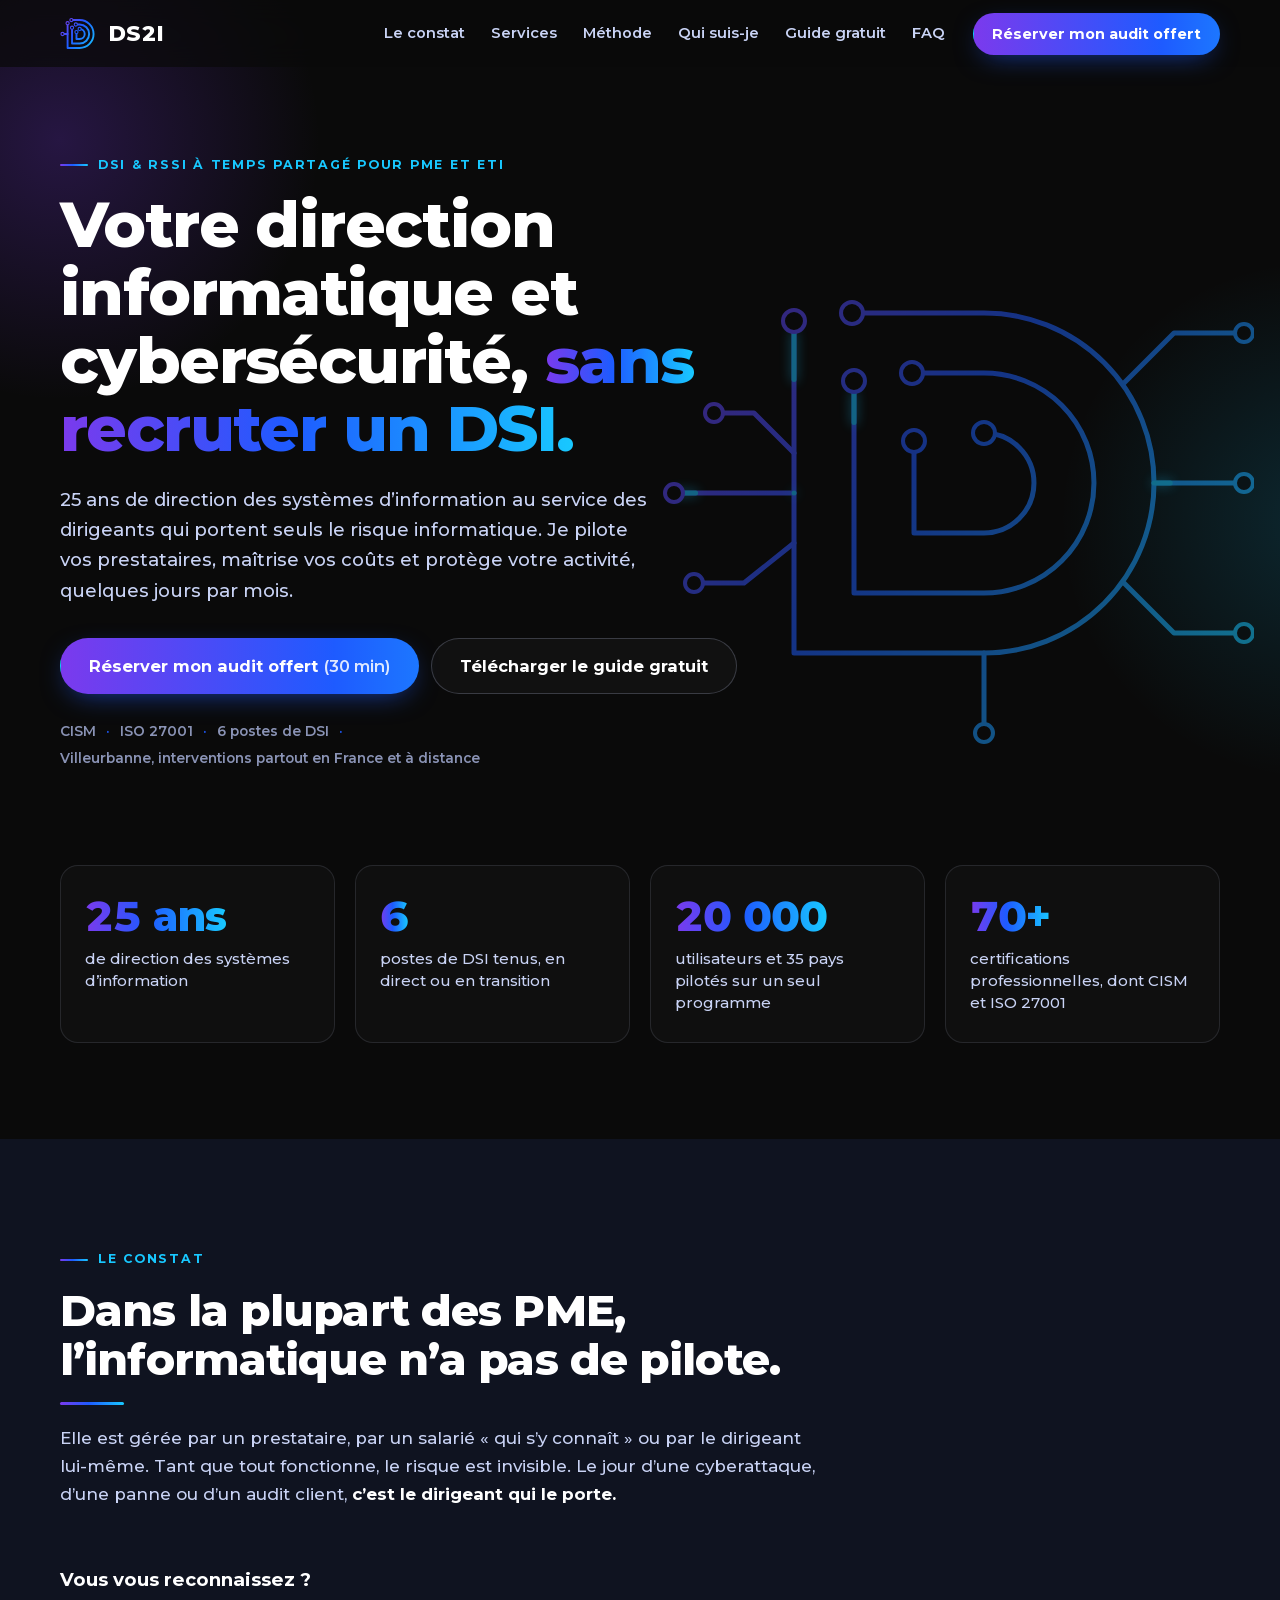
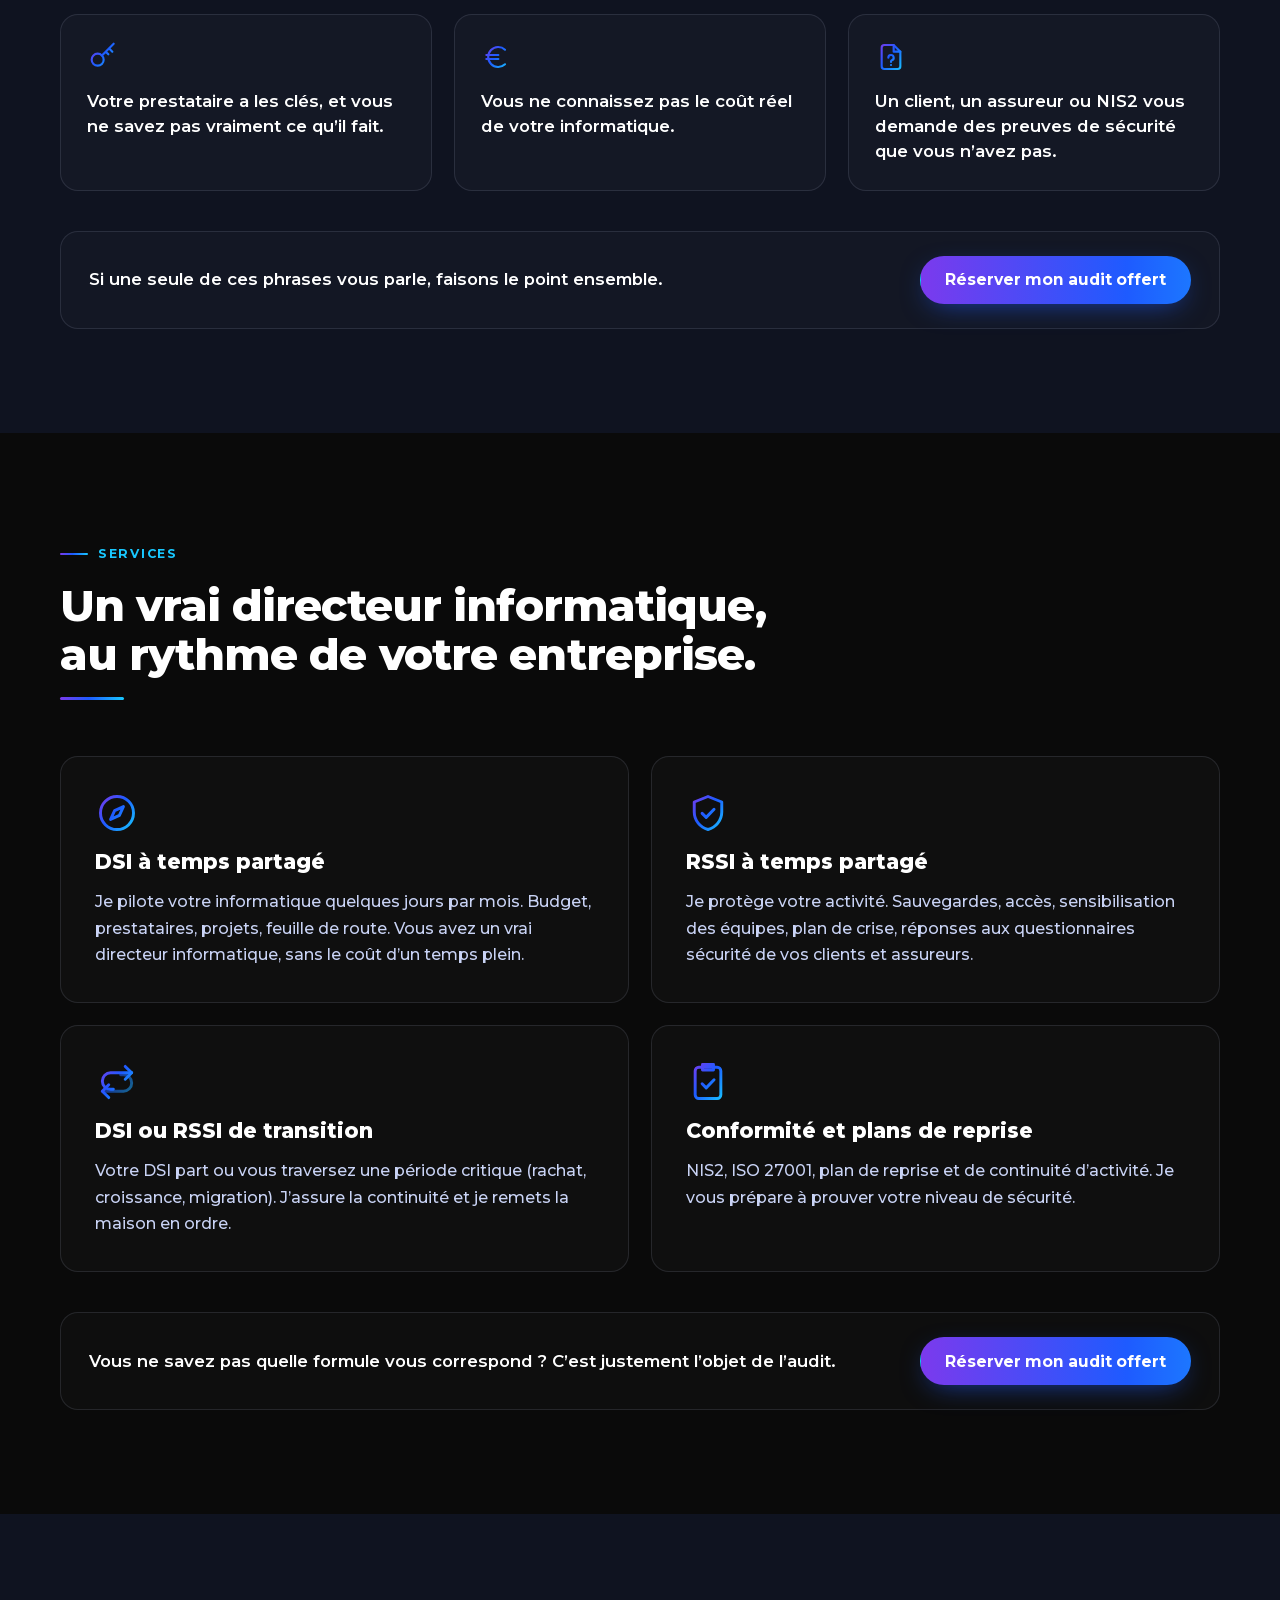
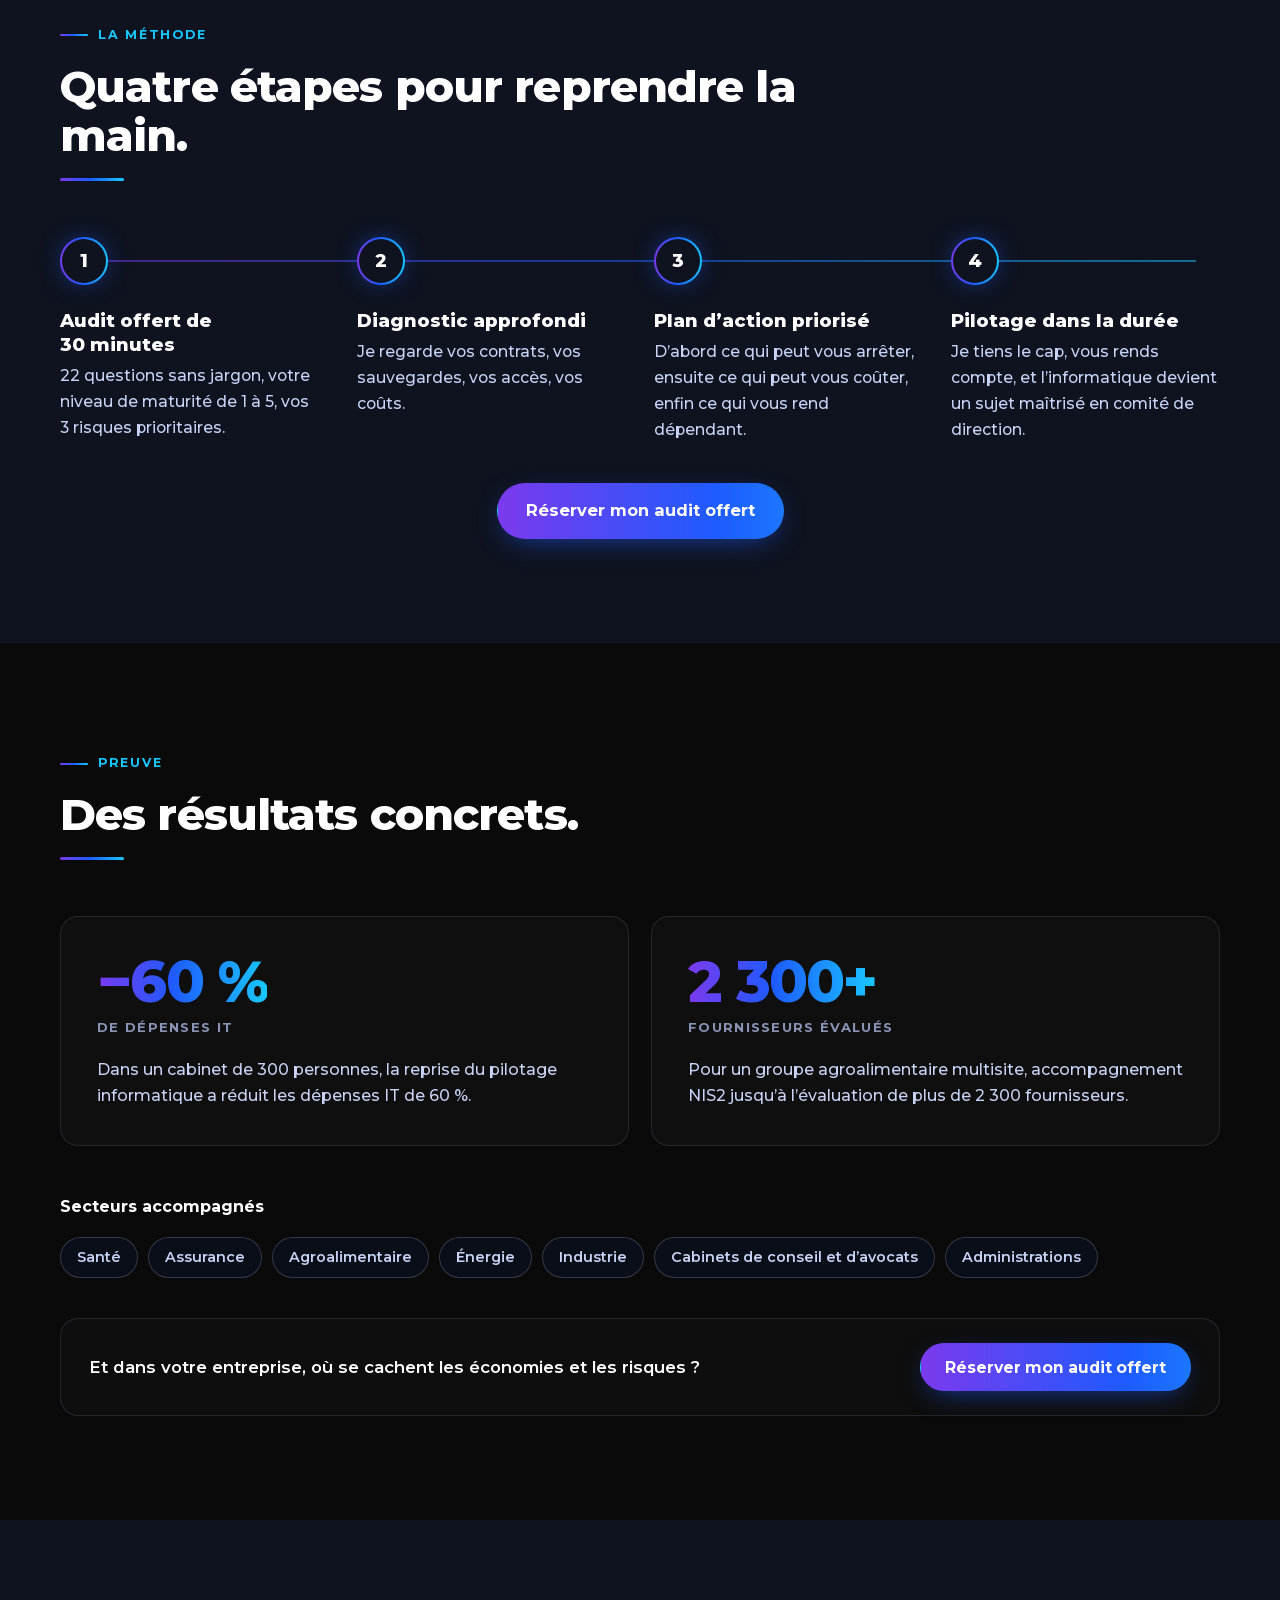
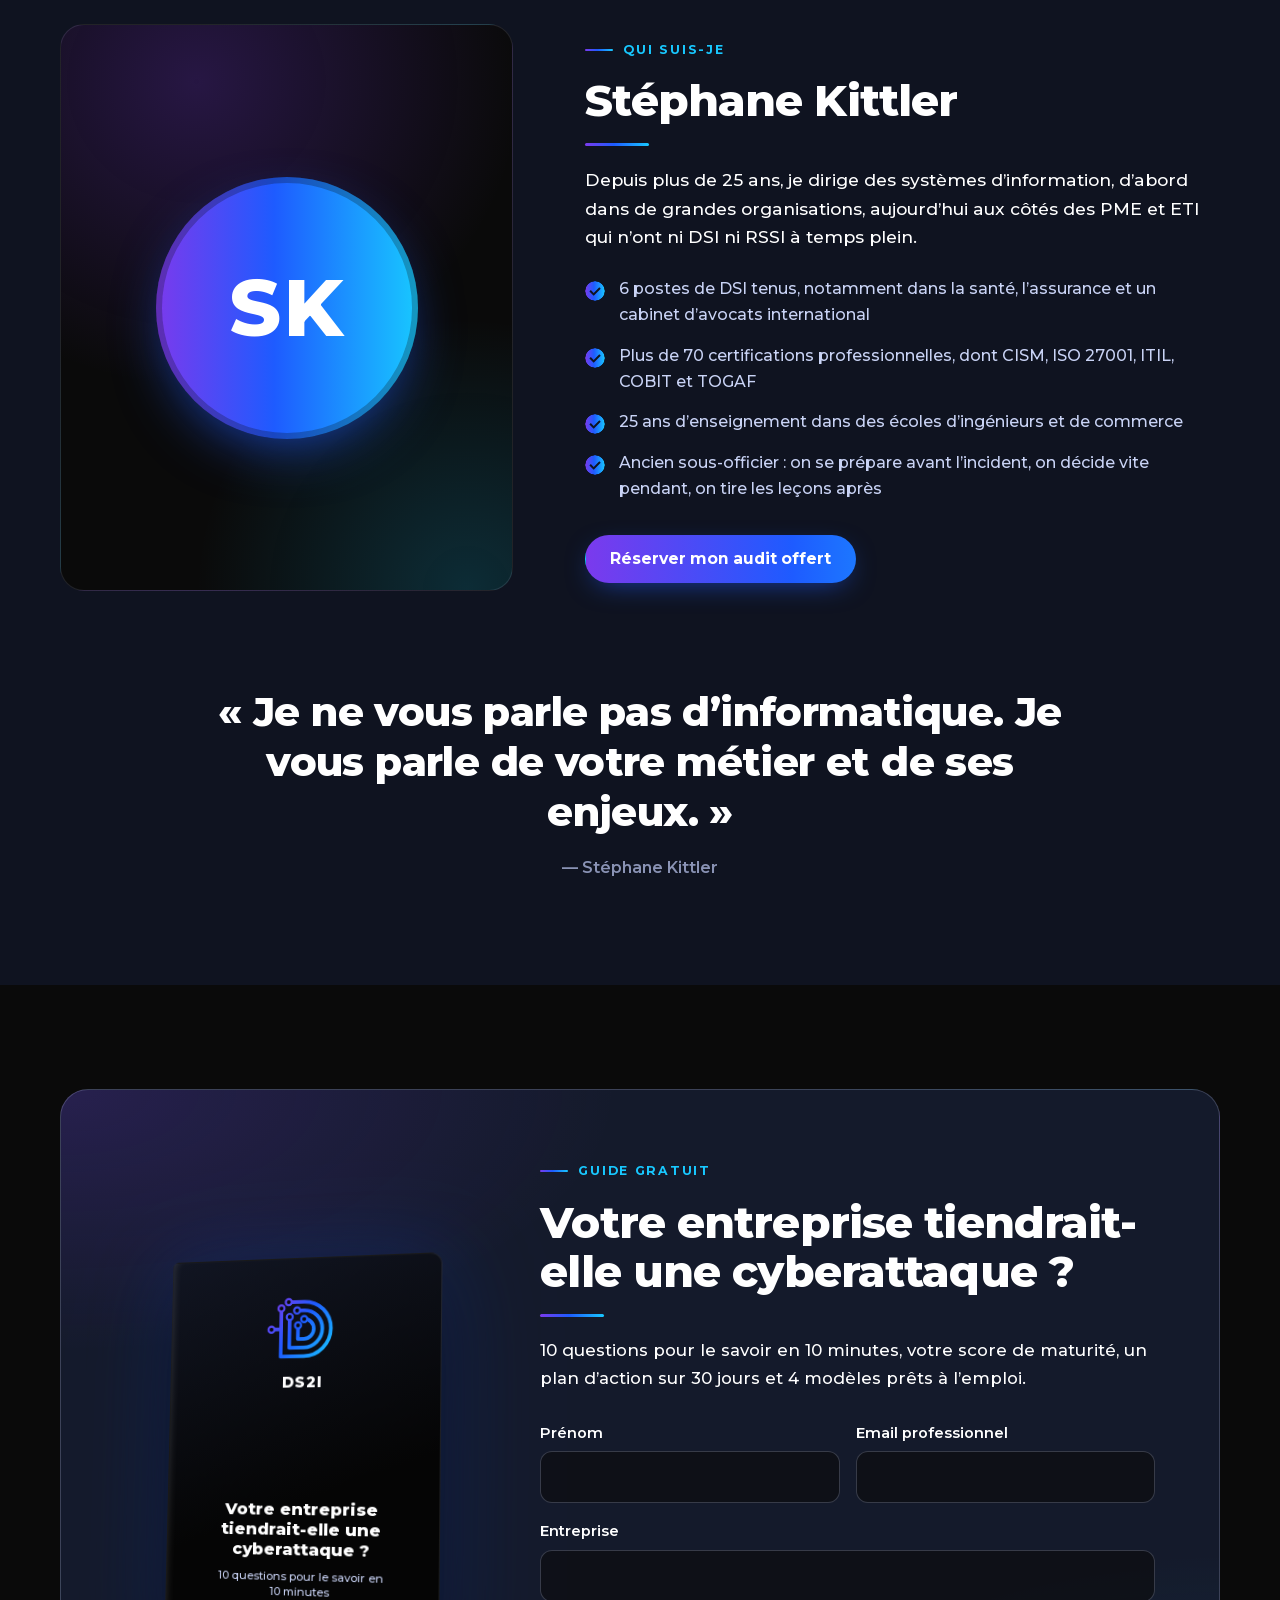
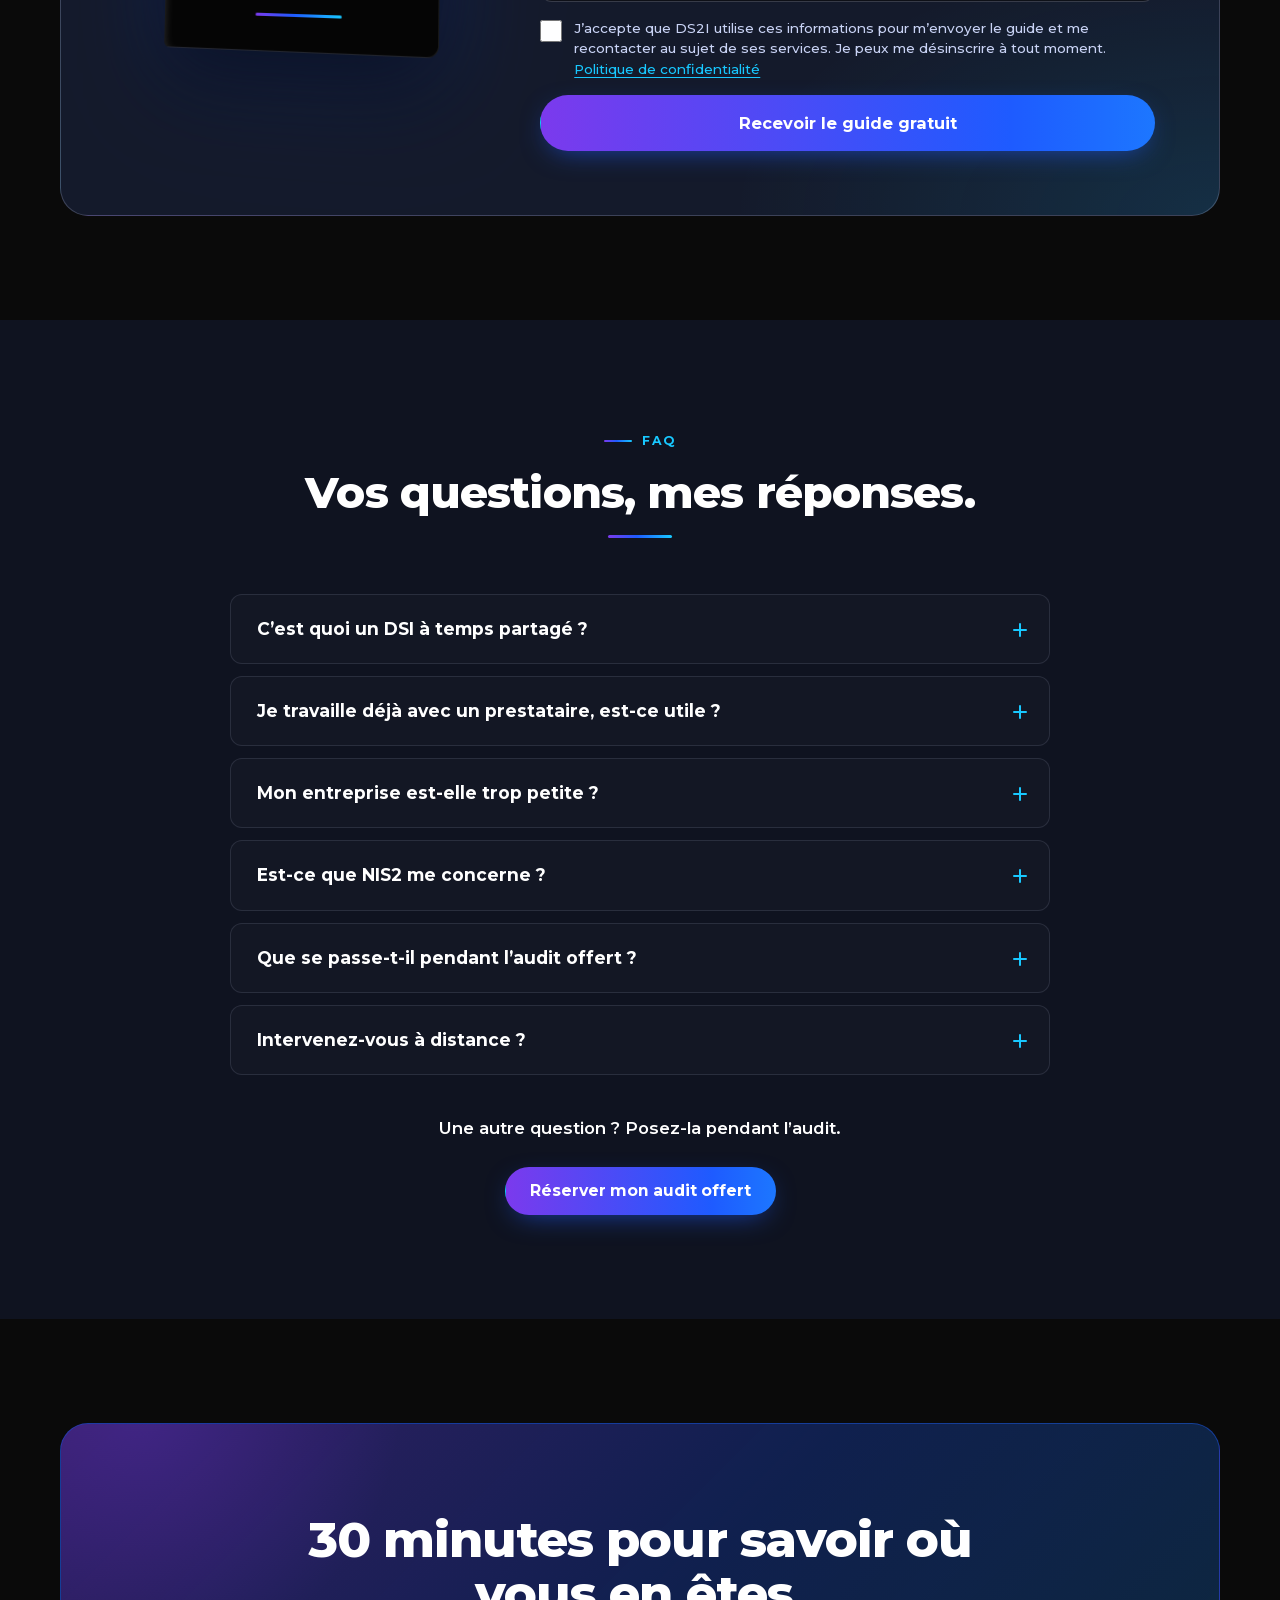
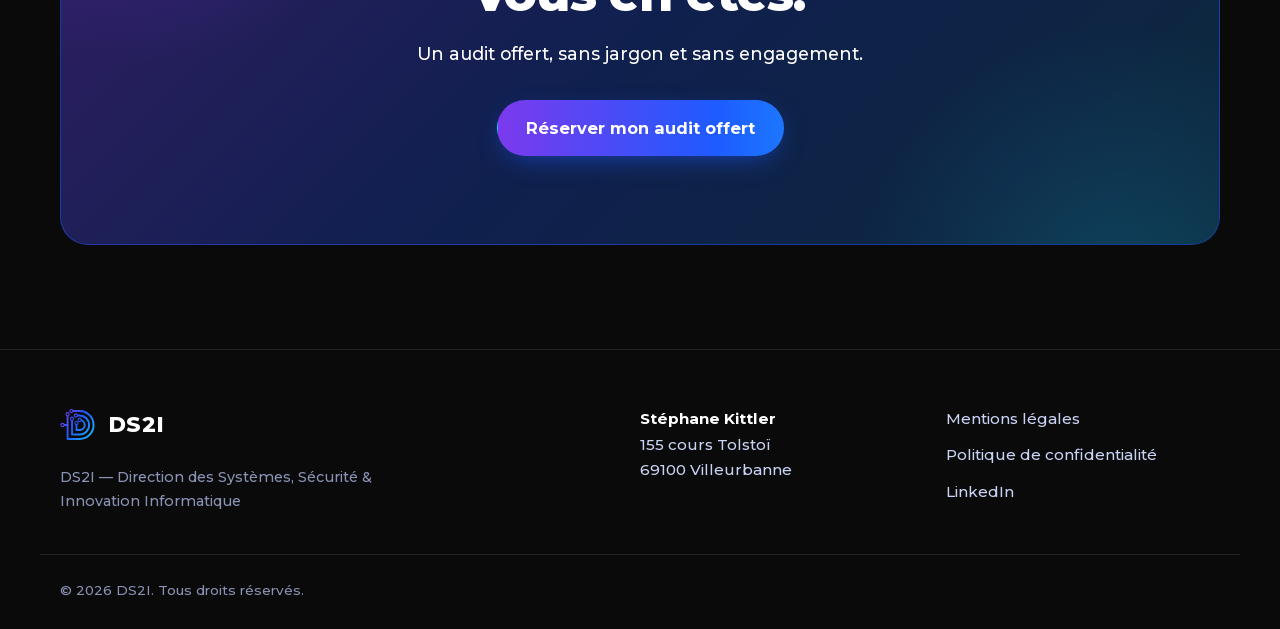
==== index.html @ 42b8f5b1 "Site vitrine DS2I : page d'accueil, pages légales, styles et scripts - index.html : hero, chiffres c" ====
<!doctype html>
<html lang="fr">
<head>
  <meta charset="utf-8">
  <meta name="viewport" content="width=device-width, initial-scale=1">

  <!-- ============================================================
       SEO
       ⚠️ À COMPLÉTER : remplacer « https://www.VOTRE-DOMAINE.fr »
       par le domaine définitif (ici, dans sitemap.xml et robots.txt).
       ============================================================ -->
  <title>DS2I — DSI et RSSI à temps partagé pour PME et ETI | Stéphane Kittler</title>
  <meta name="description" content="Votre direction informatique et cybersécurité, sans recruter un DSI. Stéphane Kittler, 25 ans de DSI, pilote vos prestataires, maîtrise vos coûts et protège votre activité. Audit offert de 30 minutes.">
  <link rel="canonical" href="https://www.VOTRE-DOMAINE.fr/">
  <meta name="robots" content="index, follow">
  <meta name="author" content="Stéphane Kittler">
  <meta name="theme-color" content="#0A0A0A">

  <!-- Open Graph -->
  <meta property="og:type" content="website">
  <meta property="og:locale" content="fr_FR">
  <meta property="og:site_name" content="DS2I">
  <meta property="og:title" content="DS2I — Votre direction informatique et cybersécurité, sans recruter un DSI">
  <meta property="og:description" content="DSI et RSSI à temps partagé et de transition pour PME et ETI. Réservez votre audit offert de 30 minutes.">
  <meta property="og:url" content="https://www.VOTRE-DOMAINE.fr/">
  <meta property="og:image" content="https://www.VOTRE-DOMAINE.fr/assets/og-image.png">
  <meta property="og:image:width" content="1200">
  <meta property="og:image:height" content="630">
  <meta property="og:image:alt" content="DS2I — DSI et RSSI à temps partagé pour PME et ETI">

  <!-- Twitter Card -->
  <meta name="twitter:card" content="summary_large_image">
  <meta name="twitter:title" content="DS2I — Votre direction informatique et cybersécurité, sans recruter un DSI">
  <meta name="twitter:description" content="DSI et RSSI à temps partagé et de transition pour PME et ETI. Réservez votre audit offert de 30 minutes.">
  <meta name="twitter:image" content="https://www.VOTRE-DOMAINE.fr/assets/og-image.png">

  <!-- Icônes -->
  <link rel="icon" href="assets/favicon.svg" type="image/svg+xml">
  <link rel="icon" href="assets/favicon-32.png" sizes="32x32" type="image/png">
  <link rel="apple-touch-icon" href="assets/apple-touch-icon.png">

  <!-- Police auto-hébergée (aucun appel à Google : plus rapide et conforme RGPD) -->
  <link rel="preload" href="assets/fonts/montserrat-latin-var.woff2" as="font" type="font/woff2" crossorigin>
  <link rel="stylesheet" href="css/style.css">

  <!-- Données structurées : ProfessionalService + Person + FAQ -->
  <script type="application/ld+json">
  {
    "@context": "https://schema.org",
    "@graph": [
      {
        "@type": "ProfessionalService",
        "@id": "https://www.VOTRE-DOMAINE.fr/#ds2i",
        "name": "DS2I",
        "alternateName": "DS2I — Direction des Systèmes, Sécurité & Innovation Informatique",
        "description": "DSI et RSSI à temps partagé et de transition pour les PME et ETI : pilotage informatique, cybersécurité, conformité NIS2 et ISO 27001, plans de reprise et de continuité d'activité.",
        "url": "https://www.VOTRE-DOMAINE.fr/",
        "logo": "https://www.VOTRE-DOMAINE.fr/assets/logo-ds2i.png",
        "image": "https://www.VOTRE-DOMAINE.fr/assets/og-image.png",
        "address": {
          "@type": "PostalAddress",
          "streetAddress": "155 cours Tolstoï",
          "postalCode": "69100",
          "addressLocality": "Villeurbanne",
          "addressCountry": "FR"
        },
        "areaServed": { "@type": "Country", "name": "France" },
        "founder": { "@id": "https://www.VOTRE-DOMAINE.fr/#stephane-kittler" },
        "knowsAbout": ["DSI à temps partagé", "RSSI à temps partagé", "DSI de transition", "Cybersécurité", "NIS2", "ISO 27001", "Plan de reprise d'activité", "Plan de continuité d'activité"],
        "makesOffer": [
          { "@type": "Offer", "itemOffered": { "@type": "Service", "name": "DSI à temps partagé" } },
          { "@type": "Offer", "itemOffered": { "@type": "Service", "name": "RSSI à temps partagé" } },
          { "@type": "Offer", "itemOffered": { "@type": "Service", "name": "DSI ou RSSI de transition" } },
          { "@type": "Offer", "itemOffered": { "@type": "Service", "name": "Conformité NIS2, ISO 27001 et plans de reprise" } }
        ]
      },
      {
        "@type": "Person",
        "@id": "https://www.VOTRE-DOMAINE.fr/#stephane-kittler",
        "name": "Stéphane Kittler",
        "jobTitle": "DSI et RSSI à temps partagé et de transition",
        "worksFor": { "@id": "https://www.VOTRE-DOMAINE.fr/#ds2i" },
        "image": "https://www.VOTRE-DOMAINE.fr/assets/stephane.webp",
        "address": { "@type": "PostalAddress", "addressLocality": "Villeurbanne", "addressCountry": "FR" },
        "knowsAbout": ["Direction des systèmes d'information", "Sécurité des systèmes d'information", "CISM", "ISO 27001", "ITIL", "COBIT", "TOGAF"]
      },
      {
        "@type": "FAQPage",
        "mainEntity": [
          { "@type": "Question", "name": "C'est quoi un DSI à temps partagé ?", "acceptedAnswer": { "@type": "Answer", "text": "Un directeur des systèmes d'information expérimenté qui intervient quelques jours par mois, au lieu d'un salarié à temps plein." } },
          { "@type": "Question", "name": "Je travaille déjà avec un prestataire, est-ce utile ?", "acceptedAnswer": { "@type": "Answer", "text": "Oui. Je ne remplace pas votre prestataire : je vous apporte un regard indépendant sur ce qu'il fait et je vous rends les commandes." } },
          { "@type": "Question", "name": "Mon entreprise est-elle trop petite ?", "acceptedAnswer": { "@type": "Answer", "text": "J'accompagne des structures de 20 à 500 salariés. Les attaques sont automatisées et visent d'abord les entreprises les moins préparées, quelle que soit leur taille." } },
          { "@type": "Question", "name": "Est-ce que NIS2 me concerne ?", "acceptedAnswer": { "@type": "Answer", "text": "Peut-être directement, souvent indirectement via vos clients. On le vérifie ensemble pendant l'audit." } },
          { "@type": "Question", "name": "Que se passe-t-il pendant l'audit offert ?", "acceptedAnswer": { "@type": "Answer", "text": "30 minutes de visio, 22 questions sans jargon. Vous repartez avec votre niveau de maturité, vos 3 risques prioritaires et 3 actions à lancer dès le lendemain, avec ou sans moi." } },
          { "@type": "Question", "name": "Intervenez-vous à distance ?", "acceptedAnswer": { "@type": "Answer", "text": "Oui, partout en France, et sur site dans la région lyonnaise." } }
        ]
      }
    ]
  }
  </script>

  <!-- Active les animations uniquement si JavaScript est disponible -->
  <script>document.documentElement.classList.add('js');</script>
</head>

<body>
  <!-- Sprite SVG : dégradé signature + motif du logo, réutilisés partout.
       (Masqué visuellement mais pas en display:none, sinon les dégradés disparaissent.) -->
  <svg class="svg-sprite" aria-hidden="true" focusable="false">
    <defs>
      <linearGradient id="grad-signature" x1="0" y1="0" x2="1" y2="0">
        <stop offset="0" stop-color="#7B3AED"/>
        <stop offset=".45" stop-color="#1E5BFF"/>
        <stop offset="1" stop-color="#18C8FF"/>
      </linearGradient>
      <!-- Dégradé pour les icônes (repère 24 × 24) -->
      <linearGradient id="grad-icon" gradientUnits="userSpaceOnUse" x1="2" y1="4" x2="22" y2="20">
        <stop offset="0" stop-color="#7B3AED"/>
        <stop offset=".45" stop-color="#1E5BFF"/>
        <stop offset="1" stop-color="#18C8FF"/>
      </linearGradient>
      <!-- Dégradé pour le logo (repère 120 × 120) -->
      <linearGradient id="grad-mark" gradientUnits="userSpaceOnUse" x1="4" y1="20" x2="112" y2="100">
        <stop offset="0" stop-color="#7B3AED"/>
        <stop offset=".45" stop-color="#1E5BFF"/>
        <stop offset="1" stop-color="#18C8FF"/>
      </linearGradient>
    </defs>
    <!-- Le « D » en pistes de circuit imprimé -->
    <symbol id="ds2i-mark" viewBox="0 0 120 120">
      <g fill="none" stroke="url(#grad-mark)" stroke-width="6" stroke-linecap="round" stroke-linejoin="round">
        <path d="M24 30V104H62A44 44 0 0 0 62 16H40"/>
        <path d="M38 44V90H62A30 30 0 0 0 62 30H54"/>
        <path d="M52 58V76H62A16 16 0 0 0 62 44"/>
        <path d="M8 60H24"/>
      </g>
      <g fill="#0A0A0A" stroke="url(#grad-mark)" stroke-width="3.5">
        <circle cx="24" cy="26" r="5"/>
        <circle cx="36" cy="16" r="5"/>
        <circle cx="38" cy="40" r="5"/>
        <circle cx="50" cy="30" r="5"/>
        <circle cx="52" cy="54" r="5"/>
        <circle cx="62" cy="44" r="5"/>
        <circle cx="8" cy="60" r="5"/>
      </g>
    </symbol>
  </svg>

  <a class="skip-link" href="#contenu">Aller au contenu</a>

  <!-- ============================================================
       1. EN-TÊTE FIXE
       ============================================================ -->
  <header class="site-header" id="haut">
    <div class="container site-header__inner">
      <!-- Logo : pour utiliser le fichier original, remplacer ce bloc par
           <img src="assets/logo-ds2i.png" alt="DS2I" height="44"> -->
      <a class="brand" href="#haut" aria-label="DS2I, retour en haut de page">
        <svg class="brand__mark" aria-hidden="true"><use href="#ds2i-mark"/></svg>
        <span class="brand__name">DS2I</span>
      </a>

      <button class="nav-toggle" type="button" aria-expanded="false" aria-controls="menu-principal">
        <span class="nav-toggle__bar" aria-hidden="true"></span>
        <span class="visually-hidden">Ouvrir le menu</span>
      </button>

      <nav class="main-nav" id="menu-principal" aria-label="Navigation principale">
        <ul class="main-nav__list">
          <li><a href="#constat">Le constat</a></li>
          <li><a href="#services">Services</a></li>
          <li><a href="#methode">Méthode</a></li>
          <li><a href="#qui-suis-je">Qui suis-je</a></li>
          <li><a href="#guide">Guide gratuit</a></li>
          <li><a href="#faq">FAQ</a></li>
        </ul>
        <a class="btn btn--primary btn--sm js-calendly" href="https://calendly.com/s-kittler/30min" target="_blank" rel="noopener">Réserver mon audit offert</a>
      </nav>
    </div>
  </header>

  <main id="contenu">

    <!-- ============================================================
         2. HERO
         ============================================================ -->
    <section class="hero" aria-labelledby="hero-titre">
      <div class="halo halo--violet" aria-hidden="true"></div>
      <div class="halo halo--cyan" aria-hidden="true"></div>

      <!-- Motif du logo en filigrane animé -->
      <svg class="hero__circuit" viewBox="0 0 600 600" aria-hidden="true" focusable="false">
        <defs>
          <linearGradient id="grad-hero" gradientUnits="userSpaceOnUse" x1="40" y1="100" x2="580" y2="500">
            <stop offset="0" stop-color="#7B3AED"/>
            <stop offset=".45" stop-color="#1E5BFF"/>
            <stop offset="1" stop-color="#18C8FF"/>
          </linearGradient>
        </defs>
        <g class="hero__traces" fill="none" stroke="url(#grad-hero)" stroke-width="5" stroke-linecap="round" stroke-linejoin="round">
          <path d="M140 170V490H330A170 170 0 0 0 330 150H210"/>
          <path d="M200 230V430H330A110 110 0 0 0 330 210H270"/>
          <path d="M260 290V370H330A50 50 0 0 0 330 270"/>
          <path d="M20 330H140"/>
          <path d="M60 250H100L140 290"/>
          <path d="M40 420H90L140 380"/>
          <path d="M500 320H590"/>
          <path d="M470 220L520 170H590"/>
          <path d="M470 420L520 470H590"/>
          <path d="M330 490V560"/>
        </g>
        <!-- Impulsions lumineuses qui parcourent les pistes -->
        <g class="hero__pulses" fill="none" stroke="#18C8FF" stroke-width="5" stroke-linecap="round">
          <path pathLength="100" d="M140 170V490H330A170 170 0 0 0 330 150H210"/>
          <path pathLength="100" d="M200 230V430H330A110 110 0 0 0 330 210H270"/>
          <path pathLength="100" d="M20 330H140"/>
          <path pathLength="100" d="M500 320H590"/>
        </g>
        <g fill="#0A0A0A" stroke="url(#grad-hero)" stroke-width="4">
          <circle cx="140" cy="158" r="11"/>
          <circle cx="198" cy="150" r="11"/>
          <circle cx="200" cy="218" r="11"/>
          <circle cx="258" cy="210" r="11"/>
          <circle cx="260" cy="278" r="11"/>
          <circle cx="330" cy="270" r="11"/>
          <circle cx="20" cy="330" r="9"/>
          <circle cx="60" cy="250" r="9"/>
          <circle cx="40" cy="420" r="9"/>
          <circle cx="590" cy="320" r="9"/>
          <circle cx="590" cy="170" r="9"/>
          <circle cx="590" cy="470" r="9"/>
          <circle cx="330" cy="570" r="9"/>
        </g>
      </svg>

      <div class="container hero__inner">
        <div class="hero__content">
          <p class="eyebrow">DSI &amp; RSSI à temps partagé pour PME et ETI</p>
          <h1 class="hero__title" id="hero-titre">Votre direction informatique et cybersécurité, <span class="text-gradient">sans recruter un&nbsp;DSI.</span></h1>
          <p class="hero__lead">25&nbsp;ans de direction des systèmes d’information au service des dirigeants qui portent seuls le risque informatique. Je pilote vos prestataires, maîtrise vos coûts et protège votre activité, quelques jours par mois.</p>
          <div class="hero__actions">
            <a class="btn btn--primary btn--lg js-calendly" href="https://calendly.com/s-kittler/30min" target="_blank" rel="noopener"><span class="nowrap">Réserver mon audit offert</span> <span class="btn__note">(30&nbsp;min)</span></a>
            <a class="btn btn--ghost btn--lg" href="#guide">Télécharger le guide gratuit</a>
          </div>
          <p class="hero__trust">
            <span>CISM</span><span class="dot" aria-hidden="true">·</span>
            <span>ISO&nbsp;27001</span><span class="dot" aria-hidden="true">·</span>
            <span>6&nbsp;postes de DSI</span><span class="dot" aria-hidden="true">·</span>
            <span>Villeurbanne, interventions partout en France et à distance</span>
          </p>
        </div>
      </div>
    </section>

    <!-- ============================================================
         3. CHIFFRES CLÉS
         ============================================================ -->
    <section class="stats" aria-label="Chiffres clés">
      <div class="container">
        <ul class="stats__grid">
          <li class="card stat reveal">
            <p class="stat__value"><span class="js-count" data-count="25">25</span>&nbsp;ans</p>
            <p class="stat__label">de direction des systèmes d’information</p>
          </li>
          <li class="card stat reveal">
            <p class="stat__value"><span class="js-count" data-count="6">6</span></p>
            <p class="stat__label">postes de DSI tenus, en direct ou en transition</p>
          </li>
          <li class="card stat reveal">
            <p class="stat__value"><span class="js-count" data-count="20000">20&nbsp;000</span></p>
            <p class="stat__label">utilisateurs et 35&nbsp;pays pilotés sur un seul programme</p>
          </li>
          <li class="card stat reveal">
            <p class="stat__value"><span class="js-count" data-count="70">70</span>+</p>
            <p class="stat__label">certifications professionnelles, dont CISM et ISO&nbsp;27001</p>
          </li>
        </ul>
      </div>
    </section>

    <!-- ============================================================
         4. LE CONSTAT
         ============================================================ -->
    <section class="section section--alt" id="constat" aria-labelledby="constat-titre">
      <div class="container">
        <div class="section__head reveal">
          <p class="eyebrow">Le constat</p>
          <h2 class="section__title" id="constat-titre">Dans la plupart des PME, l’informatique n’a pas de pilote.</h2>
          <p class="section__intro">Elle est gérée par un prestataire, par un salarié «&nbsp;qui s’y connaît&nbsp;» ou par le dirigeant lui-même. Tant que tout fonctionne, le risque est invisible. Le jour d’une cyberattaque, d’une panne ou d’un audit client, <strong>c’est le dirigeant qui le porte.</strong></p>
        </div>

        <h3 class="subhead reveal">Vous vous reconnaissez&nbsp;?</h3>
        <ul class="grid grid--3">
          <li class="card card--hover pain reveal">
            <svg class="icon" viewBox="0 0 24 24" aria-hidden="true"><circle cx="8" cy="14" r="4.5"/><path d="M11.2 10.8 20 2M16.5 5.5l2.5 2.5M14 8l2 2"/></svg>
            <p>Votre prestataire a les clés, et vous ne savez pas vraiment ce qu’il fait.</p>
          </li>
          <li class="card card--hover pain reveal">
            <svg class="icon" viewBox="0 0 24 24" aria-hidden="true"><path d="M18 6.5A7.5 7.5 0 1 0 18 17.5"/><path d="M4 10.5h9M4 13.5h9"/></svg>
            <p>Vous ne connaissez pas le coût réel de votre informatique.</p>
          </li>
          <li class="card card--hover pain reveal">
            <svg class="icon" viewBox="0 0 24 24" aria-hidden="true"><path d="M14 3H7a2 2 0 0 0-2 2v14a2 2 0 0 0 2 2h10a2 2 0 0 0 2-2V8z"/><path d="M14 3v5h5"/><path d="M10 12.5a2 2 0 1 1 2.6 1.9c-.4.2-.6.5-.6 1v.3"/><path d="M12 18h.01"/></svg>
            <p>Un client, un assureur ou NIS2 vous demande des preuves de sécurité que vous n’avez pas.</p>
          </li>
        </ul>

        <div class="section__cta reveal">
          <p>Si une seule de ces phrases vous parle, faisons le point ensemble.</p>
          <a class="btn btn--primary js-calendly" href="https://calendly.com/s-kittler/30min" target="_blank" rel="noopener">Réserver mon audit offert</a>
        </div>
      </div>
    </section>

    <!-- ============================================================
         5. SERVICES
         ============================================================ -->
    <section class="section" id="services" aria-labelledby="services-titre">
      <div class="container">
        <div class="section__head reveal">
          <p class="eyebrow">Services</p>
          <h2 class="section__title" id="services-titre">Un vrai directeur informatique, au rythme de votre entreprise.</h2>
        </div>

        <ul class="grid grid--2">
          <li class="card card--hover service reveal">
            <svg class="icon icon--lg" viewBox="0 0 24 24" aria-hidden="true"><circle cx="12" cy="12" r="9"/><path d="m15.5 8.5-2.2 4.8-4.8 2.2 2.2-4.8z"/></svg>
            <h3 class="service__title">DSI à temps partagé</h3>
            <p>Je pilote votre informatique quelques jours par mois. Budget, prestataires, projets, feuille de route. Vous avez un vrai directeur informatique, sans le coût d’un temps plein.</p>
          </li>
          <li class="card card--hover service reveal">
            <svg class="icon icon--lg" viewBox="0 0 24 24" aria-hidden="true"><path d="M12 3 4.5 6v5.5c0 4.6 3.2 8.4 7.5 9.5 4.3-1.1 7.5-4.9 7.5-9.5V6z"/><path d="m8.8 12.2 2.2 2.2 4.3-4.4"/></svg>
            <h3 class="service__title">RSSI à temps partagé</h3>
            <p>Je protège votre activité. Sauvegardes, accès, sensibilisation des équipes, plan de crise, réponses aux questionnaires sécurité de vos clients et assureurs.</p>
          </li>
          <li class="card card--hover service reveal">
            <svg class="icon icon--lg" viewBox="0 0 24 24" aria-hidden="true"><path d="M20 7H8.5a4.5 4.5 0 0 0 0 9H10"/><path d="m16.5 3.5 3.5 3.5-3.5 3.5"/><path d="M4 17h11.5a4.5 4.5 0 0 0 0-9H14" opacity=".55"/><path d="m7.5 20.5-3.5-3.5 3.5-3.5"/></svg>
            <h3 class="service__title">DSI ou RSSI de transition</h3>
            <p>Votre DSI part ou vous traversez une période critique (rachat, croissance, migration). J’assure la continuité et je remets la maison en ordre.</p>
          </li>
          <li class="card card--hover service reveal">
            <svg class="icon icon--lg" viewBox="0 0 24 24" aria-hidden="true"><rect x="5" y="4" width="14" height="17" rx="2"/><path d="M9 2.5h6v3H9z"/><path d="m8.8 13 2.2 2.2 4.3-4.4"/></svg>
            <h3 class="service__title">Conformité et plans de reprise</h3>
            <p>NIS2, ISO&nbsp;27001, plan de reprise et de continuité d’activité. Je vous prépare à prouver votre niveau de sécurité.</p>
          </li>
        </ul>

        <div class="section__cta reveal">
          <p>Vous ne savez pas quelle formule vous correspond&nbsp;? C’est justement l’objet de l’audit.</p>
          <a class="btn btn--primary js-calendly" href="https://calendly.com/s-kittler/30min" target="_blank" rel="noopener">Réserver mon audit offert</a>
        </div>
      </div>
    </section>

    <!-- ============================================================
         6. LA MÉTHODE
         ============================================================ -->
    <section class="section section--alt" id="methode" aria-labelledby="methode-titre">
      <div class="container">
        <div class="section__head reveal">
          <p class="eyebrow">La méthode</p>
          <h2 class="section__title" id="methode-titre">Quatre étapes pour reprendre la main.</h2>
        </div>

        <ol class="timeline">
          <li class="timeline__step reveal">
            <span class="timeline__num" aria-hidden="true">1</span>
            <h3 class="timeline__title">Audit offert de 30&nbsp;minutes</h3>
            <p>22&nbsp;questions sans jargon, votre niveau de maturité de 1 à 5, vos 3&nbsp;risques prioritaires.</p>
          </li>
          <li class="timeline__step reveal">
            <span class="timeline__num" aria-hidden="true">2</span>
            <h3 class="timeline__title">Diagnostic approfondi</h3>
            <p>Je regarde vos contrats, vos sauvegardes, vos accès, vos coûts.</p>
          </li>
          <li class="timeline__step reveal">
            <span class="timeline__num" aria-hidden="true">3</span>
            <h3 class="timeline__title">Plan d’action priorisé</h3>
            <p>D’abord ce qui peut vous arrêter, ensuite ce qui peut vous coûter, enfin ce qui vous rend dépendant.</p>
          </li>
          <li class="timeline__step reveal">
            <span class="timeline__num" aria-hidden="true">4</span>
            <h3 class="timeline__title">Pilotage dans la durée</h3>
            <p>Je tiens le cap, vous rends compte, et l’informatique devient un sujet maîtrisé en comité de direction.</p>
          </li>
        </ol>

        <div class="section__cta section__cta--center reveal">
          <a class="btn btn--primary btn--lg js-calendly" href="https://calendly.com/s-kittler/30min" target="_blank" rel="noopener">Réserver mon audit offert</a>
        </div>
      </div>
    </section>

    <!-- ============================================================
         7. PREUVE
         ============================================================ -->
    <section class="section" id="resultats" aria-labelledby="preuve-titre">
      <div class="container">
        <div class="section__head reveal">
          <p class="eyebrow">Preuve</p>
          <h2 class="section__title" id="preuve-titre">Des résultats concrets.</h2>
        </div>

        <ul class="grid grid--2">
          <li class="card card--hover proof reveal">
            <p class="proof__figure"><span class="text-gradient">−60&nbsp;%</span></p>
            <p class="proof__label">de dépenses IT</p>
            <p>Dans un cabinet de 300&nbsp;personnes, la reprise du pilotage informatique a réduit les dépenses IT de 60&nbsp;%.</p>
          </li>
          <li class="card card--hover proof reveal">
            <p class="proof__figure"><span class="text-gradient">2&nbsp;300+</span></p>
            <p class="proof__label">fournisseurs évalués</p>
            <p>Pour un groupe agroalimentaire multisite, accompagnement NIS2 jusqu’à l’évaluation de plus de 2&nbsp;300&nbsp;fournisseurs.</p>
          </li>
        </ul>

        <!-- À compléter avec un témoignage réel validé par écrit.
        <figure class="card testimonial reveal">
          <blockquote>
            <p>« Texte du témoignage. »</p>
          </blockquote>
          <figcaption>Prénom N., fonction, secteur (sans nom de client)</figcaption>
        </figure>
        -->

        <div class="sectors reveal">
          <h3 class="sectors__title">Secteurs accompagnés</h3>
          <ul class="chips">
            <li class="chip">Santé</li>
            <li class="chip">Assurance</li>
            <li class="chip">Agroalimentaire</li>
            <li class="chip">Énergie</li>
            <li class="chip">Industrie</li>
            <li class="chip">Cabinets de conseil et d’avocats</li>
            <li class="chip">Administrations</li>
          </ul>
        </div>

        <div class="section__cta reveal">
          <p>Et dans votre entreprise, où se cachent les économies et les risques&nbsp;?</p>
          <a class="btn btn--primary js-calendly" href="https://calendly.com/s-kittler/30min" target="_blank" rel="noopener">Réserver mon audit offert</a>
        </div>
      </div>
    </section>

    <!-- ============================================================
         8. QUI SUIS-JE
         ============================================================ -->
    <section class="section section--alt" id="qui-suis-je" aria-labelledby="bio-titre">
      <div class="container about">
        <div class="about__photo reveal">
          <!-- Repli élégant : initiales SK dans un cercle dégradé, visible si la photo manque -->
          <div class="about__fallback" aria-hidden="true"><span>SK</span></div>
          <img src="assets/stephane.webp" alt="Portrait de Stéphane Kittler" width="560" height="700" loading="lazy" decoding="async" onerror="this.remove()">
        </div>

        <div class="about__content reveal">
          <p class="eyebrow">Qui suis-je</p>
          <h2 class="section__title" id="bio-titre">Stéphane Kittler</h2>
          <p class="about__lead">Depuis plus de 25&nbsp;ans, je dirige des systèmes d’information, d’abord dans de grandes organisations, aujourd’hui aux côtés des PME et ETI qui n’ont ni DSI ni RSSI à temps plein.</p>
          <ul class="checklist">
            <li>6&nbsp;postes de DSI tenus, notamment dans la santé, l’assurance et un cabinet d’avocats international</li>
            <li>Plus de 70&nbsp;certifications professionnelles, dont CISM, ISO&nbsp;27001, ITIL, COBIT et TOGAF</li>
            <li>25&nbsp;ans d’enseignement dans des écoles d’ingénieurs et de commerce</li>
            <li>Ancien sous-officier&nbsp;: on se prépare avant l’incident, on décide vite pendant, on tire les leçons après</li>
          </ul>
          <a class="btn btn--primary js-calendly" href="https://calendly.com/s-kittler/30min" target="_blank" rel="noopener">Réserver mon audit offert</a>
        </div>
      </div>

      <div class="container">
        <figure class="quote reveal">
          <blockquote>
            <p>«&nbsp;Je ne vous parle pas d’informatique. Je vous parle de votre métier et de ses enjeux.&nbsp;»</p>
          </blockquote>
          <figcaption>Stéphane Kittler</figcaption>
        </figure>
      </div>
    </section>

    <!-- ============================================================
         9. GUIDE GRATUIT (lead magnet)
         ============================================================ -->
    <section class="section" id="guide" aria-labelledby="guide-titre">
      <div class="container">
        <div class="guide reveal">
          <!-- Maquette du PDF : couverture noire avec le logo -->
          <div class="guide__mockup" aria-hidden="true">
            <div class="book">
              <div class="book__cover">
                <svg class="book__mark"><use href="#ds2i-mark"/></svg>
                <p class="book__brand">DS2I</p>
                <p class="book__title">Votre entreprise tiendrait-elle une cyberattaque&nbsp;?</p>
                <p class="book__subtitle">10&nbsp;questions pour le savoir en 10&nbsp;minutes</p>
                <span class="book__line"></span>
              </div>
            </div>
          </div>

          <div class="guide__content">
            <p class="eyebrow">Guide gratuit</p>
            <h2 class="section__title" id="guide-titre">Votre entreprise tiendrait-elle une cyberattaque&nbsp;?</h2>
            <p class="guide__lead">10&nbsp;questions pour le savoir en 10&nbsp;minutes, votre score de maturité, un plan d’action sur 30&nbsp;jours et 4&nbsp;modèles prêts à l’emploi.</p>

            <form class="lead-form" id="lead-form" novalidate>
              <div class="field">
                <label for="prenom">Prénom</label>
                <input id="prenom" name="prenom" type="text" autocomplete="given-name" required>
                <p class="field__error" id="prenom-erreur" aria-live="polite"></p>
              </div>
              <div class="field">
                <label for="email">Email professionnel</label>
                <input id="email" name="email" type="email" autocomplete="email" inputmode="email" required>
                <p class="field__error" id="email-erreur" aria-live="polite"></p>
              </div>
              <div class="field">
                <label for="entreprise">Entreprise</label>
                <input id="entreprise" name="entreprise" type="text" autocomplete="organization" required>
                <p class="field__error" id="entreprise-erreur" aria-live="polite"></p>
              </div>
              <!-- Pot de miel anti-spam : invisible pour les humains -->
              <div class="hp" aria-hidden="true">
                <label for="site-web">Ne pas remplir</label>
                <input id="site-web" name="site_web" type="text" tabindex="-1" autocomplete="off">
              </div>
              <div class="field field--check">
                <input id="consentement" name="consentement" type="checkbox" required>
                <label for="consentement">J’accepte que DS2I utilise ces informations pour m’envoyer le guide et me recontacter au sujet de ses services. Je peux me désinscrire à tout moment. <a href="politique-confidentialite.html">Politique de confidentialité</a></label>
                <p class="field__error" id="consentement-erreur" aria-live="polite"></p>
              </div>
              <button class="btn btn--primary btn--lg btn--block" type="submit">Recevoir le guide gratuit</button>
            </form>

            <div class="lead-success" id="lead-success" tabindex="-1" hidden>
              <p class="lead-success__title">Merci&nbsp;! Votre guide est en cours de téléchargement.</p>
              <p>S’il ne démarre pas, <a href="assets/DS2I_Guide_10_questions_cyberattaque.pdf" download>téléchargez-le ici</a>. Et pour aller plus loin, faisons le point ensemble en 30&nbsp;minutes.</p>
              <a class="btn btn--primary js-calendly" href="https://calendly.com/s-kittler/30min" target="_blank" rel="noopener">Réserver mon audit offert</a>
            </div>
          </div>
        </div>
      </div>
    </section>

    <!-- ============================================================
         10. FAQ (accordéon natif, accessible sans JavaScript)
         ============================================================ -->
    <section class="section section--alt" id="faq" aria-labelledby="faq-titre">
      <div class="container container--narrow">
        <div class="section__head section__head--center reveal">
          <p class="eyebrow">FAQ</p>
          <h2 class="section__title" id="faq-titre">Vos questions, mes réponses.</h2>
        </div>

        <div class="faq reveal">
          <details class="faq__item">
            <summary>C’est quoi un DSI à temps partagé&nbsp;?</summary>
            <div class="faq__answer"><p>Un directeur des systèmes d’information expérimenté qui intervient quelques jours par mois, au lieu d’un salarié à temps plein.</p></div>
          </details>
          <details class="faq__item">
            <summary>Je travaille déjà avec un prestataire, est-ce utile&nbsp;?</summary>
            <div class="faq__answer"><p>Oui. Je ne remplace pas votre prestataire&nbsp;: je vous apporte un regard indépendant sur ce qu’il fait et je vous rends les commandes.</p></div>
          </details>
          <details class="faq__item">
            <summary>Mon entreprise est-elle trop petite&nbsp;?</summary>
            <div class="faq__answer"><p>J’accompagne des structures de 20 à 500&nbsp;salariés. Les attaques sont automatisées et visent d’abord les entreprises les moins préparées, quelle que soit leur taille.</p></div>
          </details>
          <details class="faq__item">
            <summary>Est-ce que NIS2 me concerne&nbsp;?</summary>
            <div class="faq__answer"><p>Peut-être directement, souvent indirectement via vos clients. On le vérifie ensemble pendant l’audit.</p></div>
          </details>
          <details class="faq__item">
            <summary>Que se passe-t-il pendant l’audit offert&nbsp;?</summary>
            <div class="faq__answer"><p>30&nbsp;minutes de visio, 22&nbsp;questions sans jargon. Vous repartez avec votre niveau de maturité, vos 3&nbsp;risques prioritaires et 3&nbsp;actions à lancer dès le lendemain, avec ou sans moi.</p></div>
          </details>
          <details class="faq__item">
            <summary>Intervenez-vous à distance&nbsp;?</summary>
            <div class="faq__answer"><p>Oui, partout en France, et sur site dans la région lyonnaise.</p></div>
          </details>
        </div>

        <div class="section__cta section__cta--center reveal">
          <p>Une autre question&nbsp;? Posez-la pendant l’audit.</p>
          <a class="btn btn--primary js-calendly" href="https://calendly.com/s-kittler/30min" target="_blank" rel="noopener">Réserver mon audit offert</a>
        </div>
      </div>
    </section>

    <!-- ============================================================
         11. APPEL À L'ACTION FINAL
         ============================================================ -->
    <section class="section final-cta" id="audit" aria-labelledby="cta-titre">
      <div class="container">
        <div class="final-cta__box reveal">
          <div class="halo halo--violet" aria-hidden="true"></div>
          <div class="halo halo--cyan" aria-hidden="true"></div>
          <h2 class="final-cta__title" id="cta-titre">30&nbsp;minutes pour savoir où vous en êtes.</h2>
          <p class="final-cta__text">Un audit offert, sans jargon et sans engagement.</p>
          <a class="btn btn--primary btn--lg js-calendly" href="https://calendly.com/s-kittler/30min" target="_blank" rel="noopener">Réserver mon audit offert</a>
        </div>
      </div>
    </section>
  </main>

  <!-- ============================================================
       12. PIED DE PAGE
       ============================================================ -->
  <footer class="site-footer">
    <div class="container site-footer__inner">
      <div class="site-footer__brand">
        <a class="brand" href="#haut" aria-label="DS2I, retour en haut de page">
          <svg class="brand__mark" aria-hidden="true"><use href="#ds2i-mark"/></svg>
          <span class="brand__name">DS2I</span>
        </a>
        <p class="site-footer__tagline">DS2I — Direction des Systèmes, Sécurité &amp; Innovation Informatique</p>
      </div>
      <address class="site-footer__address">
        <strong>Stéphane Kittler</strong><br>
        155&nbsp;cours Tolstoï<br>
        69100&nbsp;Villeurbanne
      </address>
      <nav class="site-footer__links" aria-label="Liens du pied de page">
        <ul>
          <li><a href="mentions-legales.html">Mentions légales</a></li>
          <li><a href="politique-confidentialite.html">Politique de confidentialité</a></li>
          <!-- À COMPLÉTER : URL du profil LinkedIn de Stéphane Kittler -->
          <li><a href="#" target="_blank" rel="noopener">LinkedIn</a></li>
        </ul>
      </nav>
    </div>
    <div class="container site-footer__bottom">
      <p>© <span class="js-year">2026</span> DS2I. Tous droits réservés.</p>
    </div>
  </footer>

  <!-- Bouton d'audit collant sur mobile (apparaît après le hero) -->
  <div class="sticky-cta" aria-hidden="true">
    <a class="btn btn--primary btn--block js-calendly" href="https://calendly.com/s-kittler/30min" target="_blank" rel="noopener" tabindex="-1">Réserver mon audit offert</a>
  </div>

  <script src="js/main.js" defer></script>
</body>
</html>
---- css/style.css ----
/* ==========================================================================
   DS2I — Feuille de style principale
   Mobile d'abord : les styles de base visent le mobile, les media queries
   (min-width) enrichissent la mise en page pour tablette et ordinateur.
   ========================================================================== */

/* ---------- Police auto-hébergée ---------- */
@font-face {
  font-family: "Montserrat";
  font-style: normal;
  font-weight: 500 800;
  font-display: swap;
  src: url("../assets/fonts/montserrat-latin-var.woff2") format("woff2");
  unicode-range: U+0000-00FF, U+0131, U+0152-0153, U+02BB-02BC, U+02C6, U+02DA, U+02DC, U+0304, U+0308, U+0329, U+2000-206F, U+20AC, U+2122, U+2191, U+2193, U+2212, U+2215, U+FEFF, U+FFFD;
}

/* ---------- Variables de la charte ---------- */
:root {
  --c-bg: #0A0A0A;            /* fond principal */
  --c-bg-alt: #0F1320;        /* sections alternées */
  --c-bg-raised: #141A2B;     /* bloc mis en avant (guide) */
  --c-card: rgba(255, 255, 255, .025);
  --c-border: rgba(201, 211, 245, .12);
  --c-border-strong: rgba(201, 211, 245, .22);
  --c-title: #FFFFFF;
  --c-text: #C9D3F5;
  --c-muted: #8A93B5;
  --c-violet: #7B3AED;
  --c-blue: #1E5BFF;
  --c-cyan: #18C8FF;
  --c-error: #FF8A9A;
  --gradient: linear-gradient(90deg, #7B3AED, #1E5BFF 45%, #18C8FF);

  --font: "Montserrat", system-ui, -apple-system, "Segoe UI", Roboto, Arial, sans-serif;
  --radius: 18px;
  --radius-sm: 12px;
  --container: 1200px;
  --gutter: 20px;
  --header-h: 68px;
  --ease: cubic-bezier(.2, .7, .2, 1);
}

/* ---------- Réinitialisation légère ---------- */
*, *::before, *::after { box-sizing: border-box; }
html {
  -webkit-text-size-adjust: 100%;
  text-size-adjust: 100%;
}
@media (prefers-reduced-motion: no-preference) {
  html { scroll-behavior: smooth; }
}
body {
  margin: 0;
  background: var(--c-bg);
  color: var(--c-text);
  font-family: var(--font);
  font-weight: 500;
  font-size: 1rem;
  line-height: 1.65;
  -webkit-font-smoothing: antialiased;
  -moz-osx-font-smoothing: grayscale;
  overflow-x: hidden;
}
img, svg { display: block; max-width: 100%; }
img { height: auto; }
h1, h2, h3, p, ul, ol, figure, blockquote { margin: 0; }
ul, ol { padding: 0; list-style: none; }
a { color: var(--c-cyan); text-underline-offset: .2em; }
a:hover { color: #fff; }
strong { color: var(--c-title); font-weight: 700; }
address { font-style: normal; }
[hidden] { display: none !important; }

:focus-visible {
  outline: 2px solid var(--c-cyan);
  outline-offset: 3px;
  border-radius: 6px;
}

/* ---------- Utilitaires ---------- */
.svg-sprite { position: absolute; width: 0; height: 0; overflow: hidden; }
.visually-hidden {
  position: absolute !important; width: 1px; height: 1px; padding: 0; margin: -1px;
  overflow: hidden; clip: rect(0 0 0 0); white-space: nowrap; border: 0;
}
.skip-link {
  position: absolute; left: 12px; top: -60px; z-index: 200;
  padding: 10px 16px; border-radius: 10px;
  background: #fff; color: var(--c-bg); font-weight: 700; text-decoration: none;
}
.skip-link:focus { top: 12px; }

.container {
  width: 100%;
  max-width: var(--container);
  margin-inline: auto;
  padding-inline: var(--gutter);
}
.container--narrow { max-width: 860px; }

/* Texte en dégradé : réservé aux titres courts et chiffres clés */
.text-gradient {
  background: var(--gradient);
  -webkit-background-clip: text;
  background-clip: text;
  color: transparent;
  -webkit-box-decoration-break: clone;
  box-decoration-break: clone;
}

/* Sur-titre */
.eyebrow {
  display: inline-flex; align-items: center; gap: 10px;
  margin-bottom: 16px;
  color: var(--c-cyan);
  font-size: .78rem; font-weight: 700; letter-spacing: .14em; text-transform: uppercase;
}
.eyebrow::before {
  content: ""; width: 28px; height: 2px; border-radius: 2px;
  background: var(--gradient);
}

/* Icônes ligne fine en dégradé */
.icon {
  width: 32px; height: 32px; flex: none;
  fill: none; stroke: url(#grad-icon); stroke-width: 1.6;
  stroke-linecap: round; stroke-linejoin: round;
}
.icon--lg { width: 44px; height: 44px; }

/* Halos lumineux flous en arrière-plan */
.halo {
  position: absolute; z-index: 0; pointer-events: none;
  width: 520px; height: 520px; border-radius: 50%;
  opacity: .55;
}
.halo--violet { background: radial-gradient(closest-side, rgba(123, 58, 237, .45), transparent); }
.halo--cyan { background: radial-gradient(closest-side, rgba(24, 200, 255, .28), transparent); }

/* ---------- Boutons ---------- */
.btn {
  position: relative;
  display: inline-flex; align-items: center; justify-content: center; gap: 8px;
  min-height: 48px; padding: 12px 24px;
  border: 1px solid transparent; border-radius: 999px;
  font: inherit; font-weight: 700; font-size: .98rem; line-height: 1.25;
  text-align: center; text-decoration: none; cursor: pointer;
  transition: transform .25s var(--ease), box-shadow .25s var(--ease), background-position .4s var(--ease), border-color .25s, color .25s;
}
.btn { white-space: nowrap; }
@media (max-width: 360px) {
  .btn--lg { padding-inline: 16px; font-size: .94rem; }
}
.btn--primary {
  color: #fff;
  background-color: var(--c-blue); /* repli, et référence pour le contraste */
  background-image: var(--gradient);
  background-size: 170% 100%;      /* le texte repose sur la zone violet→bleu : contraste AA */
  background-position: 0 0;
  box-shadow: 0 8px 28px -10px rgba(30, 91, 255, .7);
}
.btn--primary:hover {
  color: #fff;
  background-position: 40% 0;
  transform: translateY(-2px);
  box-shadow: 0 14px 34px -10px rgba(30, 91, 255, .85), 0 0 0 1px rgba(24, 200, 255, .25);
}
.btn--ghost {
  color: var(--c-title);
  background: rgba(255, 255, 255, .03);
  border-color: var(--c-border-strong);
}
.btn--ghost:hover { color: #fff; border-color: var(--c-cyan); transform: translateY(-2px); }
.btn--sm { min-height: 42px; padding: 9px 18px; font-size: .9rem; }
.btn--lg { min-height: 56px; padding: 15px 28px; font-size: 1.02rem; }
.btn--block { width: 100%; }
.btn__note { font-weight: 600; opacity: .85; white-space: nowrap; }
.btn--lg { flex-wrap: wrap; column-gap: 6px; row-gap: 0; }
.nowrap { white-space: nowrap; }

/* ---------- Cartes ---------- */
.card {
  position: relative;
  padding: 26px;
  border: 1px solid var(--c-border);
  border-radius: var(--radius);
  background: var(--c-card);
}
/* Survol : léger halo dégradé sur la bordure */
.card--hover { transition: transform .35s var(--ease), border-color .35s, box-shadow .35s; }
.card--hover::before {
  content: ""; position: absolute; inset: -1px; z-index: -1;
  border-radius: inherit; padding: 1px;
  background: var(--gradient);
  -webkit-mask: linear-gradient(#000 0 0) content-box, linear-gradient(#000 0 0);
  -webkit-mask-composite: xor;
  mask-composite: exclude;
  opacity: 0; transition: opacity .35s;
}
.card--hover { isolation: isolate; }
.card--hover:hover {
  transform: translateY(-4px);
  border-color: transparent;
  box-shadow: 0 18px 50px -24px rgba(30, 91, 255, .6), 0 0 40px -18px rgba(123, 58, 237, .5);
}
.card--hover:hover::before { opacity: 1; }

/* Grilles */
.grid { display: grid; gap: 18px; }
@media (min-width: 768px) {
  .grid--2 { grid-template-columns: repeat(2, 1fr); gap: 22px; }
}
@media (min-width: 960px) {
  .grid--3 { grid-template-columns: repeat(3, 1fr); gap: 22px; }
}

/* ==========================================================================
   1. EN-TÊTE
   ========================================================================== */
.site-header {
  position: fixed; inset: 0 0 auto 0; z-index: 100;
  height: var(--header-h);
  border-bottom: 1px solid transparent;
  transition: border-color .3s;
}
/* Le flou est porté par un pseudo-élément : un backdrop-filter sur l'en-tête
   lui-même casserait le positionnement fixe du menu mobile. */
.site-header::before {
  content: ""; position: absolute; inset: 0; z-index: -1;
  background: rgba(10, 10, 10, .72);
  -webkit-backdrop-filter: blur(14px);
  backdrop-filter: blur(14px);
  transition: background .3s;
}
.site-header.is-scrolled { border-bottom-color: var(--c-border); }
.site-header.is-scrolled::before { background: rgba(10, 10, 10, .9); }
.site-header__inner { height: 100%; display: flex; align-items: center; justify-content: space-between; gap: 20px; }

.brand { display: inline-flex; align-items: center; gap: 10px; text-decoration: none; color: var(--c-title); }
.brand__mark { width: 38px; height: 38px; }
.brand__name { font-weight: 800; font-size: 1.35rem; letter-spacing: .02em; color: #fff; }

/* Bouton burger */
.nav-toggle {
  position: relative; z-index: 2;
  width: 46px; height: 46px; margin-right: -8px;
  display: grid; place-items: center;
  border: 0; background: transparent; cursor: pointer; border-radius: 10px;
}
.nav-toggle__bar,
.nav-toggle__bar::before,
.nav-toggle__bar::after {
  display: block; width: 24px; height: 2px; border-radius: 2px;
  background: #fff; transition: transform .3s var(--ease), opacity .2s;
}
.nav-toggle__bar { position: relative; }
.nav-toggle__bar::before, .nav-toggle__bar::after { content: ""; position: absolute; left: 0; }
.nav-toggle__bar::before { top: -7px; }
.nav-toggle__bar::after { top: 7px; }
.nav-toggle[aria-expanded="true"] .nav-toggle__bar { background: transparent; }
.nav-toggle[aria-expanded="true"] .nav-toggle__bar::before { transform: translateY(7px) rotate(45deg); }
.nav-toggle[aria-expanded="true"] .nav-toggle__bar::after { transform: translateY(-7px) rotate(-45deg); }

/* Menu mobile : panneau plein écran sous l'en-tête */
.main-nav {
  position: fixed; inset: var(--header-h) 0 auto 0;
  height: calc(100dvh - var(--header-h));
  padding: 28px var(--gutter) 40px;
  display: flex; flex-direction: column; gap: 28px;
  background: var(--c-bg);
  border-top: 1px solid var(--c-border);
  overflow-y: auto;
  opacity: 0; visibility: hidden; transform: translateY(-8px);
  transition: opacity .25s, transform .25s var(--ease), visibility 0s .25s;
}
.main-nav.is-open { opacity: 1; visibility: visible; transform: none; transition: opacity .25s, transform .25s var(--ease); }
.main-nav__list { display: flex; flex-direction: column; }
.main-nav__list a {
  display: block; padding: 14px 0;
  color: var(--c-title); text-decoration: none;
  font-weight: 700; font-size: 1.2rem;
  border-bottom: 1px solid var(--c-border);
}
.main-nav__list a:hover { color: var(--c-cyan); }
.main-nav .btn { align-self: stretch; }
body.nav-open { overflow: hidden; }

@media (min-width: 1100px) {
  .nav-toggle { display: none; }
  .main-nav {
    position: static; height: auto; padding: 0; border: 0; background: none;
    flex-direction: row; align-items: center; gap: 28px;
    opacity: 1; visibility: visible; transform: none; overflow: visible;
  }
  .main-nav__list { flex-direction: row; gap: 26px; }
  .main-nav__list a {
    padding: 6px 0; border: 0;
    font-size: .92rem; font-weight: 600; color: var(--c-text);
    background: linear-gradient(var(--c-cyan), var(--c-cyan)) no-repeat 0 100% / 0 2px;
    transition: background-size .3s var(--ease), color .2s;
  }
  .main-nav__list a:hover { color: #fff; background-size: 100% 2px; }
  .main-nav .btn { align-self: auto; }
}

/* ==========================================================================
   2. HERO
   ========================================================================== */
.hero {
  position: relative; overflow: hidden;
  padding: calc(var(--header-h) + 48px) 0 64px;
}
.hero .halo--violet { top: -120px; left: -200px; }
.hero .halo--cyan { top: 30%; right: -300px; }
.hero__inner { position: relative; z-index: 1; }
.hero__content { max-width: 680px; }
.hero__title {
  color: var(--c-title);
  font-weight: 800;
  font-size: clamp(2.05rem, 7.4vw, 4rem);
  line-height: 1.06;
  letter-spacing: -.025em;
}
.hero__lead {
  margin-top: 22px; max-width: 590px;
  font-size: clamp(1.02rem, 2.4vw, 1.15rem);
}
.hero__actions { margin-top: 32px; display: flex; flex-direction: column; gap: 12px; }
.hero__trust {
  margin-top: 26px;
  display: flex; flex-wrap: wrap; gap: 4px 10px;
  color: var(--c-muted); font-size: .86rem; font-weight: 600;
}
.hero__trust .dot { color: var(--c-blue); }

/* Filigrane : motif du logo */
.hero__circuit {
  position: absolute; z-index: 0;
  width: 420px; height: 420px;
  right: -170px; top: 90px;
  opacity: .16;
}
.hero__pulses path { opacity: 0; }

@media (min-width: 600px) {
  .hero__actions { flex-direction: row; flex-wrap: wrap; }
}
@media (min-width: 768px) {
  .hero { padding: calc(var(--header-h) + 80px) 0 96px; }
  .hero__circuit { width: 520px; height: 520px; right: -180px; top: 120px; opacity: .2; }
}
@media (min-width: 1100px) {
  .hero { min-height: min(860px, 100vh); display: flex; align-items: center; }
  .hero__circuit { width: 600px; height: 600px; right: max(2vw, calc((100vw - var(--container)) / 2 - 40px)); top: 50%; margin-top: -270px; opacity: .5; }
  .hero__content { max-width: 700px; }
}
@media (min-width: 1100px) and (prefers-reduced-motion: no-preference) {
  /* Impulsions lumineuses très légères le long des pistes */
  .hero__pulses path {
    opacity: .9;
    stroke-dasharray: 4 96;
    stroke-dashoffset: 100;
    filter: drop-shadow(0 0 6px rgba(24, 200, 255, .9));
    animation: pulse-trace 6s linear infinite;
  }
  .hero__pulses path:nth-child(2) { animation-duration: 7.5s; animation-delay: -2s; }
  .hero__pulses path:nth-child(3) { animation-duration: 4s; animation-delay: -1s; stroke-dasharray: 18 82; }
  .hero__pulses path:nth-child(4) { animation-duration: 4.5s; animation-delay: -3s; stroke-dasharray: 18 82; }
  .hero__traces { animation: breathe 8s ease-in-out infinite; }
}
@keyframes pulse-trace { to { stroke-dashoffset: 0; } }
@keyframes breathe { 50% { opacity: .7; } }

/* ==========================================================================
   3. CHIFFRES CLÉS
   ========================================================================== */
.stats { position: relative; z-index: 1; padding-bottom: 64px; }
.stats__grid { display: grid; grid-template-columns: repeat(2, 1fr); gap: 12px; }
.stat { padding: 20px 16px; }
.stat__value {
  font-weight: 800; line-height: 1.1;
  font-size: clamp(1.7rem, 7vw, 2.6rem);
  letter-spacing: -.02em;
  background: var(--gradient);
  -webkit-background-clip: text; background-clip: text; color: transparent;
  font-variant-numeric: tabular-nums;
  width: fit-content;
}
.stat__label { margin-top: 8px; font-size: .86rem; line-height: 1.45; color: var(--c-text); }
@media (min-width: 900px) {
  .stats { padding-bottom: 96px; }
  .stats__grid { grid-template-columns: repeat(4, 1fr); gap: 20px; }
  .stat { padding: 28px 24px; }
  .stat__label { font-size: .94rem; }
}

/* ==========================================================================
   Sections génériques
   ========================================================================== */
.section { position: relative; padding: 72px 0; scroll-margin-top: var(--header-h); }
.section--alt { background: var(--c-bg-alt); }
.section__head { max-width: 760px; margin-bottom: 40px; }
.section__head--center { margin-inline: auto; text-align: center; }
.section__head--center .eyebrow { justify-content: center; }
.section__title {
  color: var(--c-title);
  font-weight: 800;
  font-size: clamp(1.75rem, 5.2vw, 2.75rem);
  line-height: 1.12;
  letter-spacing: -.02em;
}
/* Filet dégradé sous les titres de section */
.section__title::after {
  content: ""; display: block;
  width: 64px; height: 3px; margin-top: 18px; border-radius: 3px;
  background: var(--gradient);
}
.section__head--center .section__title::after { margin-inline: auto; }
.section__intro { margin-top: 20px; font-size: 1.06rem; }
.subhead { margin-bottom: 18px; color: var(--c-title); font-size: 1.15rem; font-weight: 700; }

.section__cta {
  margin-top: 40px;
  display: flex; flex-direction: column; align-items: flex-start; gap: 16px;
}
.section__cta p { color: var(--c-title); font-weight: 600; font-size: 1.05rem; }
.section__cta--center { align-items: center; text-align: center; }

@media (min-width: 768px) {
  .section { padding: 104px 0; }
  .section__head { margin-bottom: 56px; }
  .section__cta { flex-direction: row; align-items: center; justify-content: space-between; gap: 24px; padding: 24px 28px; border: 1px solid var(--c-border); border-radius: var(--radius); background: rgba(255, 255, 255, .02); }
  .section__cta--center { justify-content: center; flex-direction: column; border: 0; background: none; padding: 0; }
}

/* ==========================================================================
   4. CONSTAT
   ========================================================================== */
.pain { display: flex; flex-direction: column; gap: 16px; }
.pain p { color: var(--c-title); font-weight: 600; font-size: 1.05rem; line-height: 1.5; }

/* ==========================================================================
   5. SERVICES
   ========================================================================== */
.service { display: flex; flex-direction: column; gap: 14px; }
.service__title { color: var(--c-title); font-weight: 800; font-size: 1.3rem; line-height: 1.25; }
@media (min-width: 768px) { .service { padding: 34px; } }

/* ==========================================================================
   6. MÉTHODE (frise)
   ========================================================================== */
.timeline { position: relative; display: grid; gap: 28px; counter-reset: etape; }
/* Ligne verticale sur mobile */
.timeline::before {
  content: ""; position: absolute; left: 23px; top: 24px; bottom: 24px; width: 2px;
  background: linear-gradient(180deg, var(--c-violet), var(--c-blue) 45%, var(--c-cyan));
  opacity: .5;
}
.timeline__step { position: relative; padding-left: 70px; }
.timeline__num {
  position: absolute; left: 0; top: -4px;
  width: 48px; height: 48px; display: grid; place-items: center;
  border-radius: 50%;
  background: var(--c-bg-alt);
  border: 2px solid transparent;
  background-image: linear-gradient(var(--c-bg-alt), var(--c-bg-alt)), var(--gradient);
  background-origin: border-box; background-clip: padding-box, border-box;
  color: #fff; font-weight: 800; font-size: 1.15rem;
  box-shadow: 0 0 24px -6px rgba(30, 91, 255, .7);
}
.timeline__title { color: var(--c-title); font-weight: 800; font-size: 1.15rem; line-height: 1.3; margin-bottom: 6px; }
.timeline__step p { font-size: .98rem; }

@media (min-width: 900px) {
  .timeline { grid-template-columns: repeat(4, 1fr); gap: 28px; }
  /* Ligne horizontale sur ordinateur */
  .timeline::before {
    left: 24px; right: 24px; top: 23px; bottom: auto; width: auto; height: 2px;
    background: var(--gradient);
  }
  .timeline__step { padding-left: 0; padding-top: 72px; }
  .timeline__num { top: 0; }
}

/* ==========================================================================
   7. PREUVE
   ========================================================================== */
.proof { display: flex; flex-direction: column; gap: 6px; }
.proof__figure { font-weight: 800; font-size: clamp(2.6rem, 9vw, 3.6rem); line-height: 1; letter-spacing: -.03em; }
.proof__label { margin-bottom: 12px; color: var(--c-muted); font-weight: 700; font-size: .82rem; letter-spacing: .1em; text-transform: uppercase; }
@media (min-width: 768px) { .proof { padding: 36px; } }

.sectors { margin-top: 48px; }
.sectors__title { margin-bottom: 16px; color: var(--c-title); font-weight: 700; font-size: 1rem; }
.chips { display: flex; flex-wrap: wrap; gap: 10px; }
.chip {
  padding: 8px 16px; border-radius: 999px;
  border: 1px solid var(--c-border-strong);
  background: rgba(30, 91, 255, .06);
  color: var(--c-text); font-weight: 600; font-size: .9rem;
}

/* ==========================================================================
   8. QUI SUIS-JE
   ========================================================================== */
.about { display: grid; gap: 40px; align-items: center; }
.about__photo {
  position: relative; width: 100%; max-width: 380px; margin-inline: auto;
  aspect-ratio: 4 / 5;
  border-radius: 24px; overflow: hidden;
  border: 1px solid var(--c-border);
  background: radial-gradient(120% 90% at 30% 10%, rgba(123, 58, 237, .25), transparent 60%), radial-gradient(100% 80% at 90% 100%, rgba(24, 200, 255, .18), transparent 60%), var(--c-bg);
}
.about__photo img { position: absolute; inset: 0; width: 100%; height: 100%; object-fit: cover; }
/* Repli : initiales dans un cercle dégradé */
.about__fallback { position: absolute; inset: 0; display: grid; place-items: center; }
.about__fallback span {
  width: 58%; aspect-ratio: 1; border-radius: 50%;
  display: grid; place-items: center;
  background: var(--gradient);
  color: #fff; font-weight: 800; font-size: clamp(3rem, 14vw, 5rem); letter-spacing: .02em;
  box-shadow: 0 20px 60px -20px rgba(30, 91, 255, .8), inset 0 0 0 6px rgba(10, 10, 10, .25);
}
.about__lead { margin: 20px 0 24px; font-size: 1.08rem; color: var(--c-title); }
.checklist { display: grid; gap: 14px; margin-bottom: 32px; }
.checklist li { position: relative; padding-left: 34px; }
.checklist li::before {
  content: ""; position: absolute; left: 0; top: .3em;
  width: 20px; height: 20px; border-radius: 50%;
  background: var(--gradient);
  -webkit-mask: url("data:image/svg+xml,%3Csvg xmlns='http://www.w3.org/2000/svg' viewBox='0 0 20 20'%3E%3Cpath d='M10 0a10 10 0 1 1 0 20 10 10 0 0 1 0-20Zm4.3 6.3-5.6 5.6-2.9-2.8-1.4 1.4 4.3 4.3 7-7Z'/%3E%3C/svg%3E") center / contain no-repeat;
  mask: url("data:image/svg+xml,%3Csvg xmlns='http://www.w3.org/2000/svg' viewBox='0 0 20 20'%3E%3Cpath d='M10 0a10 10 0 1 1 0 20 10 10 0 0 1 0-20Zm4.3 6.3-5.6 5.6-2.9-2.8-1.4 1.4 4.3 4.3 7-7Z'/%3E%3C/svg%3E") center / contain no-repeat;
}

.quote { margin-top: 64px; text-align: center; }
.quote blockquote p {
  max-width: 920px; margin-inline: auto;
  color: var(--c-title); font-weight: 800;
  font-size: clamp(1.45rem, 4.4vw, 2.5rem); line-height: 1.25; letter-spacing: -.015em;
}
.quote figcaption { margin-top: 18px; color: var(--c-muted); font-weight: 600; }
.quote figcaption::before { content: "— "; }

@media (min-width: 900px) {
  .about { grid-template-columns: 5fr 7fr; gap: 72px; }
  .about__photo { max-width: none; }
  .quote { margin-top: 96px; }
}

/* ==========================================================================
   9. GUIDE GRATUIT
   ========================================================================== */
.guide {
  position: relative; overflow: hidden;
  display: grid; gap: 40px;
  padding: 32px 22px;
  border: 1px solid var(--c-border-strong);
  border-radius: 28px;
  background: radial-gradient(80% 60% at 0% 0%, rgba(123, 58, 237, .18), transparent 60%), radial-gradient(70% 60% at 100% 100%, rgba(24, 200, 255, .12), transparent 60%), var(--c-bg-raised);
}
.guide__lead { margin: 20px 0 28px; font-size: 1.05rem; color: var(--c-title); }

/* Maquette du PDF */
.guide__mockup { display: grid; place-items: center; perspective: 1200px; }
.book {
  width: min(250px, 70vw);
  transform: rotateY(-14deg) rotateX(4deg);
  transform-style: preserve-3d;
  filter: drop-shadow(0 30px 40px rgba(0, 0, 0, .55)) drop-shadow(0 0 40px rgba(30, 91, 255, .25));
}
.book__cover {
  position: relative;
  aspect-ratio: 1 / 1.414; /* format A4 */
  padding: 12% 10%;
  display: flex; flex-direction: column; align-items: center; text-align: center;
  background: linear-gradient(160deg, #111522, #050505 60%);
  border: 1px solid rgba(255, 255, 255, .08);
  border-radius: 6px 12px 12px 6px;
  box-shadow: inset 6px 0 10px -6px rgba(255, 255, 255, .15);
}
.book__mark { width: 34%; height: auto; aspect-ratio: 1; }
.book__brand { margin-top: 4px; color: #fff; font-weight: 800; font-size: .95rem; letter-spacing: .05em; }
.book__title { margin-top: auto; color: #fff; font-weight: 800; font-size: clamp(.9rem, 3.6vw, 1.05rem); line-height: 1.2; }
.book__subtitle { margin-top: 10px; color: var(--c-text); font-size: .7rem; line-height: 1.35; }
.book__line { width: 40%; height: 3px; margin-top: 14px; border-radius: 3px; background: var(--gradient); }

/* Formulaire */
.lead-form { display: grid; gap: 16px; }
.field label { display: block; margin-bottom: 6px; color: var(--c-title); font-weight: 600; font-size: .92rem; }
.field input[type="text"],
.field input[type="email"] {
  width: 100%; min-height: 50px; padding: 12px 16px;
  border: 1px solid var(--c-border-strong); border-radius: var(--radius-sm);
  background: rgba(10, 10, 10, .6);
  color: #fff; font: inherit; font-size: 1rem; /* 16 px : évite le zoom iOS */
  transition: border-color .2s, box-shadow .2s;
}
.field input:focus { outline: none; border-color: var(--c-cyan); box-shadow: 0 0 0 3px rgba(24, 200, 255, .2); }
.field input[aria-invalid="true"] { border-color: var(--c-error); }
.field__error { min-height: 0; margin-top: 4px; color: var(--c-error); font-size: .85rem; font-weight: 600; }
.field__error:empty { display: none; }
.field--check { display: grid; grid-template-columns: auto 1fr; gap: 4px 12px; align-items: start; }
.field--check input {
  width: 22px; height: 22px; margin: 2px 0 0;
  accent-color: var(--c-blue); cursor: pointer;
}
.field--check label { margin: 0; color: var(--c-text); font-weight: 500; font-size: .85rem; line-height: 1.5; cursor: pointer; }
.field--check .field__error { grid-column: 2; }
.hp { position: absolute; left: -9999px; width: 1px; height: 1px; overflow: hidden; }
.lead-form .btn[disabled] { opacity: .7; cursor: progress; }

.lead-success {
  padding: 24px; border-radius: var(--radius);
  border: 1px solid rgba(24, 200, 255, .4);
  background: rgba(24, 200, 255, .06);
  display: grid; gap: 14px; justify-items: start;
}
.lead-success:focus { outline: none; }
.lead-success__title { color: #fff; font-weight: 800; font-size: 1.2rem; }

@media (min-width: 768px) {
  .guide { padding: 56px; }
  .lead-form { grid-template-columns: 1fr 1fr; }
  .lead-form .field:nth-child(3),
  .lead-form .field--check,
  .lead-form .btn { grid-column: 1 / -1; }
}
@media (min-width: 1000px) {
  .guide { grid-template-columns: 4fr 7fr; gap: 64px; align-items: center; padding: 64px; }
  .book { width: 280px; }
}

/* ==========================================================================
   10. FAQ
   ========================================================================== */
.faq { display: grid; gap: 12px; }
.faq__item {
  border: 1px solid var(--c-border); border-radius: var(--radius-sm);
  background: rgba(255, 255, 255, .02);
  transition: border-color .25s, background .25s;
}
.faq__item[open] { border-color: rgba(30, 91, 255, .5); background: rgba(30, 91, 255, .05); }
.faq__item summary {
  position: relative; list-style: none; cursor: pointer;
  padding: 18px 56px 18px 20px;
  color: var(--c-title); font-weight: 700; font-size: 1.02rem; line-height: 1.4;
  border-radius: var(--radius-sm);
}
.faq__item summary::-webkit-details-marker { display: none; }
/* Signe + / − dessiné en CSS */
.faq__item summary::before,
.faq__item summary::after {
  content: ""; position: absolute; right: 22px; top: 50%;
  width: 14px; height: 2px; border-radius: 2px; background: var(--c-cyan);
  transition: transform .3s var(--ease);
}
.faq__item summary::after { transform: rotate(90deg); }
.faq__item[open] summary::after { transform: rotate(0deg); }
.faq__answer { padding: 0 20px 20px; }
@media (min-width: 768px) {
  .faq__item summary { padding: 22px 64px 22px 26px; font-size: 1.08rem; }
  .faq__answer { padding: 0 26px 24px; }
}

/* ==========================================================================
   11. APPEL À L'ACTION FINAL
   ========================================================================== */
.final-cta__box {
  position: relative; overflow: hidden; isolation: isolate;
  padding: 56px 24px;
  border-radius: 28px; text-align: center;
  border: 1px solid rgba(30, 91, 255, .45);
  background: linear-gradient(135deg, rgba(123, 58, 237, .35), rgba(30, 91, 255, .22) 50%, rgba(24, 200, 255, .14)), #0B0F1C;
}
.final-cta__box .halo { z-index: -1; }
.final-cta__box .halo--violet { top: -280px; left: -180px; }
.final-cta__box .halo--cyan { bottom: -300px; right: -160px; }
.final-cta__title {
  max-width: 760px; margin: 0 auto;
  color: #fff; font-weight: 800;
  font-size: clamp(1.8rem, 5.6vw, 3.1rem); line-height: 1.1; letter-spacing: -.02em;
}
.final-cta__text { margin: 18px auto 32px; color: var(--c-title); font-size: 1.1rem; }
@media (min-width: 768px) { .final-cta__box { padding: 88px 48px; } }

/* ==========================================================================
   12. PIED DE PAGE
   ========================================================================== */
.site-footer { padding: 56px 0 calc(28px + env(safe-area-inset-bottom)); border-top: 1px solid var(--c-border); }
.site-footer__inner { display: grid; gap: 32px; }
.site-footer__tagline { margin-top: 14px; max-width: 320px; color: var(--c-muted); font-size: .9rem; }
.site-footer__address { color: var(--c-text); font-size: .95rem; line-height: 1.7; }
.site-footer__links ul { display: grid; gap: 10px; }
.site-footer__links a { color: var(--c-text); text-decoration: none; font-size: .95rem; }
.site-footer__links a:hover { color: var(--c-cyan); text-decoration: underline; }
.site-footer__bottom { margin-top: 40px; padding-top: 24px; border-top: 1px solid var(--c-border); }
.site-footer__bottom p { color: var(--c-muted); font-size: .85rem; }
@media (min-width: 768px) {
  .site-footer__inner { grid-template-columns: 2fr 1fr 1fr; }
}

/* Bouton collant sur mobile */
.sticky-cta {
  position: fixed; inset: auto 0 0 0; z-index: 90;
  padding: 10px var(--gutter) calc(10px + env(safe-area-inset-bottom));
  background: rgba(10, 10, 10, .92);
  -webkit-backdrop-filter: blur(12px); backdrop-filter: blur(12px);
  border-top: 1px solid var(--c-border);
  transform: translateY(110%);
  transition: transform .35s var(--ease);
}
.sticky-cta.is-visible { transform: none; }
@media (min-width: 768px) { .sticky-cta { display: none; } }

/* ==========================================================================
   Animations d'apparition au défilement
   (seulement si JS actif et si l'utilisateur accepte les animations)
   ========================================================================== */
@media (prefers-reduced-motion: no-preference) {
  .js .reveal {
    opacity: 0; transform: translateY(22px);
    transition: opacity .8s var(--ease), transform .8s var(--ease);
  }
  .js .reveal.is-visible { opacity: 1; transform: none; }
  .js .grid > .reveal:nth-child(2), .js .stats__grid > .reveal:nth-child(2), .js .timeline > .reveal:nth-child(2) { transition-delay: .08s; }
  .js .grid > .reveal:nth-child(3), .js .stats__grid > .reveal:nth-child(3), .js .timeline > .reveal:nth-child(3) { transition-delay: .16s; }
  .js .grid > .reveal:nth-child(4), .js .stats__grid > .reveal:nth-child(4), .js .timeline > .reveal:nth-child(4) { transition-delay: .24s; }
}
@media (prefers-reduced-motion: reduce) {
  *, *::before, *::after { animation: none !important; transition-duration: .01ms !important; }
}

/* ==========================================================================
   Pages légales
   ========================================================================== */
.legal { padding: calc(var(--header-h) + 56px) 0 80px; }
.legal h1 { color: #fff; font-weight: 800; font-size: clamp(1.9rem, 6vw, 2.8rem); line-height: 1.12; letter-spacing: -.02em; }
.legal h1::after { content: ""; display: block; width: 64px; height: 3px; margin-top: 18px; border-radius: 3px; background: var(--gradient); }
.legal__updated { margin-top: 16px; color: var(--c-muted); font-size: .9rem; }
.legal h2 { margin: 44px 0 12px; color: #fff; font-weight: 800; font-size: 1.3rem; line-height: 1.3; }
.legal h3 { margin: 24px 0 8px; color: #fff; font-weight: 700; font-size: 1.05rem; }
.legal p, .legal ul { margin-bottom: 14px; }
.legal ul { list-style: disc; padding-left: 22px; }
.legal li { margin-bottom: 6px; }
.legal .back { margin-top: 48px; }
/* Champs à compléter : bien visibles tant qu'ils ne sont pas renseignés */
.todo {
  padding: 1px 6px; border-radius: 4px;
  background: rgba(255, 196, 0, .16); color: #FFD666;
  border: 1px dashed rgba(255, 214, 102, .6);
  font-weight: 700;
}
.legal-nav .main-nav__list { display: none; }
@media (min-width: 1100px) { .legal-nav .main-nav__list { display: flex; } }
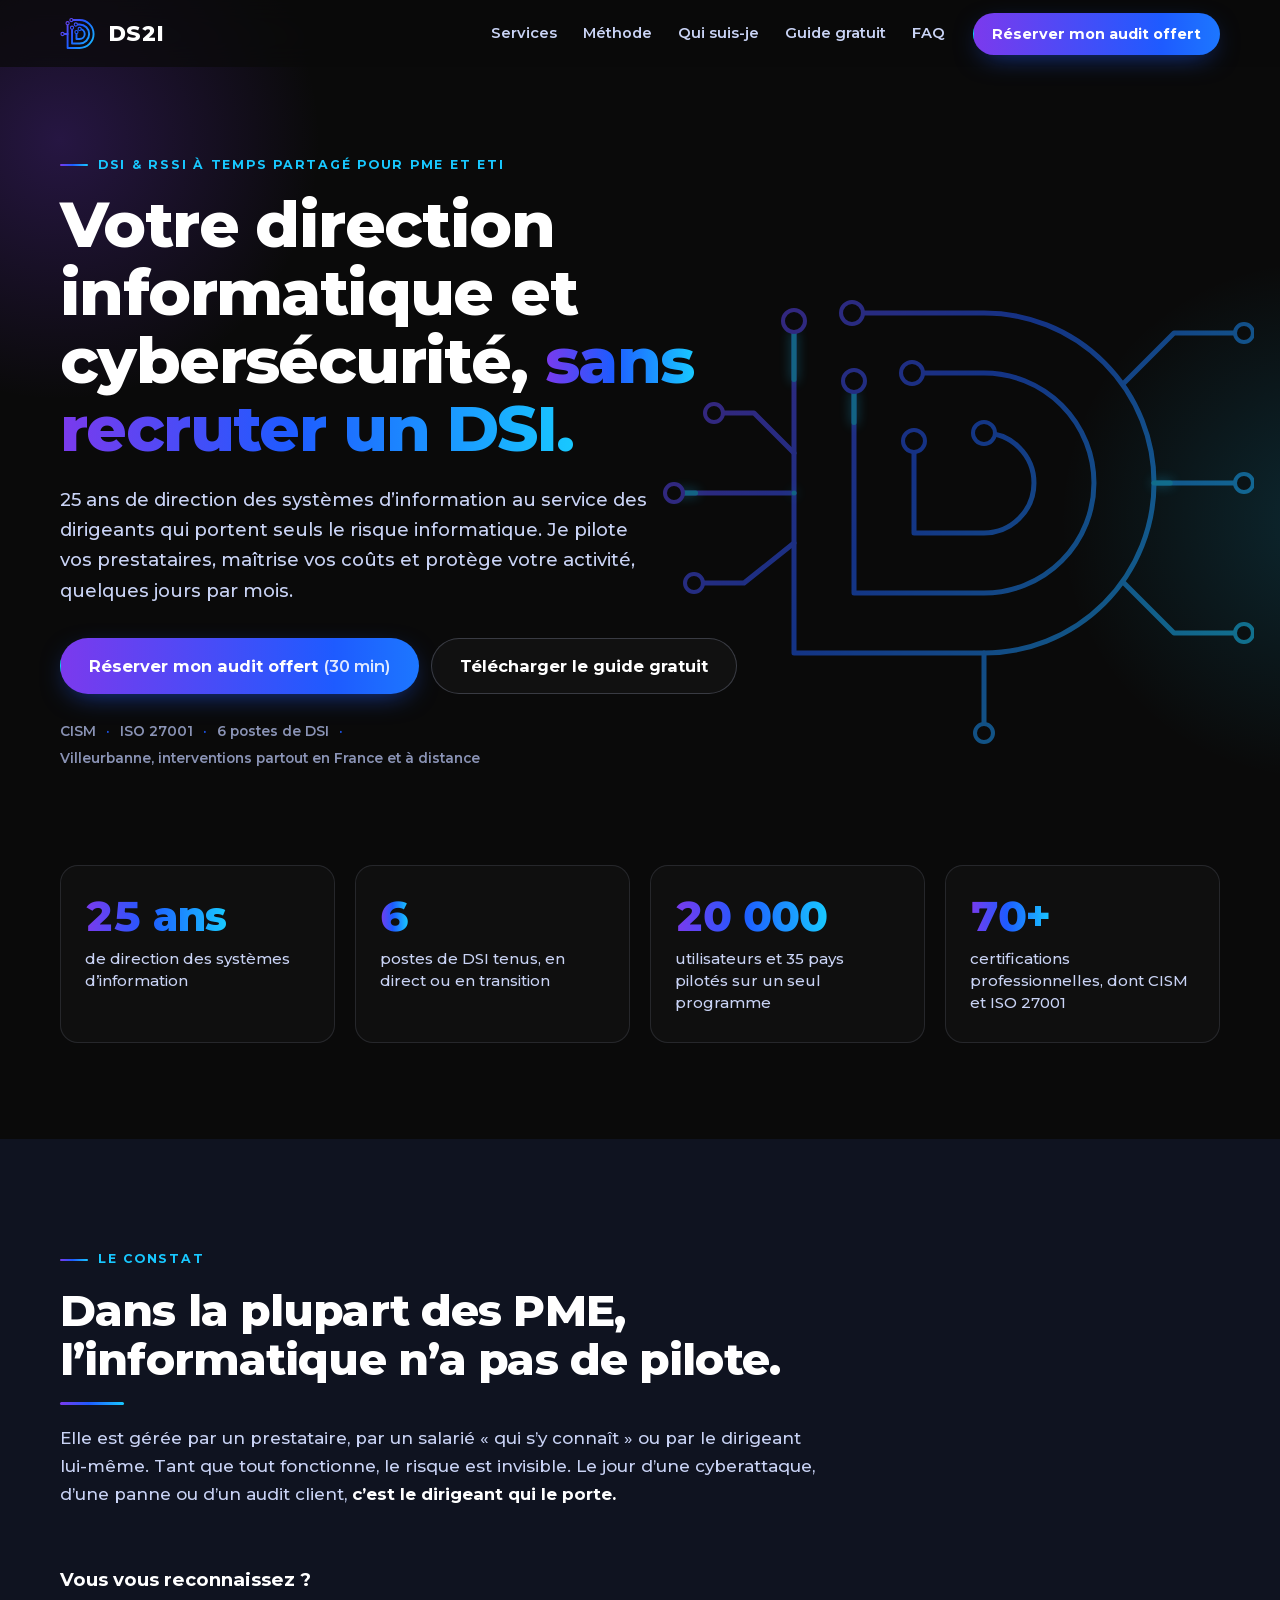
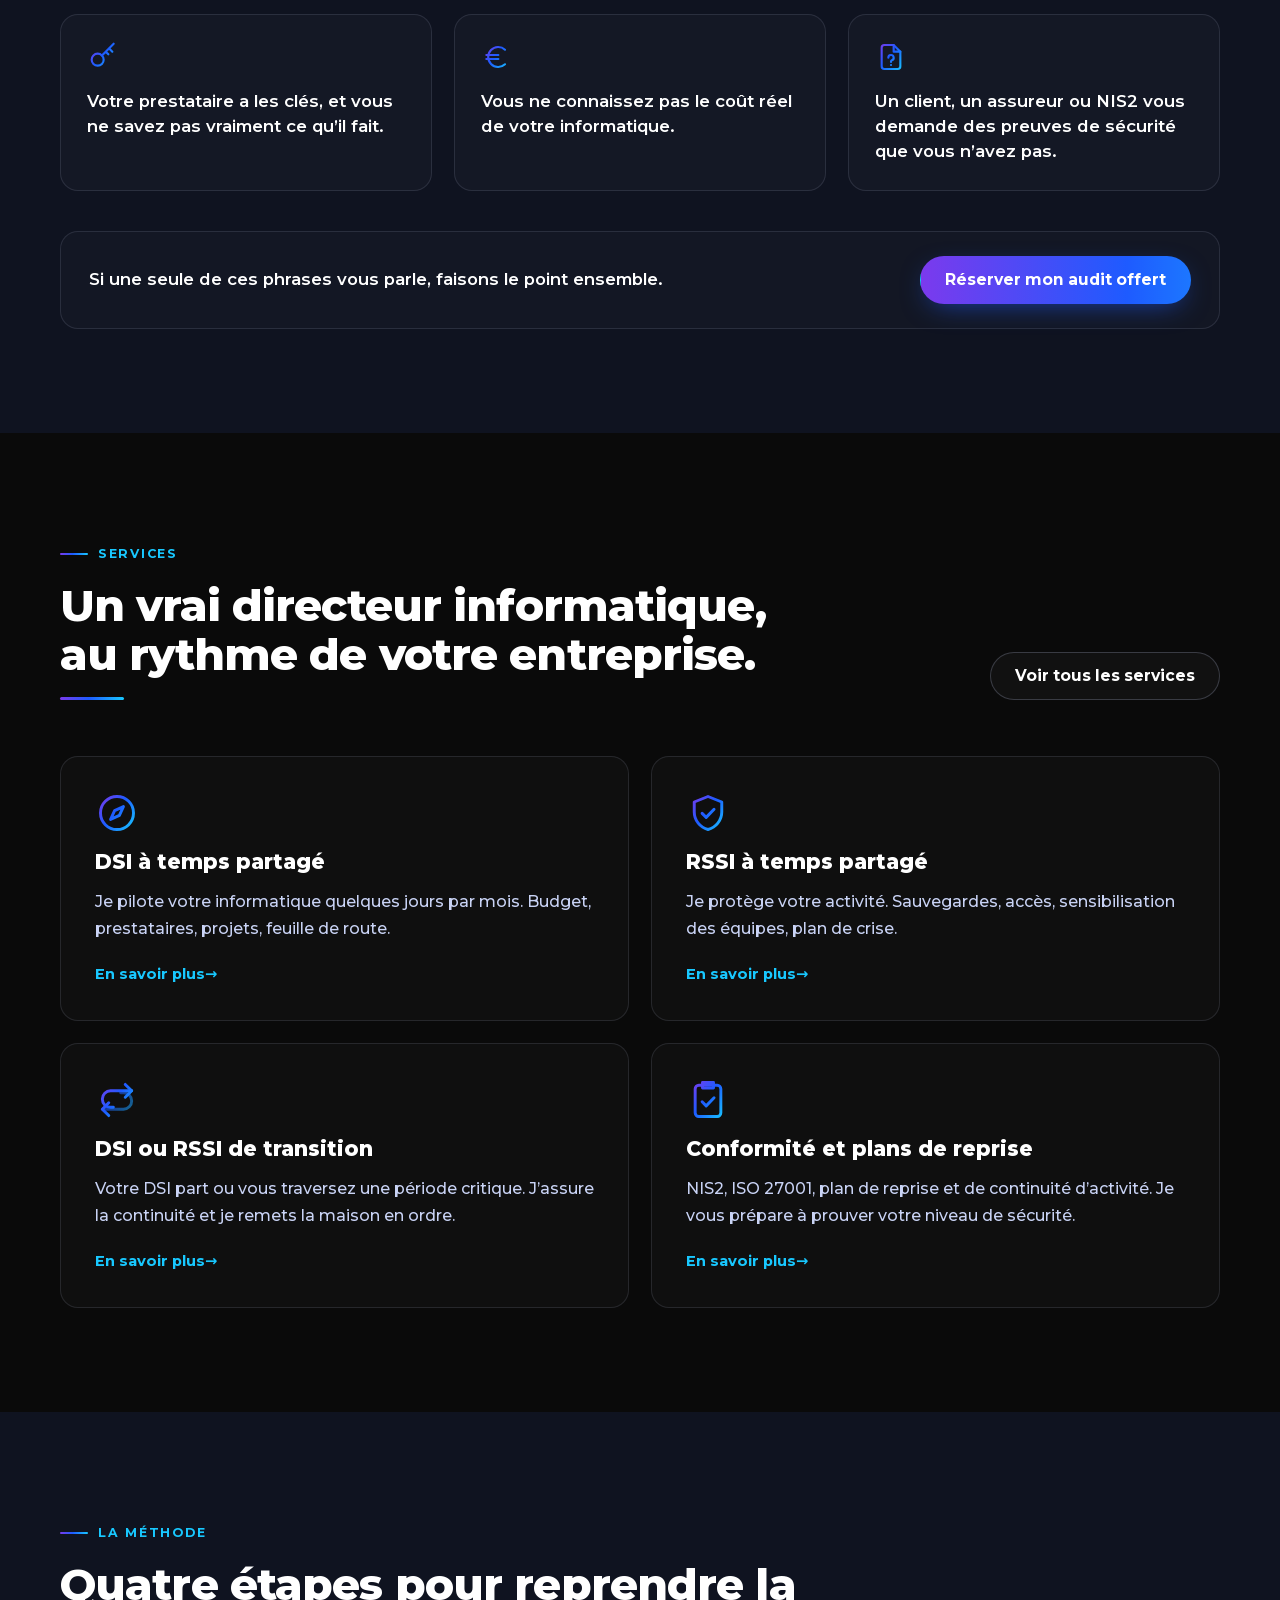
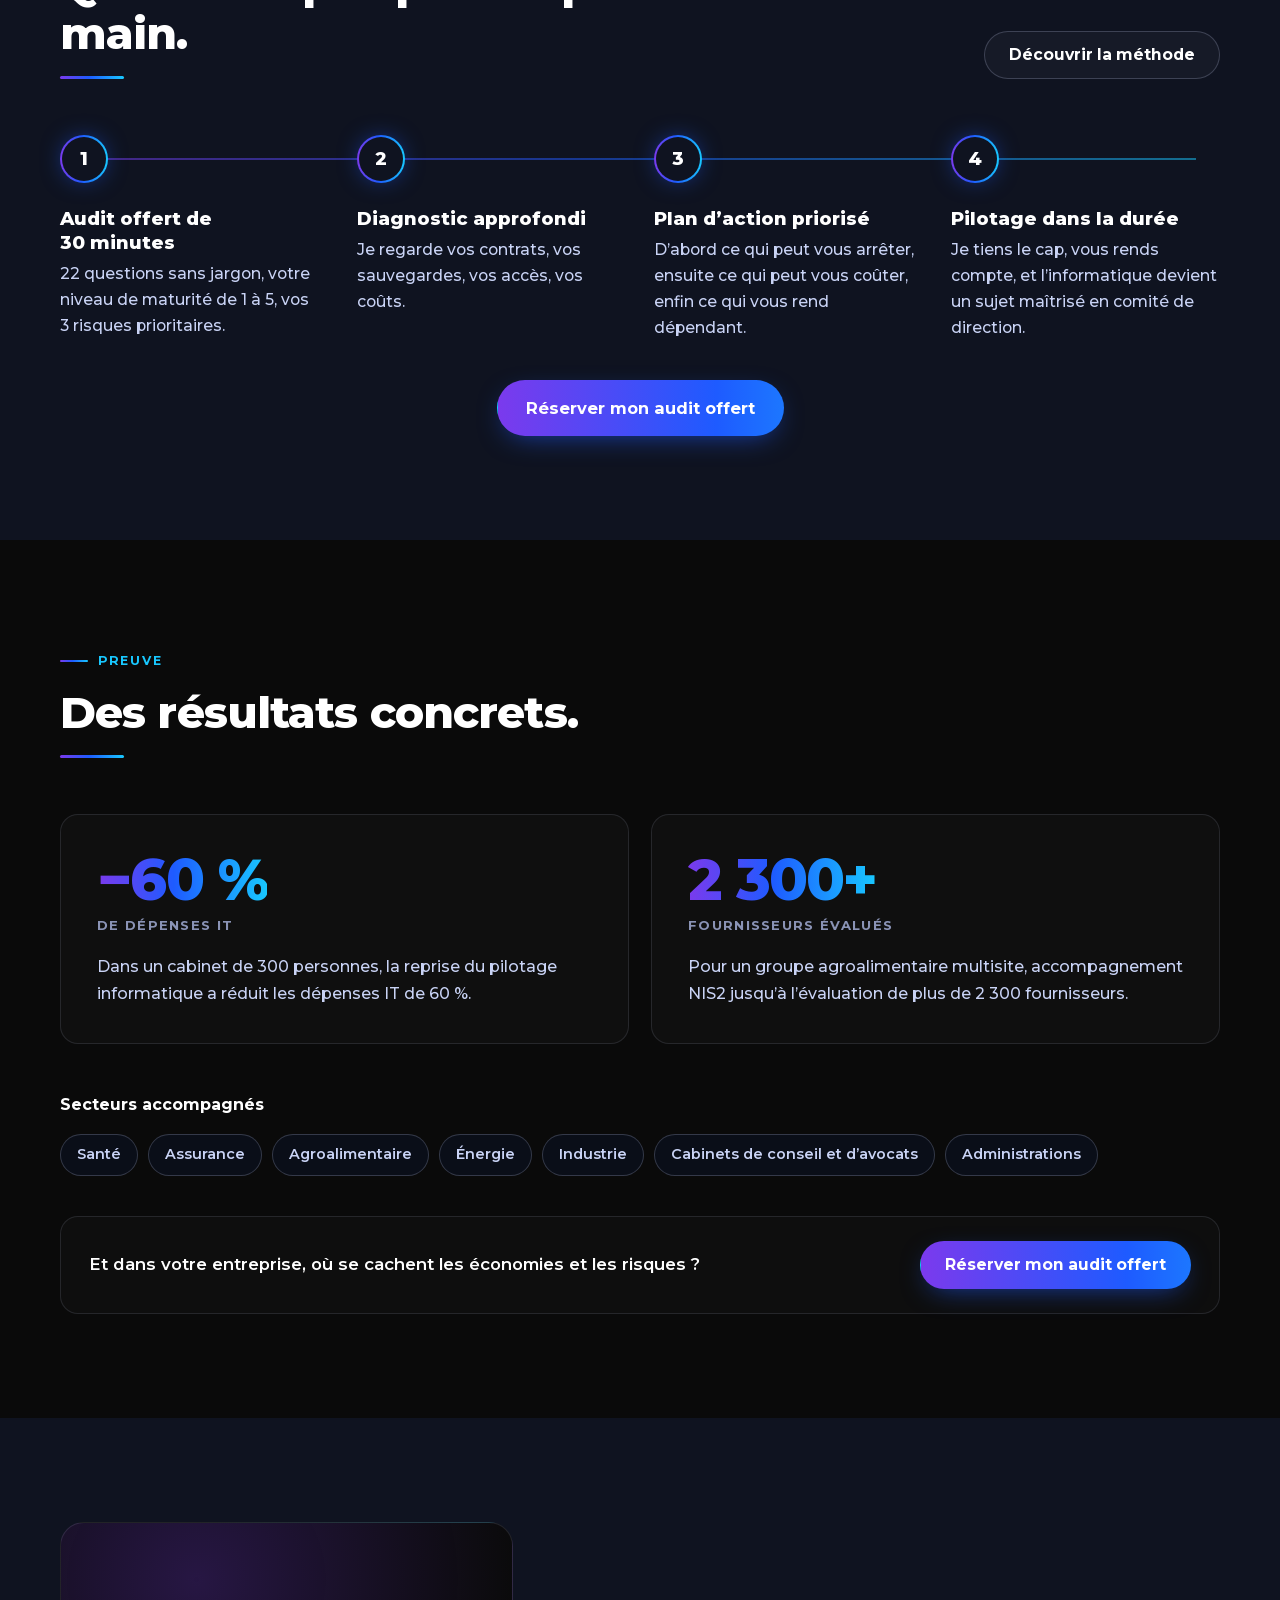
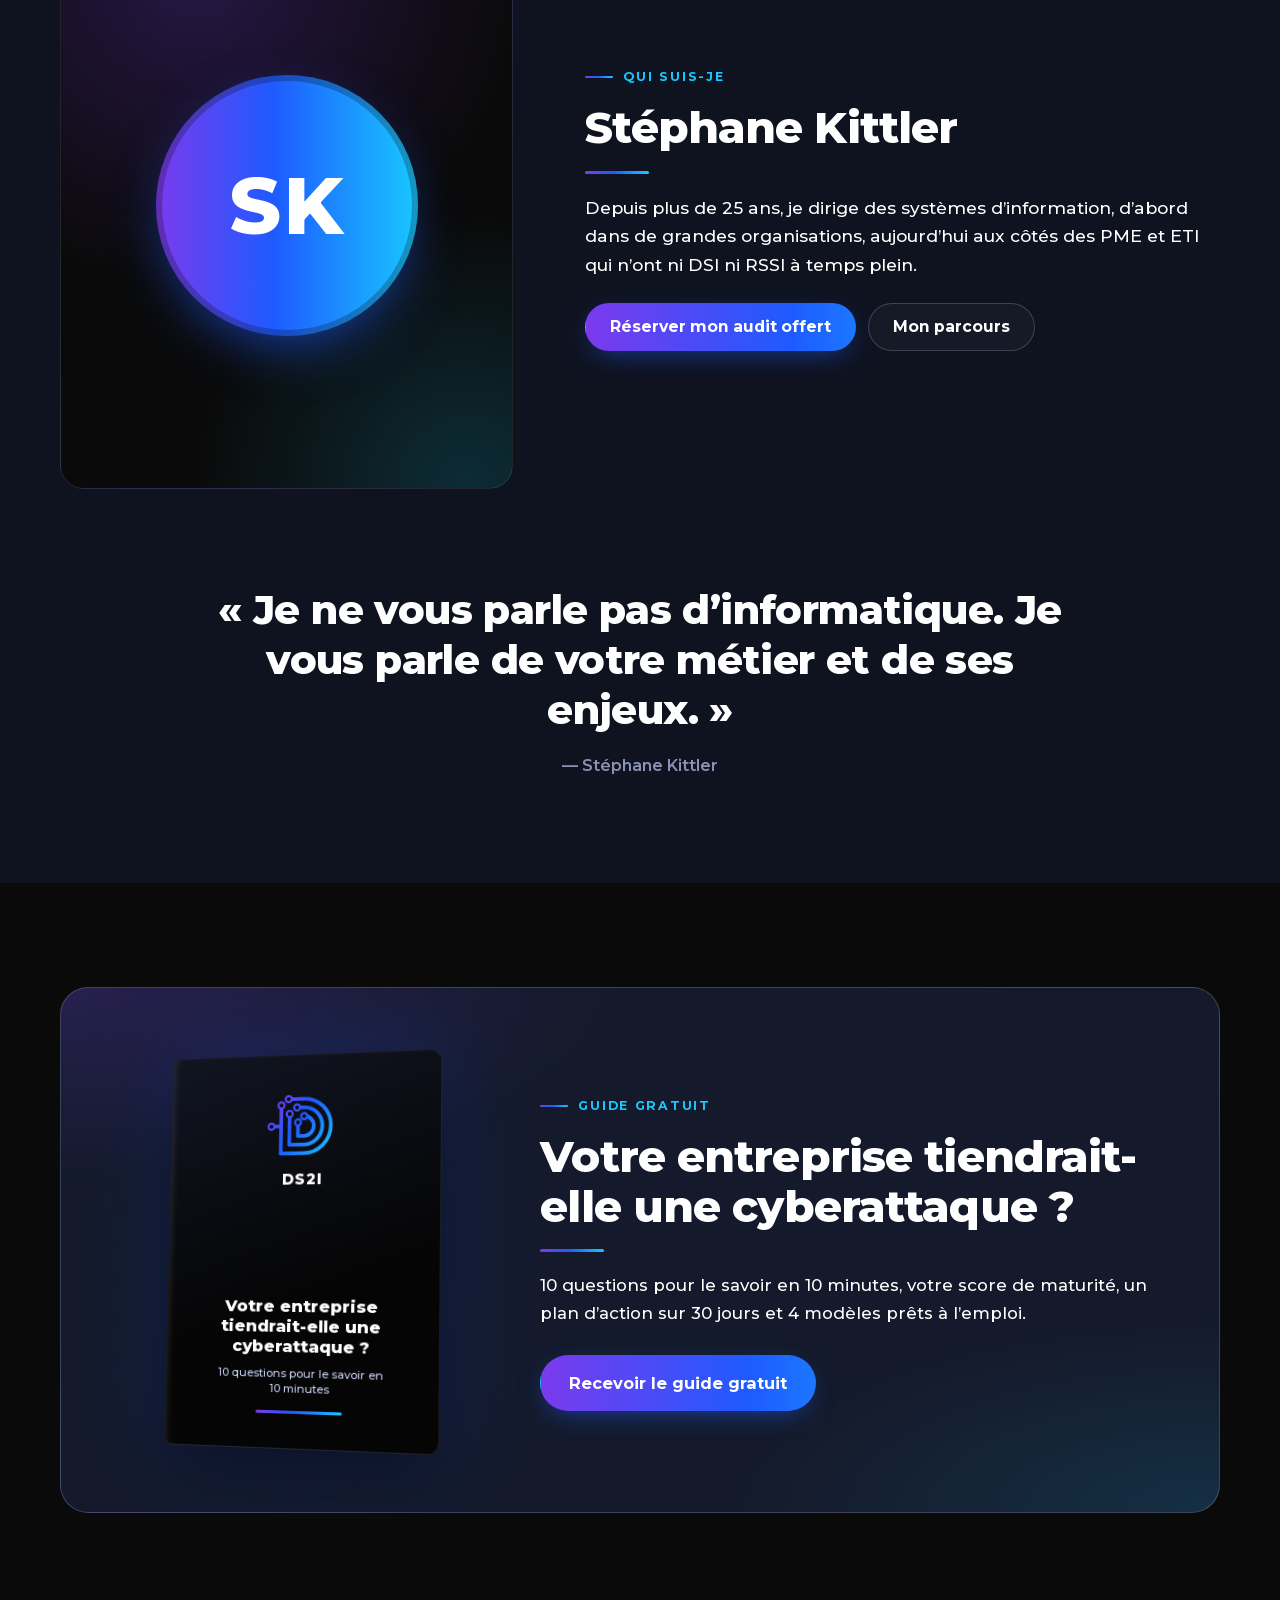
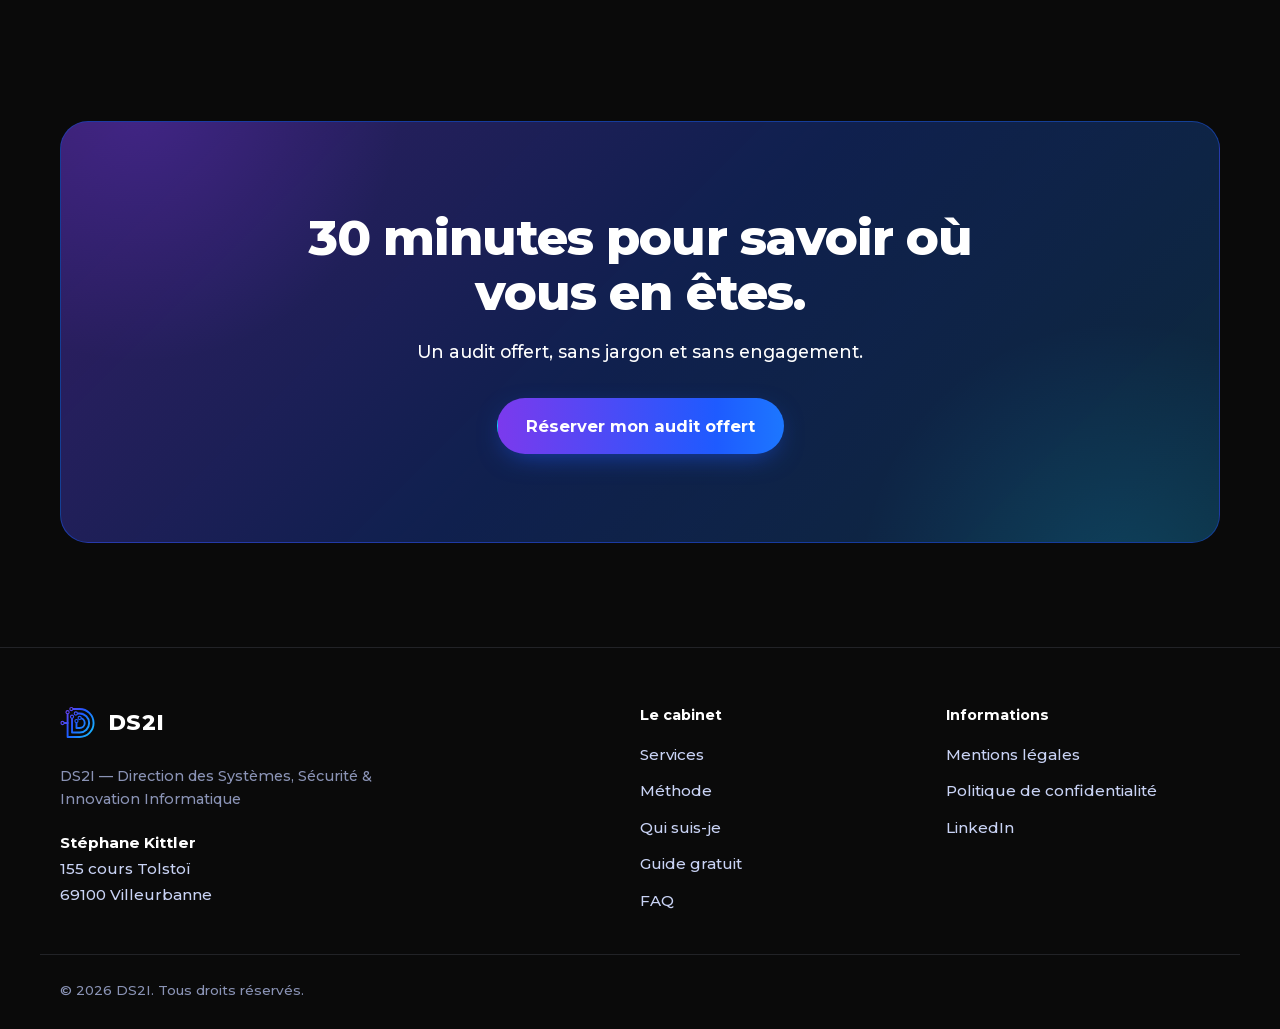
==== commit 38804d8d: "Passage du site en multipage - Nouvelles pages : /services, /methode, /qui-suis-je, /guide, /faq et " ====
--- a/index.html
+++ b/index.html
@@ -4,11 +4,7 @@
   <meta charset="utf-8">
   <meta name="viewport" content="width=device-width, initial-scale=1">
 
-  <!-- ============================================================
-       SEO
-       ⚠️ À COMPLÉTER : remplacer « https://www.VOTRE-DOMAINE.fr »
-       par le domaine définitif (ici, dans sitemap.xml et robots.txt).
-       ============================================================ -->
+  <!-- SEO — ⚠️ À COMPLÉTER : remplacer « https://www.VOTRE-DOMAINE.fr » par le domaine définitif -->
   <title>DS2I — DSI et RSSI à temps partagé pour PME et ETI | Stéphane Kittler</title>
   <meta name="description" content="Votre direction informatique et cybersécurité, sans recruter un DSI. Stéphane Kittler, 25 ans de DSI, pilote vos prestataires, maîtrise vos coûts et protège votre activité. Audit offert de 30 minutes.">
   <link rel="canonical" href="https://www.VOTRE-DOMAINE.fr/">
@@ -21,7 +17,7 @@
   <meta property="og:locale" content="fr_FR">
   <meta property="og:site_name" content="DS2I">
   <meta property="og:title" content="DS2I — Votre direction informatique et cybersécurité, sans recruter un DSI">
-  <meta property="og:description" content="DSI et RSSI à temps partagé et de transition pour PME et ETI. Réservez votre audit offert de 30 minutes.">
+  <meta property="og:description" content="Votre direction informatique et cybersécurité, sans recruter un DSI. Stéphane Kittler, 25 ans de DSI, pilote vos prestataires, maîtrise vos coûts et protège votre activité. Audit offert de 30 minutes.">
   <meta property="og:url" content="https://www.VOTRE-DOMAINE.fr/">
   <meta property="og:image" content="https://www.VOTRE-DOMAINE.fr/assets/og-image.png">
   <meta property="og:image:width" content="1200">
@@ -31,72 +27,117 @@
   <!-- Twitter Card -->
   <meta name="twitter:card" content="summary_large_image">
   <meta name="twitter:title" content="DS2I — Votre direction informatique et cybersécurité, sans recruter un DSI">
-  <meta name="twitter:description" content="DSI et RSSI à temps partagé et de transition pour PME et ETI. Réservez votre audit offert de 30 minutes.">
+  <meta name="twitter:description" content="Votre direction informatique et cybersécurité, sans recruter un DSI. Stéphane Kittler, 25 ans de DSI, pilote vos prestataires, maîtrise vos coûts et protège votre activité. Audit offert de 30 minutes.">
   <meta name="twitter:image" content="https://www.VOTRE-DOMAINE.fr/assets/og-image.png">
 
   <!-- Icônes -->
-  <link rel="icon" href="assets/favicon.svg" type="image/svg+xml">
-  <link rel="icon" href="assets/favicon-32.png" sizes="32x32" type="image/png">
-  <link rel="apple-touch-icon" href="assets/apple-touch-icon.png">
+  <link rel="icon" href="/assets/favicon.svg" type="image/svg+xml">
+  <link rel="icon" href="/assets/favicon-32.png" sizes="32x32" type="image/png">
+  <link rel="apple-touch-icon" href="/assets/apple-touch-icon.png">
 
   <!-- Police auto-hébergée (aucun appel à Google : plus rapide et conforme RGPD) -->
-  <link rel="preload" href="assets/fonts/montserrat-latin-var.woff2" as="font" type="font/woff2" crossorigin>
-  <link rel="stylesheet" href="css/style.css">
-
-  <!-- Données structurées : ProfessionalService + Person + FAQ -->
+  <link rel="preload" href="/assets/fonts/montserrat-latin-var.woff2" as="font" type="font/woff2" crossorigin>
+  <link rel="stylesheet" href="/css/style.css">
+
   <script type="application/ld+json">
-  {
-    "@context": "https://schema.org",
-    "@graph": [
-      {
-        "@type": "ProfessionalService",
-        "@id": "https://www.VOTRE-DOMAINE.fr/#ds2i",
-        "name": "DS2I",
-        "alternateName": "DS2I — Direction des Systèmes, Sécurité & Innovation Informatique",
-        "description": "DSI et RSSI à temps partagé et de transition pour les PME et ETI : pilotage informatique, cybersécurité, conformité NIS2 et ISO 27001, plans de reprise et de continuité d'activité.",
-        "url": "https://www.VOTRE-DOMAINE.fr/",
-        "logo": "https://www.VOTRE-DOMAINE.fr/assets/logo-ds2i.png",
-        "image": "https://www.VOTRE-DOMAINE.fr/assets/og-image.png",
-        "address": {
-          "@type": "PostalAddress",
-          "streetAddress": "155 cours Tolstoï",
-          "postalCode": "69100",
-          "addressLocality": "Villeurbanne",
-          "addressCountry": "FR"
+{
+  "@context": "https://schema.org",
+  "@graph": [
+    {
+      "@type": "ProfessionalService",
+      "@id": "https://www.VOTRE-DOMAINE.fr/#ds2i",
+      "name": "DS2I",
+      "alternateName": "DS2I — Direction des Systèmes, Sécurité & Innovation Informatique",
+      "description": "DSI et RSSI à temps partagé et de transition pour les PME et ETI : pilotage informatique, cybersécurité, conformité NIS2 et ISO 27001, plans de reprise et de continuité d'activité.",
+      "url": "https://www.VOTRE-DOMAINE.fr/",
+      "logo": "https://www.VOTRE-DOMAINE.fr/assets/logo-ds2i.png",
+      "image": "https://www.VOTRE-DOMAINE.fr/assets/og-image.png",
+      "address": {
+        "@type": "PostalAddress",
+        "streetAddress": "155 cours Tolstoï",
+        "postalCode": "69100",
+        "addressLocality": "Villeurbanne",
+        "addressCountry": "FR"
+      },
+      "areaServed": {
+        "@type": "Country",
+        "name": "France"
+      },
+      "founder": {
+        "@id": "https://www.VOTRE-DOMAINE.fr/#stephane-kittler"
+      },
+      "knowsAbout": [
+        "DSI à temps partagé",
+        "RSSI à temps partagé",
+        "DSI de transition",
+        "Cybersécurité",
+        "NIS2",
+        "ISO 27001",
+        "Plan de reprise d'activité",
+        "Plan de continuité d'activité"
+      ],
+      "makesOffer": [
+        {
+          "@type": "Offer",
+          "itemOffered": {
+            "@type": "Service",
+            "name": "DSI à temps partagé",
+            "url": "https://www.VOTRE-DOMAINE.fr/services#dsi-temps-partage"
+          }
         },
-        "areaServed": { "@type": "Country", "name": "France" },
-        "founder": { "@id": "https://www.VOTRE-DOMAINE.fr/#stephane-kittler" },
-        "knowsAbout": ["DSI à temps partagé", "RSSI à temps partagé", "DSI de transition", "Cybersécurité", "NIS2", "ISO 27001", "Plan de reprise d'activité", "Plan de continuité d'activité"],
-        "makesOffer": [
-          { "@type": "Offer", "itemOffered": { "@type": "Service", "name": "DSI à temps partagé" } },
-          { "@type": "Offer", "itemOffered": { "@type": "Service", "name": "RSSI à temps partagé" } },
-          { "@type": "Offer", "itemOffered": { "@type": "Service", "name": "DSI ou RSSI de transition" } },
-          { "@type": "Offer", "itemOffered": { "@type": "Service", "name": "Conformité NIS2, ISO 27001 et plans de reprise" } }
-        ]
+        {
+          "@type": "Offer",
+          "itemOffered": {
+            "@type": "Service",
+            "name": "RSSI à temps partagé",
+            "url": "https://www.VOTRE-DOMAINE.fr/services#rssi-temps-partage"
+          }
+        },
+        {
+          "@type": "Offer",
+          "itemOffered": {
+            "@type": "Service",
+            "name": "DSI ou RSSI de transition",
+            "url": "https://www.VOTRE-DOMAINE.fr/services#transition"
+          }
+        },
+        {
+          "@type": "Offer",
+          "itemOffered": {
+            "@type": "Service",
+            "name": "Conformité NIS2, ISO 27001 et plans de reprise",
+            "url": "https://www.VOTRE-DOMAINE.fr/services#conformite"
+          }
+        }
+      ]
+    },
+    {
+      "@type": "Person",
+      "@id": "https://www.VOTRE-DOMAINE.fr/#stephane-kittler",
+      "name": "Stéphane Kittler",
+      "jobTitle": "DSI et RSSI à temps partagé et de transition",
+      "worksFor": {
+        "@id": "https://www.VOTRE-DOMAINE.fr/#ds2i"
       },
-      {
-        "@type": "Person",
-        "@id": "https://www.VOTRE-DOMAINE.fr/#stephane-kittler",
-        "name": "Stéphane Kittler",
-        "jobTitle": "DSI et RSSI à temps partagé et de transition",
-        "worksFor": { "@id": "https://www.VOTRE-DOMAINE.fr/#ds2i" },
-        "image": "https://www.VOTRE-DOMAINE.fr/assets/stephane.webp",
-        "address": { "@type": "PostalAddress", "addressLocality": "Villeurbanne", "addressCountry": "FR" },
-        "knowsAbout": ["Direction des systèmes d'information", "Sécurité des systèmes d'information", "CISM", "ISO 27001", "ITIL", "COBIT", "TOGAF"]
+      "url": "https://www.VOTRE-DOMAINE.fr/qui-suis-je",
+      "image": "https://www.VOTRE-DOMAINE.fr/assets/stephane.webp",
+      "address": {
+        "@type": "PostalAddress",
+        "addressLocality": "Villeurbanne",
+        "addressCountry": "FR"
       },
-      {
-        "@type": "FAQPage",
-        "mainEntity": [
-          { "@type": "Question", "name": "C'est quoi un DSI à temps partagé ?", "acceptedAnswer": { "@type": "Answer", "text": "Un directeur des systèmes d'information expérimenté qui intervient quelques jours par mois, au lieu d'un salarié à temps plein." } },
-          { "@type": "Question", "name": "Je travaille déjà avec un prestataire, est-ce utile ?", "acceptedAnswer": { "@type": "Answer", "text": "Oui. Je ne remplace pas votre prestataire : je vous apporte un regard indépendant sur ce qu'il fait et je vous rends les commandes." } },
-          { "@type": "Question", "name": "Mon entreprise est-elle trop petite ?", "acceptedAnswer": { "@type": "Answer", "text": "J'accompagne des structures de 20 à 500 salariés. Les attaques sont automatisées et visent d'abord les entreprises les moins préparées, quelle que soit leur taille." } },
-          { "@type": "Question", "name": "Est-ce que NIS2 me concerne ?", "acceptedAnswer": { "@type": "Answer", "text": "Peut-être directement, souvent indirectement via vos clients. On le vérifie ensemble pendant l'audit." } },
-          { "@type": "Question", "name": "Que se passe-t-il pendant l'audit offert ?", "acceptedAnswer": { "@type": "Answer", "text": "30 minutes de visio, 22 questions sans jargon. Vous repartez avec votre niveau de maturité, vos 3 risques prioritaires et 3 actions à lancer dès le lendemain, avec ou sans moi." } },
-          { "@type": "Question", "name": "Intervenez-vous à distance ?", "acceptedAnswer": { "@type": "Answer", "text": "Oui, partout en France, et sur site dans la région lyonnaise." } }
-        ]
-      }
-    ]
-  }
+      "knowsAbout": [
+        "Direction des systèmes d'information",
+        "Sécurité des systèmes d'information",
+        "CISM",
+        "ISO 27001",
+        "ITIL",
+        "COBIT",
+        "TOGAF"
+      ]
+    }
+  ]
+}
   </script>
 
   <!-- Active les animations uniquement si JavaScript est disponible -->
@@ -104,26 +145,15 @@
 </head>
 
 <body>
-  <!-- Sprite SVG : dégradé signature + motif du logo, réutilisés partout.
+  <!-- Sprite SVG : dégradés de la charte + motif du logo, réutilisés dans la page.
        (Masqué visuellement mais pas en display:none, sinon les dégradés disparaissent.) -->
   <svg class="svg-sprite" aria-hidden="true" focusable="false">
     <defs>
-      <linearGradient id="grad-signature" x1="0" y1="0" x2="1" y2="0">
-        <stop offset="0" stop-color="#7B3AED"/>
-        <stop offset=".45" stop-color="#1E5BFF"/>
-        <stop offset="1" stop-color="#18C8FF"/>
+      <linearGradient id="grad-icon" gradientUnits="userSpaceOnUse" x1="2" y1="4" x2="22" y2="20">
+        <stop offset="0" stop-color="#7B3AED"/><stop offset=".45" stop-color="#1E5BFF"/><stop offset="1" stop-color="#18C8FF"/>
       </linearGradient>
-      <!-- Dégradé pour les icônes (repère 24 × 24) -->
-      <linearGradient id="grad-icon" gradientUnits="userSpaceOnUse" x1="2" y1="4" x2="22" y2="20">
-        <stop offset="0" stop-color="#7B3AED"/>
-        <stop offset=".45" stop-color="#1E5BFF"/>
-        <stop offset="1" stop-color="#18C8FF"/>
-      </linearGradient>
-      <!-- Dégradé pour le logo (repère 120 × 120) -->
       <linearGradient id="grad-mark" gradientUnits="userSpaceOnUse" x1="4" y1="20" x2="112" y2="100">
-        <stop offset="0" stop-color="#7B3AED"/>
-        <stop offset=".45" stop-color="#1E5BFF"/>
-        <stop offset="1" stop-color="#18C8FF"/>
+        <stop offset="0" stop-color="#7B3AED"/><stop offset=".45" stop-color="#1E5BFF"/><stop offset="1" stop-color="#18C8FF"/>
       </linearGradient>
     </defs>
     <!-- Le « D » en pistes de circuit imprimé -->
@@ -135,12 +165,8 @@
         <path d="M8 60H24"/>
       </g>
       <g fill="#0A0A0A" stroke="url(#grad-mark)" stroke-width="3.5">
-        <circle cx="24" cy="26" r="5"/>
-        <circle cx="36" cy="16" r="5"/>
-        <circle cx="38" cy="40" r="5"/>
-        <circle cx="50" cy="30" r="5"/>
-        <circle cx="52" cy="54" r="5"/>
-        <circle cx="62" cy="44" r="5"/>
+        <circle cx="24" cy="26" r="5"/><circle cx="36" cy="16" r="5"/><circle cx="38" cy="40" r="5"/>
+        <circle cx="50" cy="30" r="5"/><circle cx="52" cy="54" r="5"/><circle cx="62" cy="44" r="5"/>
         <circle cx="8" cy="60" r="5"/>
       </g>
     </symbol>
@@ -149,13 +175,13 @@
   <a class="skip-link" href="#contenu">Aller au contenu</a>
 
   <!-- ============================================================
-       1. EN-TÊTE FIXE
+       EN-TÊTE FIXE (identique sur toutes les pages)
        ============================================================ -->
   <header class="site-header" id="haut">
     <div class="container site-header__inner">
       <!-- Logo : pour utiliser le fichier original, remplacer ce bloc par
-           <img src="assets/logo-ds2i.png" alt="DS2I" height="44"> -->
-      <a class="brand" href="#haut" aria-label="DS2I, retour en haut de page">
+           <img src="/assets/logo-ds2i.png" alt="DS2I" height="44"> -->
+      <a class="brand" href="/" aria-label="DS2I, accueil">
         <svg class="brand__mark" aria-hidden="true"><use href="#ds2i-mark"/></svg>
         <span class="brand__name">DS2I</span>
       </a>
@@ -167,14 +193,13 @@
 
       <nav class="main-nav" id="menu-principal" aria-label="Navigation principale">
         <ul class="main-nav__list">
-          <li><a href="#constat">Le constat</a></li>
-          <li><a href="#services">Services</a></li>
-          <li><a href="#methode">Méthode</a></li>
-          <li><a href="#qui-suis-je">Qui suis-je</a></li>
-          <li><a href="#guide">Guide gratuit</a></li>
-          <li><a href="#faq">FAQ</a></li>
-        </ul>
-        <a class="btn btn--primary btn--sm js-calendly" href="https://calendly.com/s-kittler/30min" target="_blank" rel="noopener">Réserver mon audit offert</a>
+          <li><a href="/services">Services</a></li>
+          <li><a href="/methode">Méthode</a></li>
+          <li><a href="/qui-suis-je">Qui suis-je</a></li>
+          <li><a href="/guide">Guide gratuit</a></li>
+          <li><a href="/faq">FAQ</a></li>
+        </ul>
+        <a class="btn btn--primary js-calendly btn--sm" href="https://calendly.com/s-kittler/30min" target="_blank" rel="noopener">Réserver mon audit offert</a>
       </nav>
     </div>
   </header>
@@ -182,7 +207,7 @@
   <main id="contenu">
 
     <!-- ============================================================
-         2. HERO
+         HERO
          ============================================================ -->
     <section class="hero" aria-labelledby="hero-titre">
       <div class="halo halo--violet" aria-hidden="true"></div>
@@ -240,7 +265,7 @@
           <p class="hero__lead">25&nbsp;ans de direction des systèmes d’information au service des dirigeants qui portent seuls le risque informatique. Je pilote vos prestataires, maîtrise vos coûts et protège votre activité, quelques jours par mois.</p>
           <div class="hero__actions">
             <a class="btn btn--primary btn--lg js-calendly" href="https://calendly.com/s-kittler/30min" target="_blank" rel="noopener"><span class="nowrap">Réserver mon audit offert</span> <span class="btn__note">(30&nbsp;min)</span></a>
-            <a class="btn btn--ghost btn--lg" href="#guide">Télécharger le guide gratuit</a>
+            <a class="btn btn--ghost btn--lg" href="/guide">Télécharger le guide gratuit</a>
           </div>
           <p class="hero__trust">
             <span>CISM</span><span class="dot" aria-hidden="true">·</span>
@@ -252,9 +277,7 @@
       </div>
     </section>
 
-    <!-- ============================================================
-         3. CHIFFRES CLÉS
-         ============================================================ -->
+    <!-- CHIFFRES CLÉS -->
     <section class="stats" aria-label="Chiffres clés">
       <div class="container">
         <ul class="stats__grid">
@@ -279,7 +302,7 @@
     </section>
 
     <!-- ============================================================
-         4. LE CONSTAT
+         LE CONSTAT
          ============================================================ -->
     <section class="section section--alt" id="constat" aria-labelledby="constat-titre">
       <div class="container">
@@ -313,55 +336,67 @@
     </section>
 
     <!-- ============================================================
-         5. SERVICES
-         ============================================================ -->
-    <section class="section" id="services" aria-labelledby="services-titre">
-      <div class="container">
-        <div class="section__head reveal">
-          <p class="eyebrow">Services</p>
-          <h2 class="section__title" id="services-titre">Un vrai directeur informatique, au rythme de votre entreprise.</h2>
+         APERÇU DES SERVICES
+         ============================================================ -->
+    <section class="section" aria-labelledby="services-titre">
+      <div class="container">
+        <div class="section__head section__head--row reveal">
+          <div>
+            <p class="eyebrow">Services</p>
+            <h2 class="section__title" id="services-titre">Un vrai directeur informatique, au rythme de votre entreprise.</h2>
+          </div>
+          <a class="btn btn--ghost" href="/services">Voir tous les services</a>
         </div>
 
         <ul class="grid grid--2">
-          <li class="card card--hover service reveal">
-            <svg class="icon icon--lg" viewBox="0 0 24 24" aria-hidden="true"><circle cx="12" cy="12" r="9"/><path d="m15.5 8.5-2.2 4.8-4.8 2.2 2.2-4.8z"/></svg>
-            <h3 class="service__title">DSI à temps partagé</h3>
-            <p>Je pilote votre informatique quelques jours par mois. Budget, prestataires, projets, feuille de route. Vous avez un vrai directeur informatique, sans le coût d’un temps plein.</p>
-          </li>
-          <li class="card card--hover service reveal">
-            <svg class="icon icon--lg" viewBox="0 0 24 24" aria-hidden="true"><path d="M12 3 4.5 6v5.5c0 4.6 3.2 8.4 7.5 9.5 4.3-1.1 7.5-4.9 7.5-9.5V6z"/><path d="m8.8 12.2 2.2 2.2 4.3-4.4"/></svg>
-            <h3 class="service__title">RSSI à temps partagé</h3>
-            <p>Je protège votre activité. Sauvegardes, accès, sensibilisation des équipes, plan de crise, réponses aux questionnaires sécurité de vos clients et assureurs.</p>
-          </li>
-          <li class="card card--hover service reveal">
-            <svg class="icon icon--lg" viewBox="0 0 24 24" aria-hidden="true"><path d="M20 7H8.5a4.5 4.5 0 0 0 0 9H10"/><path d="m16.5 3.5 3.5 3.5-3.5 3.5"/><path d="M4 17h11.5a4.5 4.5 0 0 0 0-9H14" opacity=".55"/><path d="m7.5 20.5-3.5-3.5 3.5-3.5"/></svg>
-            <h3 class="service__title">DSI ou RSSI de transition</h3>
-            <p>Votre DSI part ou vous traversez une période critique (rachat, croissance, migration). J’assure la continuité et je remets la maison en ordre.</p>
-          </li>
-          <li class="card card--hover service reveal">
-            <svg class="icon icon--lg" viewBox="0 0 24 24" aria-hidden="true"><rect x="5" y="4" width="14" height="17" rx="2"/><path d="M9 2.5h6v3H9z"/><path d="m8.8 13 2.2 2.2 4.3-4.4"/></svg>
-            <h3 class="service__title">Conformité et plans de reprise</h3>
-            <p>NIS2, ISO&nbsp;27001, plan de reprise et de continuité d’activité. Je vous prépare à prouver votre niveau de sécurité.</p>
-          </li>
-        </ul>
-
-        <div class="section__cta reveal">
-          <p>Vous ne savez pas quelle formule vous correspond&nbsp;? C’est justement l’objet de l’audit.</p>
-          <a class="btn btn--primary js-calendly" href="https://calendly.com/s-kittler/30min" target="_blank" rel="noopener">Réserver mon audit offert</a>
-        </div>
-      </div>
-    </section>
-
-    <!-- ============================================================
-         6. LA MÉTHODE
-         ============================================================ -->
-    <section class="section section--alt" id="methode" aria-labelledby="methode-titre">
-      <div class="container">
-        <div class="section__head reveal">
-          <p class="eyebrow">La méthode</p>
-          <h2 class="section__title" id="methode-titre">Quatre étapes pour reprendre la main.</h2>
-        </div>
-
+          <li class="reveal">
+            <a class="card card--hover service service--link" href="/services#dsi-temps-partage">
+              <svg class="icon icon--lg" viewBox="0 0 24 24" aria-hidden="true"><circle cx="12" cy="12" r="9"/><path d="m15.5 8.5-2.2 4.8-4.8 2.2 2.2-4.8z"/></svg>
+              <h3 class="service__title">DSI à temps partagé</h3>
+              <p>Je pilote votre informatique quelques jours par mois. Budget, prestataires, projets, feuille de route.</p>
+              <span class="link-arrow">En savoir plus</span>
+            </a>
+          </li>
+          <li class="reveal">
+            <a class="card card--hover service service--link" href="/services#rssi-temps-partage">
+              <svg class="icon icon--lg" viewBox="0 0 24 24" aria-hidden="true"><path d="M12 3 4.5 6v5.5c0 4.6 3.2 8.4 7.5 9.5 4.3-1.1 7.5-4.9 7.5-9.5V6z"/><path d="m8.8 12.2 2.2 2.2 4.3-4.4"/></svg>
+              <h3 class="service__title">RSSI à temps partagé</h3>
+              <p>Je protège votre activité. Sauvegardes, accès, sensibilisation des équipes, plan de crise.</p>
+              <span class="link-arrow">En savoir plus</span>
+            </a>
+          </li>
+          <li class="reveal">
+            <a class="card card--hover service service--link" href="/services#transition">
+              <svg class="icon icon--lg" viewBox="0 0 24 24" aria-hidden="true"><path d="M20 7H8.5a4.5 4.5 0 0 0 0 9H10"/><path d="m16.5 3.5 3.5 3.5-3.5 3.5"/><path d="M4 17h11.5a4.5 4.5 0 0 0 0-9H14" opacity=".55"/><path d="m7.5 20.5-3.5-3.5 3.5-3.5"/></svg>
+              <h3 class="service__title">DSI ou RSSI de transition</h3>
+              <p>Votre DSI part ou vous traversez une période critique. J’assure la continuité et je remets la maison en ordre.</p>
+              <span class="link-arrow">En savoir plus</span>
+            </a>
+          </li>
+          <li class="reveal">
+            <a class="card card--hover service service--link" href="/services#conformite">
+              <svg class="icon icon--lg" viewBox="0 0 24 24" aria-hidden="true"><rect x="5" y="4" width="14" height="17" rx="2"/><path d="M9 2.5h6v3H9z"/><path d="m8.8 13 2.2 2.2 4.3-4.4"/></svg>
+              <h3 class="service__title">Conformité et plans de reprise</h3>
+              <p>NIS2, ISO&nbsp;27001, plan de reprise et de continuité d’activité. Je vous prépare à prouver votre niveau de sécurité.</p>
+              <span class="link-arrow">En savoir plus</span>
+            </a>
+          </li>
+        </ul>
+      </div>
+    </section>
+
+    <!-- ============================================================
+         APERÇU DE LA MÉTHODE
+         ============================================================ -->
+    <section class="section section--alt" aria-labelledby="methode-titre">
+      <div class="container">
+        <div class="section__head section__head--row reveal">
+          <div>
+            <p class="eyebrow">La méthode</p>
+            <h2 class="section__title" id="methode-titre">Quatre étapes pour reprendre la main.</h2>
+          </div>
+          <a class="btn btn--ghost" href="/methode">Découvrir la méthode</a>
+        </div>
         <ol class="timeline">
           <li class="timeline__step reveal">
             <span class="timeline__num" aria-hidden="true">1</span>
@@ -384,23 +419,21 @@
             <p>Je tiens le cap, vous rends compte, et l’informatique devient un sujet maîtrisé en comité de direction.</p>
           </li>
         </ol>
-
         <div class="section__cta section__cta--center reveal">
-          <a class="btn btn--primary btn--lg js-calendly" href="https://calendly.com/s-kittler/30min" target="_blank" rel="noopener">Réserver mon audit offert</a>
-        </div>
-      </div>
-    </section>
-
-    <!-- ============================================================
-         7. PREUVE
-         ============================================================ -->
-    <section class="section" id="resultats" aria-labelledby="preuve-titre">
+          <a class="btn btn--primary js-calendly btn--lg" href="https://calendly.com/s-kittler/30min" target="_blank" rel="noopener">Réserver mon audit offert</a>
+        </div>
+      </div>
+    </section>
+
+    <!-- ============================================================
+         PREUVE
+         ============================================================ -->
+    <section class="section" aria-labelledby="preuve-titre">
       <div class="container">
         <div class="section__head reveal">
           <p class="eyebrow">Preuve</p>
           <h2 class="section__title" id="preuve-titre">Des résultats concrets.</h2>
         </div>
-
         <ul class="grid grid--2">
           <li class="card card--hover proof reveal">
             <p class="proof__figure"><span class="text-gradient">−60&nbsp;%</span></p>
@@ -416,9 +449,7 @@
 
         <!-- À compléter avec un témoignage réel validé par écrit.
         <figure class="card testimonial reveal">
-          <blockquote>
-            <p>« Texte du témoignage. »</p>
-          </blockquote>
+          <blockquote><p>« Texte du témoignage. »</p></blockquote>
           <figcaption>Prénom N., fonction, secteur (sans nom de client)</figcaption>
         </figure>
         -->
@@ -435,7 +466,6 @@
             <li class="chip">Administrations</li>
           </ul>
         </div>
-
         <div class="section__cta reveal">
           <p>Et dans votre entreprise, où se cachent les économies et les risques&nbsp;?</p>
           <a class="btn btn--primary js-calendly" href="https://calendly.com/s-kittler/30min" target="_blank" rel="noopener">Réserver mon audit offert</a>
@@ -444,30 +474,25 @@
     </section>
 
     <!-- ============================================================
-         8. QUI SUIS-JE
-         ============================================================ -->
-    <section class="section section--alt" id="qui-suis-je" aria-labelledby="bio-titre">
+         QUI SUIS-JE (aperçu)
+         ============================================================ -->
+    <section class="section section--alt" aria-labelledby="bio-titre">
       <div class="container about">
         <div class="about__photo reveal">
           <!-- Repli élégant : initiales SK dans un cercle dégradé, visible si la photo manque -->
           <div class="about__fallback" aria-hidden="true"><span>SK</span></div>
-          <img src="assets/stephane.webp" alt="Portrait de Stéphane Kittler" width="560" height="700" loading="lazy" decoding="async" onerror="this.remove()">
-        </div>
-
+          <img src="/assets/stephane.webp" alt="Portrait de Stéphane Kittler" width="560" height="700" loading="lazy" decoding="async" onerror="this.remove()">
+        </div>
         <div class="about__content reveal">
           <p class="eyebrow">Qui suis-je</p>
           <h2 class="section__title" id="bio-titre">Stéphane Kittler</h2>
           <p class="about__lead">Depuis plus de 25&nbsp;ans, je dirige des systèmes d’information, d’abord dans de grandes organisations, aujourd’hui aux côtés des PME et ETI qui n’ont ni DSI ni RSSI à temps plein.</p>
-          <ul class="checklist">
-            <li>6&nbsp;postes de DSI tenus, notamment dans la santé, l’assurance et un cabinet d’avocats international</li>
-            <li>Plus de 70&nbsp;certifications professionnelles, dont CISM, ISO&nbsp;27001, ITIL, COBIT et TOGAF</li>
-            <li>25&nbsp;ans d’enseignement dans des écoles d’ingénieurs et de commerce</li>
-            <li>Ancien sous-officier&nbsp;: on se prépare avant l’incident, on décide vite pendant, on tire les leçons après</li>
-          </ul>
-          <a class="btn btn--primary js-calendly" href="https://calendly.com/s-kittler/30min" target="_blank" rel="noopener">Réserver mon audit offert</a>
-        </div>
-      </div>
-
+          <div class="btn-row">
+            <a class="btn btn--primary js-calendly" href="https://calendly.com/s-kittler/30min" target="_blank" rel="noopener">Réserver mon audit offert</a>
+            <a class="btn btn--ghost" href="/qui-suis-je">Mon parcours</a>
+          </div>
+        </div>
+      </div>
       <div class="container">
         <figure class="quote reveal">
           <blockquote>
@@ -479,12 +504,11 @@
     </section>
 
     <!-- ============================================================
-         9. GUIDE GRATUIT (lead magnet)
-         ============================================================ -->
-    <section class="section" id="guide" aria-labelledby="guide-titre">
+         GUIDE GRATUIT (aperçu)
+         ============================================================ -->
+    <section class="section" aria-labelledby="guide-titre">
       <div class="container">
         <div class="guide reveal">
-          <!-- Maquette du PDF : couverture noire avec le logo -->
           <div class="guide__mockup" aria-hidden="true">
             <div class="book">
               <div class="book__cover">
@@ -496,97 +520,18 @@
               </div>
             </div>
           </div>
-
           <div class="guide__content">
             <p class="eyebrow">Guide gratuit</p>
             <h2 class="section__title" id="guide-titre">Votre entreprise tiendrait-elle une cyberattaque&nbsp;?</h2>
             <p class="guide__lead">10&nbsp;questions pour le savoir en 10&nbsp;minutes, votre score de maturité, un plan d’action sur 30&nbsp;jours et 4&nbsp;modèles prêts à l’emploi.</p>
-
-            <form class="lead-form" id="lead-form" novalidate>
-              <div class="field">
-                <label for="prenom">Prénom</label>
-                <input id="prenom" name="prenom" type="text" autocomplete="given-name" required>
-                <p class="field__error" id="prenom-erreur" aria-live="polite"></p>
-              </div>
-              <div class="field">
-                <label for="email">Email professionnel</label>
-                <input id="email" name="email" type="email" autocomplete="email" inputmode="email" required>
-                <p class="field__error" id="email-erreur" aria-live="polite"></p>
-              </div>
-              <div class="field">
-                <label for="entreprise">Entreprise</label>
-                <input id="entreprise" name="entreprise" type="text" autocomplete="organization" required>
-                <p class="field__error" id="entreprise-erreur" aria-live="polite"></p>
-              </div>
-              <!-- Pot de miel anti-spam : invisible pour les humains -->
-              <div class="hp" aria-hidden="true">
-                <label for="site-web">Ne pas remplir</label>
-                <input id="site-web" name="site_web" type="text" tabindex="-1" autocomplete="off">
-              </div>
-              <div class="field field--check">
-                <input id="consentement" name="consentement" type="checkbox" required>
-                <label for="consentement">J’accepte que DS2I utilise ces informations pour m’envoyer le guide et me recontacter au sujet de ses services. Je peux me désinscrire à tout moment. <a href="politique-confidentialite.html">Politique de confidentialité</a></label>
-                <p class="field__error" id="consentement-erreur" aria-live="polite"></p>
-              </div>
-              <button class="btn btn--primary btn--lg btn--block" type="submit">Recevoir le guide gratuit</button>
-            </form>
-
-            <div class="lead-success" id="lead-success" tabindex="-1" hidden>
-              <p class="lead-success__title">Merci&nbsp;! Votre guide est en cours de téléchargement.</p>
-              <p>S’il ne démarre pas, <a href="assets/DS2I_Guide_10_questions_cyberattaque.pdf" download>téléchargez-le ici</a>. Et pour aller plus loin, faisons le point ensemble en 30&nbsp;minutes.</p>
-              <a class="btn btn--primary js-calendly" href="https://calendly.com/s-kittler/30min" target="_blank" rel="noopener">Réserver mon audit offert</a>
-            </div>
+            <a class="btn btn--primary btn--lg" href="/guide">Recevoir le guide gratuit</a>
           </div>
         </div>
       </div>
     </section>
 
     <!-- ============================================================
-         10. FAQ (accordéon natif, accessible sans JavaScript)
-         ============================================================ -->
-    <section class="section section--alt" id="faq" aria-labelledby="faq-titre">
-      <div class="container container--narrow">
-        <div class="section__head section__head--center reveal">
-          <p class="eyebrow">FAQ</p>
-          <h2 class="section__title" id="faq-titre">Vos questions, mes réponses.</h2>
-        </div>
-
-        <div class="faq reveal">
-          <details class="faq__item">
-            <summary>C’est quoi un DSI à temps partagé&nbsp;?</summary>
-            <div class="faq__answer"><p>Un directeur des systèmes d’information expérimenté qui intervient quelques jours par mois, au lieu d’un salarié à temps plein.</p></div>
-          </details>
-          <details class="faq__item">
-            <summary>Je travaille déjà avec un prestataire, est-ce utile&nbsp;?</summary>
-            <div class="faq__answer"><p>Oui. Je ne remplace pas votre prestataire&nbsp;: je vous apporte un regard indépendant sur ce qu’il fait et je vous rends les commandes.</p></div>
-          </details>
-          <details class="faq__item">
-            <summary>Mon entreprise est-elle trop petite&nbsp;?</summary>
-            <div class="faq__answer"><p>J’accompagne des structures de 20 à 500&nbsp;salariés. Les attaques sont automatisées et visent d’abord les entreprises les moins préparées, quelle que soit leur taille.</p></div>
-          </details>
-          <details class="faq__item">
-            <summary>Est-ce que NIS2 me concerne&nbsp;?</summary>
-            <div class="faq__answer"><p>Peut-être directement, souvent indirectement via vos clients. On le vérifie ensemble pendant l’audit.</p></div>
-          </details>
-          <details class="faq__item">
-            <summary>Que se passe-t-il pendant l’audit offert&nbsp;?</summary>
-            <div class="faq__answer"><p>30&nbsp;minutes de visio, 22&nbsp;questions sans jargon. Vous repartez avec votre niveau de maturité, vos 3&nbsp;risques prioritaires et 3&nbsp;actions à lancer dès le lendemain, avec ou sans moi.</p></div>
-          </details>
-          <details class="faq__item">
-            <summary>Intervenez-vous à distance&nbsp;?</summary>
-            <div class="faq__answer"><p>Oui, partout en France, et sur site dans la région lyonnaise.</p></div>
-          </details>
-        </div>
-
-        <div class="section__cta section__cta--center reveal">
-          <p>Une autre question&nbsp;? Posez-la pendant l’audit.</p>
-          <a class="btn btn--primary js-calendly" href="https://calendly.com/s-kittler/30min" target="_blank" rel="noopener">Réserver mon audit offert</a>
-        </div>
-      </div>
-    </section>
-
-    <!-- ============================================================
-         11. APPEL À L'ACTION FINAL
+         APPEL À L'ACTION FINAL
          ============================================================ -->
     <section class="section final-cta" id="audit" aria-labelledby="cta-titre">
       <div class="container">
@@ -595,33 +540,44 @@
           <div class="halo halo--cyan" aria-hidden="true"></div>
           <h2 class="final-cta__title" id="cta-titre">30&nbsp;minutes pour savoir où vous en êtes.</h2>
           <p class="final-cta__text">Un audit offert, sans jargon et sans engagement.</p>
-          <a class="btn btn--primary btn--lg js-calendly" href="https://calendly.com/s-kittler/30min" target="_blank" rel="noopener">Réserver mon audit offert</a>
+          <a class="btn btn--primary js-calendly btn--lg" href="https://calendly.com/s-kittler/30min" target="_blank" rel="noopener">Réserver mon audit offert</a>
         </div>
       </div>
     </section>
   </main>
 
   <!-- ============================================================
-       12. PIED DE PAGE
+       PIED DE PAGE
        ============================================================ -->
   <footer class="site-footer">
     <div class="container site-footer__inner">
       <div class="site-footer__brand">
-        <a class="brand" href="#haut" aria-label="DS2I, retour en haut de page">
+        <a class="brand" href="/" aria-label="DS2I, accueil">
           <svg class="brand__mark" aria-hidden="true"><use href="#ds2i-mark"/></svg>
           <span class="brand__name">DS2I</span>
         </a>
         <p class="site-footer__tagline">DS2I — Direction des Systèmes, Sécurité &amp; Innovation Informatique</p>
-      </div>
-      <address class="site-footer__address">
-        <strong>Stéphane Kittler</strong><br>
-        155&nbsp;cours Tolstoï<br>
-        69100&nbsp;Villeurbanne
-      </address>
-      <nav class="site-footer__links" aria-label="Liens du pied de page">
+        <address class="site-footer__address">
+          <strong>Stéphane Kittler</strong><br>
+          155&nbsp;cours Tolstoï<br>
+          69100&nbsp;Villeurbanne
+        </address>
+      </div>
+      <nav class="site-footer__links" aria-label="Plan du site">
+        <p class="site-footer__heading">Le cabinet</p>
         <ul>
-          <li><a href="mentions-legales.html">Mentions légales</a></li>
-          <li><a href="politique-confidentialite.html">Politique de confidentialité</a></li>
+          <li><a href="/services">Services</a></li>
+          <li><a href="/methode">Méthode</a></li>
+          <li><a href="/qui-suis-je">Qui suis-je</a></li>
+          <li><a href="/guide">Guide gratuit</a></li>
+          <li><a href="/faq">FAQ</a></li>
+        </ul>
+      </nav>
+      <nav class="site-footer__links" aria-label="Informations légales">
+        <p class="site-footer__heading">Informations</p>
+        <ul>
+          <li><a href="/mentions-legales">Mentions légales</a></li>
+          <li><a href="/politique-confidentialite">Politique de confidentialité</a></li>
           <!-- À COMPLÉTER : URL du profil LinkedIn de Stéphane Kittler -->
           <li><a href="#" target="_blank" rel="noopener">LinkedIn</a></li>
         </ul>
@@ -632,11 +588,11 @@
     </div>
   </footer>
 
-  <!-- Bouton d'audit collant sur mobile (apparaît après le hero) -->
+  <!-- Bouton d'audit collant sur mobile (apparaît après l'en-tête de page) -->
   <div class="sticky-cta" aria-hidden="true">
     <a class="btn btn--primary btn--block js-calendly" href="https://calendly.com/s-kittler/30min" target="_blank" rel="noopener" tabindex="-1">Réserver mon audit offert</a>
   </div>
 
-  <script src="js/main.js" defer></script>
+  <script src="/js/main.js" defer></script>
 </body>
 </html>
--- a/css/style.css
+++ b/css/style.css
@@ -698,6 +698,10 @@
 @media (min-width: 768px) {
   .site-footer__inner { grid-template-columns: 2fr 1fr 1fr; }
 }
+@media (min-width: 560px) and (max-width: 767px) {
+  .site-footer__inner { grid-template-columns: 1fr 1fr; }
+  .site-footer__brand { grid-column: 1 / -1; }
+}
 
 /* Bouton collant sur mobile */
 .sticky-cta {
@@ -734,6 +738,7 @@
    Pages légales
    ========================================================================== */
 .legal { padding: calc(var(--header-h) + 56px) 0 80px; }
+.legal .container { position: relative; }
 .legal h1 { color: #fff; font-weight: 800; font-size: clamp(1.9rem, 6vw, 2.8rem); line-height: 1.12; letter-spacing: -.02em; }
 .legal h1::after { content: ""; display: block; width: 64px; height: 3px; margin-top: 18px; border-radius: 3px; background: var(--gradient); }
 .legal__updated { margin-top: 16px; color: var(--c-muted); font-size: .9rem; }
@@ -750,5 +755,108 @@
   border: 1px dashed rgba(255, 214, 102, .6);
   font-weight: 700;
 }
-.legal-nav .main-nav__list { display: none; }
-@media (min-width: 1100px) { .legal-nav .main-nav__list { display: flex; } }
+
+/* ==========================================================================
+   Site multipage : en-têtes de page intérieure et nouveaux blocs
+   ========================================================================== */
+
+/* Lien actif dans le menu */
+.main-nav__list a[aria-current="page"] { color: var(--c-cyan); }
+@media (min-width: 1100px) {
+  .main-nav__list a[aria-current="page"] { color: #fff; background-size: 100% 2px; }
+}
+
+/* En-tête des pages intérieures */
+.page-hero {
+  position: relative; overflow: hidden;
+  padding: calc(var(--header-h) + 48px) 0 56px;
+  border-bottom: 1px solid var(--c-border);
+}
+.page-hero .halo--violet { top: -160px; left: -220px; }
+.page-hero .halo--cyan { top: 10%; right: -320px; }
+.page-hero__inner { position: relative; z-index: 1; }
+.page-hero__inner > * { max-width: 860px; }
+.page-hero + .stats { padding-top: 56px; }
+.page-hero .container { position: relative; z-index: 1; }
+.page-hero__title {
+  color: var(--c-title); font-weight: 800;
+  font-size: clamp(2rem, 6.6vw, 3.5rem); line-height: 1.08; letter-spacing: -.025em;
+}
+.page-hero__lead { margin-top: 20px; max-width: 680px; font-size: clamp(1.02rem, 2.4vw, 1.15rem); }
+.page-hero__mark {
+  position: absolute; z-index: 0; pointer-events: none;
+  width: 340px; height: 340px; right: -130px; top: 70px; opacity: .1;
+}
+@media (min-width: 768px) {
+  .page-hero { padding: calc(var(--header-h) + 80px) 0 88px; }
+  .page-hero__mark { width: 440px; height: 440px; right: -60px; top: 50%; margin-top: -190px; opacity: .16; }
+}
+@media (min-width: 1100px) {
+  .page-hero__mark { right: max(2vw, calc((100vw - var(--container)) / 2)); opacity: .28; }
+}
+.page-hero--about .about__content .page-hero__title,
+.page-hero--guide .page-hero__title { font-size: clamp(1.9rem, 5.4vw, 3rem); }
+.page-hero--guide .guide { background: radial-gradient(80% 60% at 0% 0%, rgba(123, 58, 237, .18), transparent 60%), var(--c-bg-raised); }
+.page-hero--404 { min-height: 80vh; display: flex; align-items: center; border-bottom: 0; }
+
+/* Titre de section avec bouton aligné à droite */
+.section__head--row { max-width: none; display: flex; flex-direction: column; gap: 20px; align-items: flex-start; }
+.section__head--row > div { max-width: 760px; }
+@media (min-width: 900px) {
+  .section__head--row { flex-direction: row; align-items: flex-end; justify-content: space-between; }
+}
+
+/* Grille à 4 colonnes */
+.grid--4 { display: grid; gap: 18px; }
+@media (min-width: 640px) { .grid--4 { grid-template-columns: repeat(2, 1fr); } }
+@media (min-width: 1100px) { .grid--4 { grid-template-columns: repeat(4, 1fr); gap: 22px; } }
+
+/* Carte de service cliquable */
+.grid > li { display: flex; }
+.grid > li > .card { flex: 1; }
+.service--link { color: inherit; text-decoration: none; }
+.service--link:hover { color: inherit; }
+.link-arrow { margin-top: auto; padding-top: 6px; color: var(--c-cyan); font-weight: 700; font-size: .92rem; }
+.link-arrow::after { content: " →"; display: inline-block; transition: transform .25s var(--ease); }
+.service--link:hover .link-arrow::after { transform: translateX(4px); }
+
+/* Rangée de boutons */
+.btn-row { display: flex; flex-wrap: wrap; gap: 12px; }
+
+/* Détail des services */
+.services-list { display: grid; gap: 24px; }
+.service-detail { display: grid; gap: 28px; scroll-margin-top: calc(var(--header-h) + 24px); }
+.service-detail__main { display: flex; flex-direction: column; gap: 14px; }
+.service-detail__title { color: var(--c-title); font-weight: 800; font-size: clamp(1.5rem, 4.4vw, 2rem); line-height: 1.15; }
+.service-detail__text { font-size: 1.06rem; color: var(--c-title); }
+.service-detail__for { padding: 14px 18px; border-left: 3px solid var(--c-blue); background: rgba(30, 91, 255, .06); border-radius: 0 10px 10px 0; font-size: .96rem; }
+.service-detail__subtitle { margin-bottom: 16px; color: var(--c-muted); font-weight: 700; font-size: .82rem; letter-spacing: .1em; text-transform: uppercase; }
+.service-detail__side .checklist { margin-bottom: 28px; }
+@media (min-width: 900px) {
+  .service-detail { grid-template-columns: 7fr 5fr; gap: 56px; padding: 44px; }
+  .service-detail__side { padding-left: 40px; border-left: 1px solid var(--c-border); }
+}
+
+/* Méthode : encadré de l'audit */
+.audit-box { display: grid; gap: 28px; align-items: center; }
+.audit-box__list { display: grid; gap: 12px; }
+.audit-box__list .card { display: flex; align-items: center; gap: 16px; padding: 20px 22px; }
+.audit-box__list p { color: var(--c-text); }
+@media (min-width: 900px) { .audit-box { grid-template-columns: 6fr 5fr; gap: 64px; } }
+
+/* Méthode : priorités du plan d'action */
+.prio { display: flex; flex-direction: column; gap: 12px; }
+.prio__num { color: var(--c-cyan); font-weight: 700; font-size: .78rem; letter-spacing: .14em; text-transform: uppercase; }
+.prio__title { color: var(--c-title); font-weight: 800; font-size: 1.25rem; line-height: 1.25; }
+
+/* Qui suis-je : en-tête avec photo */
+.page-hero--about .about { align-items: center; }
+.page-hero--about .checklist { margin-top: 4px; }
+
+/* Pied de page multicolonne */
+.site-footer__heading { margin-bottom: 14px; color: var(--c-title); font-weight: 700; font-size: .9rem; }
+.site-footer__brand .site-footer__address { margin-top: 18px; }
+.site-footer__links a[aria-current="page"] { color: var(--c-cyan); }
+@media (max-width: 899px) {
+  .page-hero--about .about__photo { max-width: 240px; margin-inline: 0; }
+}
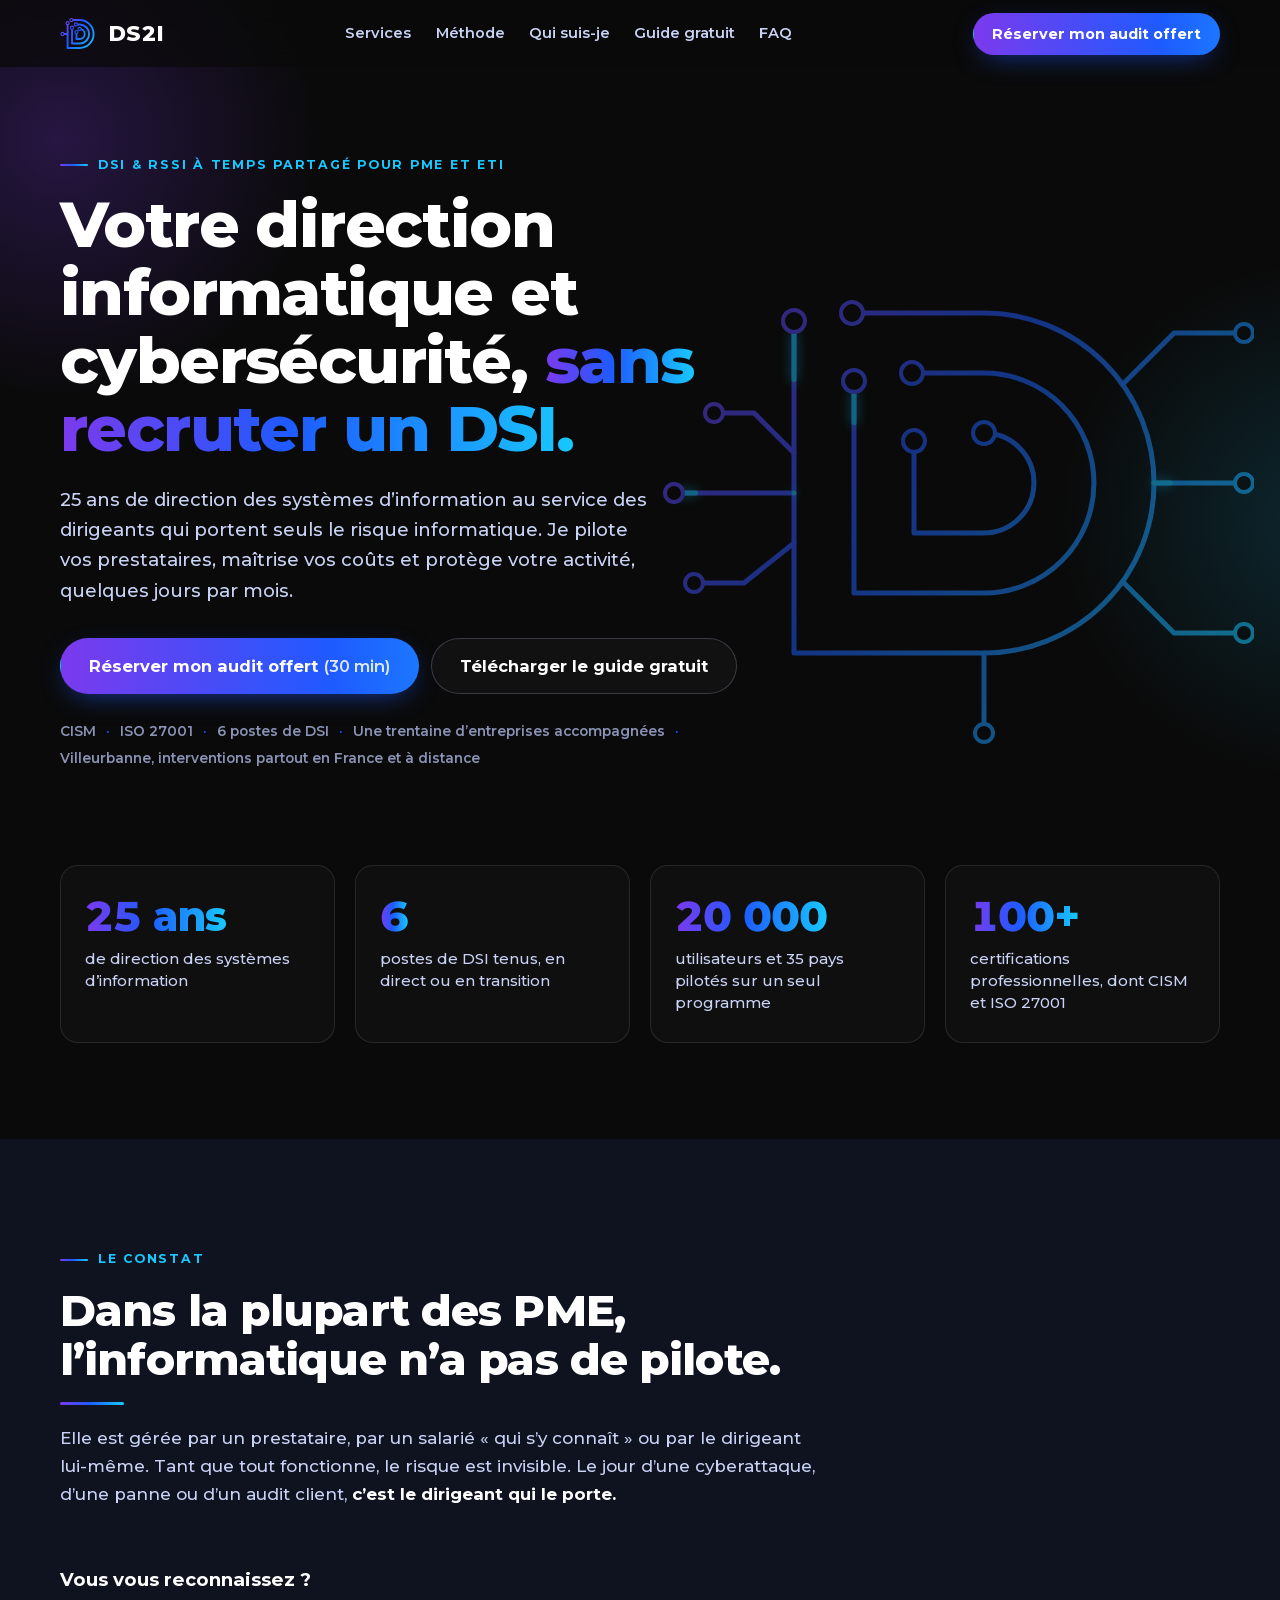
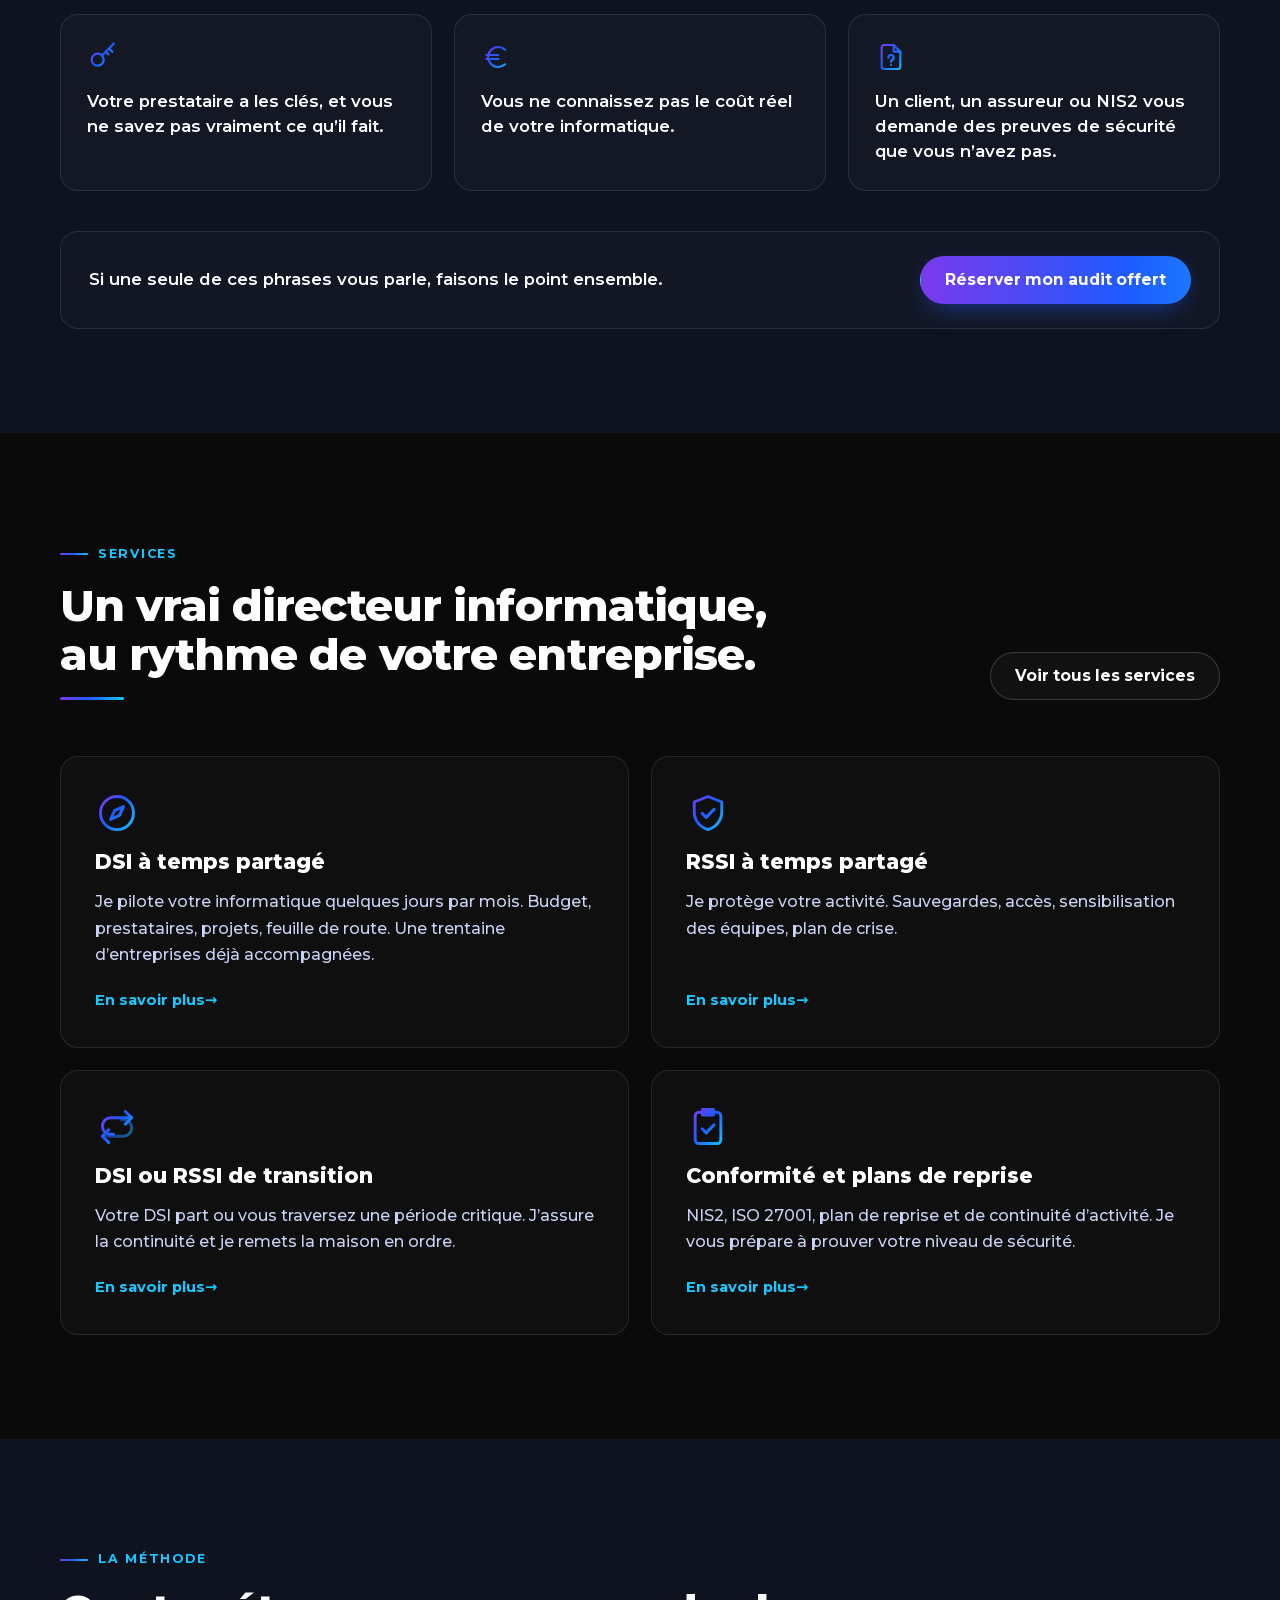
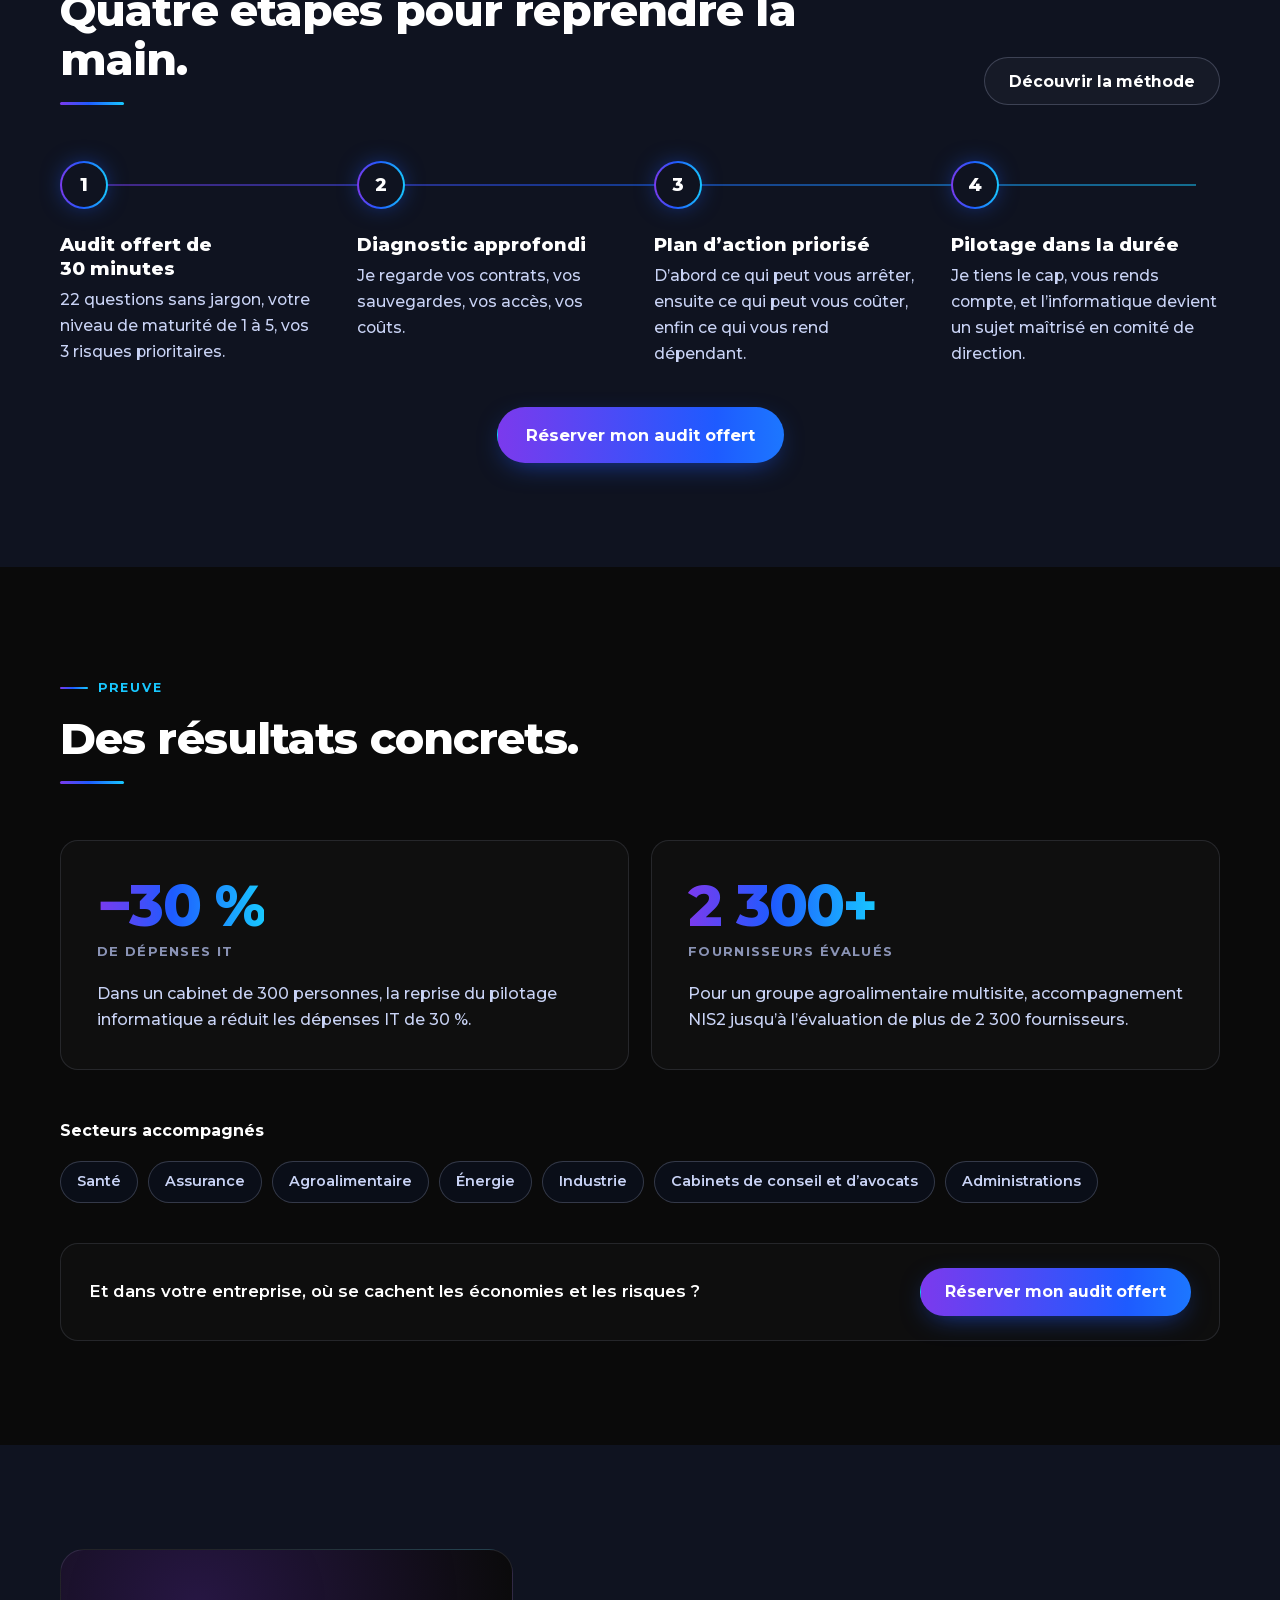
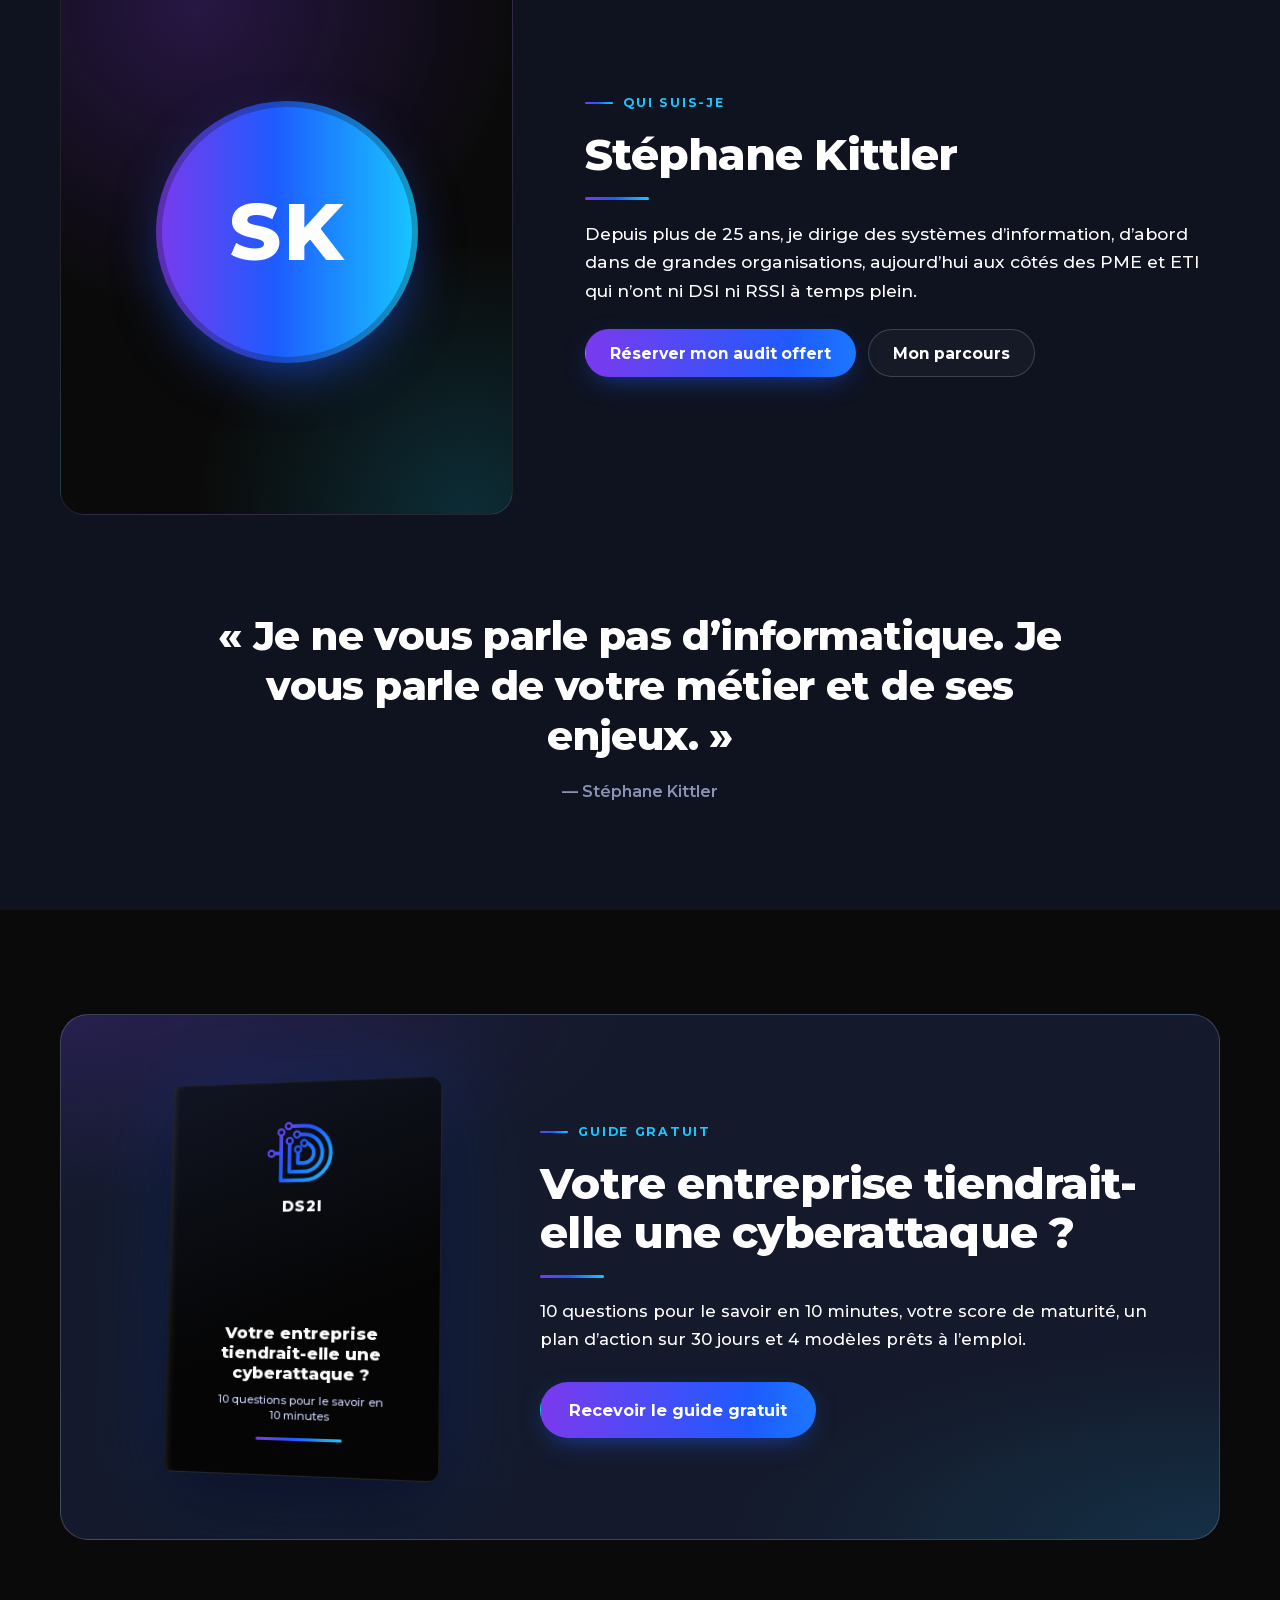
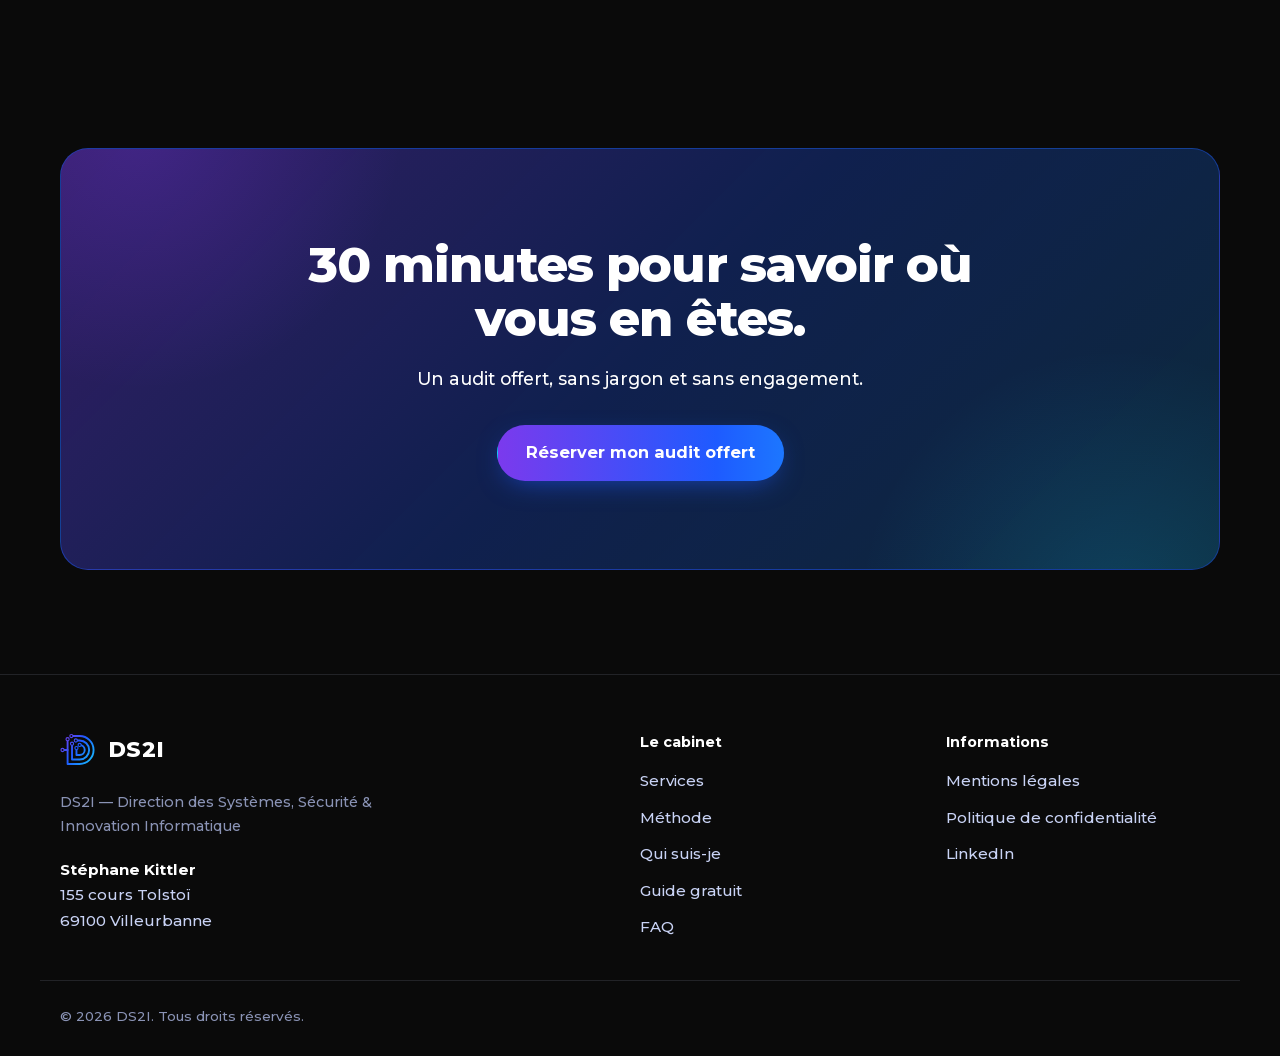
==== commit 65787fd0: "Mise à jour des chiffres - Plus de 100 certifications (au lieu de 70) - Réduction des coûts IT de 30" ====
--- a/index.html
+++ b/index.html
@@ -271,6 +271,7 @@
             <span>CISM</span><span class="dot" aria-hidden="true">·</span>
             <span>ISO&nbsp;27001</span><span class="dot" aria-hidden="true">·</span>
             <span>6&nbsp;postes de DSI</span><span class="dot" aria-hidden="true">·</span>
+            <span>Une trentaine d’entreprises accompagnées</span><span class="dot" aria-hidden="true">·</span>
             <span>Villeurbanne, interventions partout en France et à distance</span>
           </p>
         </div>
@@ -294,7 +295,7 @@
             <p class="stat__label">utilisateurs et 35&nbsp;pays pilotés sur un seul programme</p>
           </li>
           <li class="card stat reveal">
-            <p class="stat__value"><span class="js-count" data-count="70">70</span>+</p>
+            <p class="stat__value"><span class="js-count" data-count="100">100</span>+</p>
             <p class="stat__label">certifications professionnelles, dont CISM et ISO&nbsp;27001</p>
           </li>
         </ul>
@@ -353,7 +354,7 @@
             <a class="card card--hover service service--link" href="/services#dsi-temps-partage">
               <svg class="icon icon--lg" viewBox="0 0 24 24" aria-hidden="true"><circle cx="12" cy="12" r="9"/><path d="m15.5 8.5-2.2 4.8-4.8 2.2 2.2-4.8z"/></svg>
               <h3 class="service__title">DSI à temps partagé</h3>
-              <p>Je pilote votre informatique quelques jours par mois. Budget, prestataires, projets, feuille de route.</p>
+              <p>Je pilote votre informatique quelques jours par mois. Budget, prestataires, projets, feuille de route. Une trentaine d’entreprises déjà accompagnées.</p>
               <span class="link-arrow">En savoir plus</span>
             </a>
           </li>
@@ -436,9 +437,9 @@
         </div>
         <ul class="grid grid--2">
           <li class="card card--hover proof reveal">
-            <p class="proof__figure"><span class="text-gradient">−60&nbsp;%</span></p>
+            <p class="proof__figure"><span class="text-gradient">−30&nbsp;%</span></p>
             <p class="proof__label">de dépenses IT</p>
-            <p>Dans un cabinet de 300&nbsp;personnes, la reprise du pilotage informatique a réduit les dépenses IT de 60&nbsp;%.</p>
+            <p>Dans un cabinet de 300&nbsp;personnes, la reprise du pilotage informatique a réduit les dépenses IT de 30&nbsp;%.</p>
           </li>
           <li class="card card--hover proof reveal">
             <p class="proof__figure"><span class="text-gradient">2&nbsp;300+</span></p>
--- a/css/style.css
+++ b/css/style.css
@@ -292,7 +292,13 @@
     flex-direction: row; align-items: center; gap: 28px;
     opacity: 1; visibility: visible; transform: none; overflow: visible;
   }
-  .main-nav__list { flex-direction: row; gap: 26px; }
+  /* Liens centrés dans l'espace libre entre le logo et le bouton :
+     même écart de chaque côté (l'écart nav ↔ bouton = l'écart logo ↔ nav). */
+  .main-nav { flex: 1; gap: 20px; }
+  .main-nav__list {
+    flex: 1; justify-content: center;
+    flex-direction: row; gap: clamp(18px, 1.9vw, 30px); white-space: nowrap;
+  }
   .main-nav__list a {
     padding: 6px 0; border: 0;
     font-size: .92rem; font-weight: 600; color: var(--c-text);
